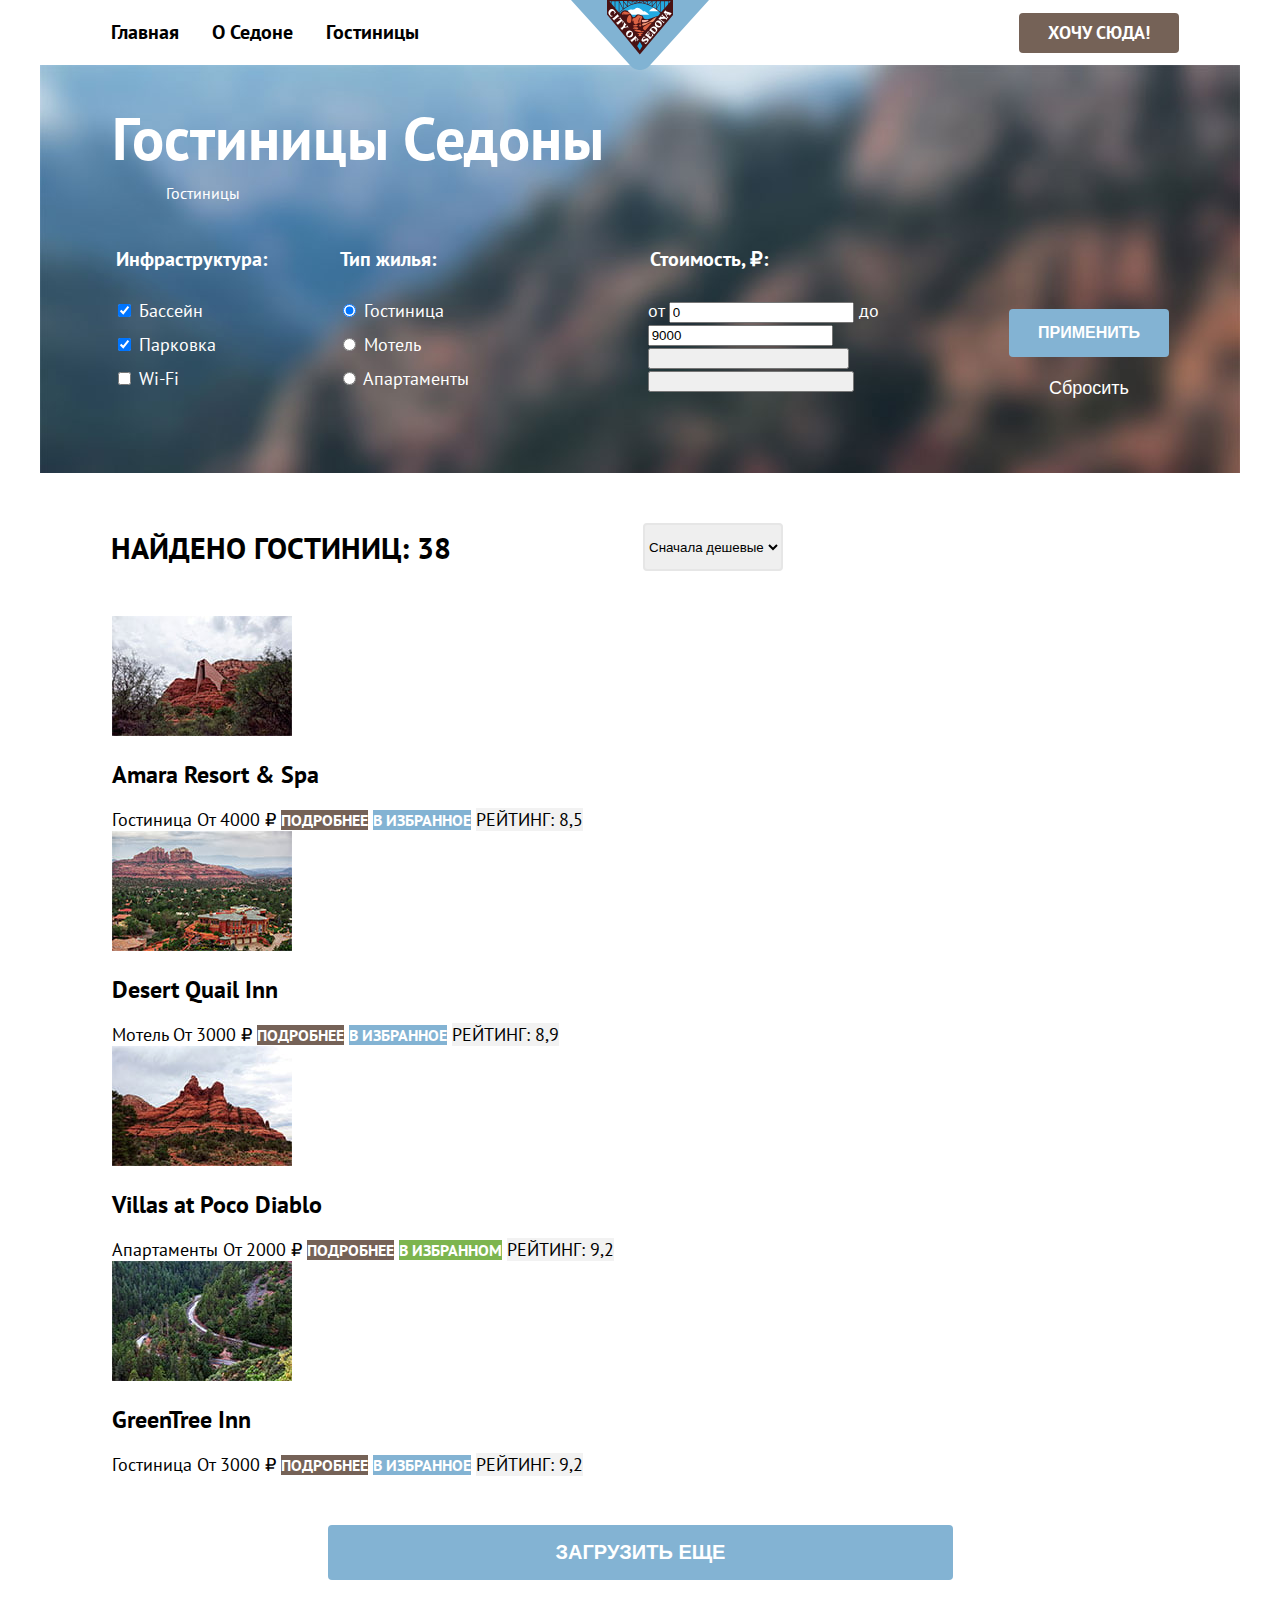
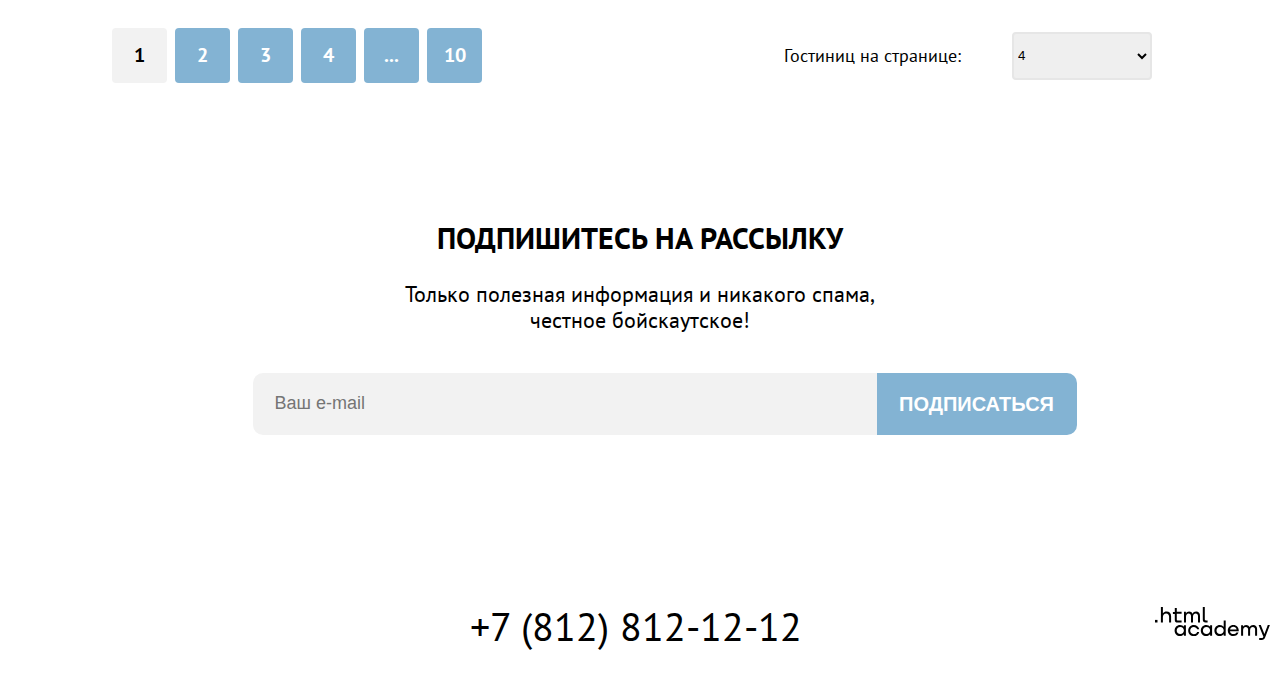
==== catalog.html @ 7a83bac6 "Микросетки на флексах для всех страниц" ====
<!DOCTYPE html>
<html lang="ru">
  <head>
    <meta charset="utf-8">
    <title>HTML Academy: Седона</title>

    <link rel="stylesheet" href="styles/styles.css">

  </head>
  <body>
    <header class="page-header">
      <nav class="navigation">
        <ul class="navigation-list">
          <li class="navigation-item">
            <a class="navigation-link" href="#">Главная</a>
          </li>
          <li class="navigation-item">
            <a class="navigation-link" href="#">О Седоне</a>
          </li>
          <li class="navigation-item">
            <a class="navigation-link navigation-link-current" href="#">Гостиницы</a>
          </li>
        </ul>
        <a class="navigation-logo" href="#">
          <img class="page-header-logo" src="img\mini-logo.svg" width="138" height="70" alt="Логотип сайта Седона">
        </a>
        <ul class="navigation-list navigation-user">
          <li class="navigation-item">
            <a class="navigation-link" href="#">
              <span class="visually-hidden">Поиск</span>
            </a>
          </li>
          <li class="navigation-item">
            <a class="navigation-link" href="#">
              <span class="visually-hidden">Избранное</span>
            </a>
          </li>
          <li class="navigation-item button">
            <a class="navigation-link button" href="#">
              <span class="navigation-link white-link">Хочу сюда!</span>
            </a>
          </li>
        </ul>
      </nav>
    </header>

    <main class="main-inner">
      <div class="inner-bg">
        <div class="page-container">
        <header class="inner-header">
            <h1 class="inner-header-title">Гостиницы Седоны</h1>
            <ul class="breadcrumbs">
                <li class="breadcrumbs-item">
                  <a class="breadcrumbs-link visually-hidden" href="#">Главная</a>
                </li>
                <li class="breadcrumbs-item">
                  <a class="breadcrumbs-link">Гостиницы</a>
                </li>
              </ul>
        </header>

        <section class="catalog-products">
            <form class="catalog-filter" action="https://echo.htmlacademy.ru/" method="get">
                <fieldset class="catalog-filter-group">
                <legend class="catalog-filter-title">Инфраструктура:</legend>
                    <ul class="catalog-filter-list">
                      <li class="catalog-filter-item">
                        <input type="checkbox" name="pool" id="chekbox-1" checked>
                        <label for="chekbox-1">Бассейн</label>
                      </li>
                      <li class="catalog-filter-item">
                        <input type="checkbox" name="parking" id="chekbox-2" checked>
                        <label for="chekbox-2">Парковка</label>
                      </li>
                      <li class="catalog-filter-item">
                        <input type="checkbox" name="wi-fi" id="chekbox-3">
                        <label for="chekbox-2">Wi-Fi</label>
                      </li>
                    </ul>
                </fieldset>

                <fieldset class="catalog-filter-group">
                <legend class="catalog-filter-title">Тип жилья:</legend>
                    <ul class="catalog-filter-list">
                        <li class="catalog-filter-item">
                          <input type="radio" name="hotel" id="radio-1" checked>
                          <label for="radio-1">Гостиница</label>
                        </li>
                        <li class="catalog-filter-item">
                            <input type="radio" name="motel" id="radio-2">
                            <label for="radio-2">Мотель</label>
                        </li>
                        <li class="catalog-filter-item">
                            <input type="radio" name="apartments" id="radio-3">
                            <label for="radio-3">Апартаменты</label>
                        </li>
                    </ul>
                </fieldset>

                <fieldset class="catalog-filter-group">
                  <legend class="catalog-filter-title">Стоимость, ₽:</legend>
                  <label class="catalog-filter-label">от
                    <input class="catalog-filter-input" type="number" name="min-price" value="0">
                  </label>
                  <label class="catalog-filter-label">до
                    <input class="catalog-filter-input" type="number" name="max-price" value="9000">
                  </label>

                  <button class="range-toggle toggle-min" type="button">
                    <span class="visually-hidden">Изменить минимальную цену.</span>
                  </button>
                  <button class="range-toggle toggle-max" type="button">
                    <span class="visually-hidden">Изменить максимальную цену.</span>
                  </button>
                </fieldset>
                <div class="sorting-button">
                  <button class="button-show" type="submit" name="show">Применить</button>
                  <button class="button-delete" type="submit" name="delete">Сбросить</button>
                </div>
            </form>
        </section>
      </div>
      </div>
      <div class="sorting">
        <form class="sorting-block">
            <label class="sorting-sum" for="sorting-1">Найдено гостиниц: 38</label>
            <select class="select-control" id="sorting-1" name="sorting">
                <option value="cheap">Сначала дешевые</option>
                <option value="popular">Сначала популярные</option>
                <option value="expensive">Сначала дорогие</option>
            </select>
        </form>

        <div class="view-type">
        <a href="#" class="view-type-button button-light">
          <span class="visually-hidden">Показать карточки</span>
        </a>
        <a href="#" class="view-type-button button-light">
            <span class="visually-hidden">Слайдшоу</span>
        </a>
        <a href="#" class="view-type-button button">
          <span class="visually-hidden">Показать список</span>
        </a>
        </div>
      </div>
        <ul class="product-list">
          <li class="product-card">
            <a class="product-card-link" href="#">
                <img class="product-card-link" src="img\hotel-1-min.jpg" width="180" height="120" alt="">
                <h3 class="product-card-title">Amara Resort & Spa</h3>
            </a>
            <span class="product-card-type">Гостиница</span>
            <span class="product-card-price">От 4000 ₽</span>
            <a class="product-card-button button more" href="#">подробнее</a>
            <a class="product-card-button button in-favorites" href="#">В избранное</a>
            <span class="rating">Рейтинг: 8,5</span>
          </li>

          <li class="product-card">
            <a class="product-card-link" href="#">
                <img class="product-card-link" src="img\hotel-2-min.jpg" width="180" height="120" alt="">
                <h3 class="product-card-title">Desert Quail Inn</h3>
            </a>
            <span class="product-card-type">Мотель</span>
            <span class="product-card-price">От 3000 ₽</span>
            <a class="product-card-button button more" href="#">подробнее</a>
            <a class="product-card-button button in-favorites" href="#">В избранное</a>
            <span class="rating">Рейтинг: 8,9</span>
          </li>

          <li class="product-card">
            <a class="product-card-link" href="#">
                <img class="product-card-link" src="img\hotel-3-min.jpg" width="180" height="120" alt="">
                <h3 class="product-card-title">Villas at Poco Diablo</h3>
            </a>
            <span class="product-card-type">Апартаменты</span>
            <span class="product-card-price">От 2000 ₽</span>
            <a class="product-card-button button more" href="#">подробнее</a>
            <a class="product-card-button button selected" href="#">В избранном</a>
            <span class="rating">Рейтинг: 9,2</span>
          </li>

          <li class="product-card">
            <a class="product-card-link" href="#">
                <img class="product-card-link" src="img\hotel-4-min.jpg" width="180" height="120" alt="">
                <h3 class="product-card-title">GreenTree Inn</h3>
            </a>
            <span class="product-card-type">Гостиница</span>
            <span class="product-card-price">От 3000 ₽</span>
            <a class="product-card-button button more" href="#">подробнее</a>
            <a class="product-card-button button in-favorites" href="#">В избранное</a>
            <span class="rating">Рейтинг: 9,2</span>
          </li>
        </ul>
        <button class="button pagination-show-more" type="button">Загрузить еще</button>

        <div class="pagination">
        <ul class="pagination-list">
            <li class="pagination-item">
                <a class="pagination-link pagination-current">1</a>
            </li>
            <li class="pagination-item">
                <a class="pagination-link" href="#">2</a>
            </li>
            <li class="pagination-item">
                <a class="pagination-link" href="#">3</a>
            </li>
            <li class="pagination-item">
                <a class="pagination-link" href="#">4</a>
            </li>
            <li class="pagination-item">
                <a class="pagination-link" href="#">...</a>
            </li>
            <li class="pagination-item">
                <a class="pagination-link" href="#">10</a>
            </li>
        </ul>

        <form class="sorting-block">
            <label class="sorting-count" for="sorting-2">Гостиниц на странице:</label>
            <select class="select-control" id="sorting-2" name="sorting-count">
                <option value="4">4</option>
                <option value="7">7</option>
                <option value="10">10</option>
            </select>
        </form>
        </div>
        </div>
    </main>

    <footer class="page-footer">
        <section class="newsletter catalog">
          <h2 class="page-footer-title">Подпишитесь на рассылку</h2>
          <p class="page-footer-description">Только полезная информация и никакого спама,<br>
            честное бойскаутское!</p>
          <form class="newsletter-form" action="https://echo.htmlacademy.ru/" method="post">
            <p class="newsletter-email">
              <label class="visually-hidden" for="newsletter-email">Email</label>
              <input class="field-catalog"  placeholder="Ваш e-mail" type="email" name="newsletter-email" id="newsletter-email" required>
            </p>
            <button class="button newsletter-button" type="submit">
              <span class="newsletter-button">Подписаться</span>
            </button>
          </form>
        </section>
  
        <div class="contacts">
        <div class="footer-social">
          <a class="button" href="https://twitter.com/htmlacademy_ru">
            <span class="visually-hidden">Twitter</span>
          </a>
          <a class="button" href="https://www.facebook.com/htmlacademy">
            <span class="visually-hidden">Facebook</span>
          </a>
          <a class="button" href="https://www.youtube.com/c/HTMLAcademyRUS">
            <span class="visually-hidden">YouTube</span>
          </a>
        </div>
  
        <section class="footer-contacts">
          <h2 class="none">Контакты</h2>
          <a class="footer-contacts-phone" href="tel:+78128121212">+7 (812) 812-12-12</a>
        </section>
  
        <section class="about-text">
          <h2 class="visually-hidden">Сделано в .html academy</h2>
          <a href="https://htmlacademy.ru/">
            <img src="img/html-academy.svg" alt="Сделано в html academy">
          </a>
        </section>
        </div>
    </footer>
  </body>
</html>
---- styles/styles.css ----
@font-face {
    font-family: "PT Sans";
    font-style: normal;
    font-weight: 400;
    src: url("../fonts/ptsans-400.woff2") format("woff2");
    font-display: swap;
}

@font-face {
    font-family: "PT Sans";
    font-style: normal;
    font-weight: 700;
    src: url("../fonts/ptsans-700.woff2") format("woff2");
    font-display: swap;
}

html {
    height: 100%;
}

.visually-hidden {
   visibility: hidden;
}

.none {
    display: none;
}

body {
    display: flex;
    flex-direction: column;
    min-height: 100%;
    font-family: "PT Sans", sans-serif;
    font-size: 18px;
    line-height: 21px;
    color:#000000;
    background-color: #FFFFFF;
    width: 1200px;
    margin-right: auto;
    margin-left: auto;
    margin-top: 0;
}

.navigation {
    display: flex;
    width: 1200px;
    height: 65px;
    margin: 0 auto;
}

.navigation-list {
    display: flex;
    width: 412px;
    list-style-type: none;
    align-items: center;
    padding-left: 71px;
  }

.navigation-link {
    font-size: 20px;
    line-height: 25,88px;
    font-weight: 700;
    text-align: center;
    text-decoration: none;
    color: black;
    margin-right: 33px;
  }

  .navigation-logo {
      position: absolute;
      margin-left: 531px;
  }

  .navigation-user {
    display: flex;
    list-style-type: none;
    align-items: center;
    max-width: 300px;
    margin-left: auto;
    margin-right: 72px;
}

.navigation-user .navigation-link {
    margin-right: 0;
}

.search {
    width: 18px;
    padding-right: 21px;
}

.favorites {
    width: 18px;
    padding-right: 33px;
}

  .main-container {
      flex-grow: 1;
  }

 .white-link {
    color: white;
    font-size: 18px;
    text-transform: uppercase;

    display: flex;
    box-sizing: border-box;
    width: 160px;
    padding-top: 9px;
    padding-bottom: 10px;
    background-color: #756257;
    border-radius: 4px;
    justify-content: center;
    align-items: center;
  }

  .main-index {
    color: #000000;
    background-color: #FFFFFF;
  }

.main-bg {
    background-image: url("../img/index-bg-min.jpg");
    background-repeat: no-repeat;
    width: 1200px;
    height: 485px;
}

.main-index-logo {
    margin-top: 51px;
    margin-left: 371px;
}

.promo {
    margin-top: 63px;
    text-decoration: none;
    text-align: center;
}

.main_title {
    font-size: 30px;
    line-height: 36px;
    font-weight: 700;
    text-transform: uppercase;
}

.main_description{
    font-size: 22px;
    line-height: 36px;
    margin-top: 23px;
    margin-bottom: 79px;
}

.advantages-list {
    text-align: center;
    color: black;
    list-style-type: none;
    margin: 0;
    padding: 0;
}

.block-blue {
    background-color: #83B3D3;
    color: white;
    width: 400px;
    height: 384px;
    flex-wrap: nowrap;
}

.advantages-item {
    display: flex;
    flex-wrap: nowrap;
}

.advantages-title {
    font-size: 24px;
    line-height: 28px;
    text-transform: uppercase;
    padding-top: 98px;
}

.detail-list {
    display: flex;
    flex-direction: row;
    list-style-type: none;
    
    margin: 0;
    padding: 0;
}

.detail-title {
    font-size: 24px;
    line-height: 28px;
    text-transform: uppercase;
}

.detail-item-blue {
    background-color: rgba(131, 179, 211, 0.12);
    width: 400px;
    height: 384px;
}

.detail {
    padding-top: 89px;
}

.detail-item-white {
    background-color: white;
    width: 400px;
    height: 384px;
}

.detail-icon {
    margin-left: auto;
    margin-right: auto;
}

.icon-house {
    background-image: url("../img/house.svg");
    background-repeat: no-repeat;
    width: 75px;
    height: 72px;
    
}

.icon-food {
    background-image: url("../img/food.svg");
    background-repeat: no-repeat;
    width: 74px;
    height: 70px;
}

.icon-souvenirs {
    background-image: url("../img/souvenirs.svg");
    background-repeat: no-repeat;
    width: 64px;
    height: 76px;
}

.adv-2 {
    display: flex;
    flex-direction: row-reverse;
}

.other-adv {
    display: flex;

}

.advantages-item-light {
    background-color: rgba(131, 179, 211, 0.12);
    width: 400px;
    height: 384px;
}

.advantages-item-dark {
    background-color: rgba(131, 179, 211, 0.2);
    width: 400px;
    height: 384px;
}

.appointment {
    margin-top: 91px;
    margin-bottom: 91px;
    text-align: center;

    display: flex;
    flex-direction: column;
    align-items: center;
}

.appointment-title {
    font-size: 30px;
    font-weight: 700;
    line-height: 36px;
    text-transform: uppercase;
}

.appointment-description {
    font-size: 22px;
    line-height: 26px;
    white-space: pre;
    text-align: center;
}

.appointment-search {
    width: 575px;
    height: 60px;
    background-color: #756257;
    border-radius: 10px;
    display: flex;
    justify-content: center;
    align-items: center;
}

.appointment-button {
    font-size: 20px;
    line-height: 36px;
    font-weight: 700;
    color: white;
    text-decoration: none;
    text-transform: uppercase;
}

.footer-bg {
    background-image: url("../img/footer-background-min.jpg");
    background-repeat: no-repeat;
    width: 1200px;
    height: 411px;

    text-align: center;
    color: white;
}

.page-footer-title {
    font-size: 30px;
    line-height: 36px;
    font-weight: 700;
    padding-top: 94px;
    text-transform: uppercase;
}

.page-footer-description {
    font-size: 22px;
    line-height: 26px;
}

.email-form {
    display: flex;
    justify-content: center;
    align-items: center;

}

.field {
    width: 600px;
    height: 60px;
    border: none;
    border-radius: 10px 0px 0px 10px;
}

.newsletter-button {
    width: 200px;
    height: 62px;
    border: none;
    border-radius: 0px 10px 10px 0px;
    background-color: #83B3D3;
    color: white;
    font-weight: 700;
    font-size: 20px;
    line-height: 26px;
    text-transform: uppercase;
}

.field-catalog, placeholder {
    font-size: 18px;
    line-height: 26px;
    padding-left: 22px;
}

.newsletter.catalog {
    width: 1200px;
    height: 450px;
}



.contacts {
    display: flex;
    width: 1200px;
    justify-content: space-between;
    height: 100px;
}

.footer-social {
    width: 107px;
    display: flex;
    align-items: center;
    
    margin-left: 72px;
    justify-content: space-between;
}

.footer-social .button {
    width: 20px;
}

.footer-contacts {
    width: 720px;
    display: flex;
    justify-content: center;
    align-items: center;
}

.footer-contacts-phone {
    font-size: 40px;
    line-height: 40px;
    text-decoration: none;
    color: black;
}

.about-text {
    width: 115px;
    margin-right: 72px;
    display: flex;
    align-items: center;
}

.page-container {
    display: flex;
    flex-direction: column;
    margin: 0 auto;
    width: 1056px;
  }

.inner-bg {
    background-image: url("../img/catalog-background-min.jpg");
    background-repeat: no-repeat;
    width: 1200px;
    height: 408px;
}

.inner-header-title {
    font-size: 60px;
    line-height: 77px;
    font-weight: 700;
    color: white;
    width: 528px;
    margin-top: 35px;
    margin-bottom: 0;
}

.breadcrumbs {
    display: flex;
    list-style-type: none;
    margin-bottom: 0;
    padding: 0;
    margin-top: 5px;
}

.breadcrumbs-link {
    font-size: 16px;
    line-height: 20,7px;
    text-decoration: none;
    color: white;
}

.catalog-products {
    font-size: 18px;
    line-height: 23,29px;
    color: white;
    margin-top: 45px;
}

.catalog-filter {
    width: 1057px;
    display: flex;
    flex-direction: row;
}

.catalog-filter-list {
    list-style-type: none;
    padding: 0;
    margin: 0;
}

.catalog-filter-group:nth-child(1) {
    width: 150px;
    margin-right: 67px;
    border: 0;
    padding: 0;
}

.catalog-filter-group:nth-child(2) {
    width: 144px;
    margin-right: 167px;
    border: 0;
    padding: 0;
}

.catalog-filter-group:nth-child(3) {
    width: 287px;
    border: 0;
    padding: 0;
    margin-right: 81px;
}

.catalog-filter-title {
    font-size: 20px;
    line-height: 25,88px;
    font-weight: 700;
    padding-bottom: 30px;
}

.catalog-filter-item {
    padding-bottom: 13px;
}

.sorting-button {
    display: flex;
    flex-direction: column;
    margin-top: 60px;
}

.button-show {
    font-size: 16px;
    line-height: 20,7px;
    font-weight: 700;
    text-transform: uppercase;
    color: white;

    background-color: #83B3D3;
    width: 160px;
    height: 48px;
    border: none;
    border-radius: 4px;
}

.button-delete {
    width: 160px;
    height: 23px;
    margin-top: 20px;
    background-color: rgba(255, 255, 255, 0);
    border: 0;
    color: white;
    font-size: 18px;
}

.sorting {
    display: flex;
    flex-direction: row;
    align-items: center;
    margin-top: 50px;
    margin-bottom: 45px;
    width: 1056px;
    margin-left: 71px;
}

.sorting-sum {
    font-size: 30px;
    line-height: 38,82px;
    font-weight: 700;
    text-transform: uppercase;
    
    margin-right: 192px;
}

.select-control {
    width: 280px;
    margin-right: 81px;
    height: 48px;
    border: 2px solid #E6E6E6;
    border-radius: 4px;
}

.view-type {
    display: flex;
    width: 160px;
}

.view-type-button {
    width: 48px;
}

.product-list {
    list-style-type: none;
    width: 1054px;
    padding: 0;
    margin-left: 72px;
    margin-top: 0;
}

.product-card {
    line-height: 23,29px;
}

.product-card-link {
    text-decoration: none;
    color: black;
}

.product-card-title {
    font-size: 24px;
    line-height: 31,06px;
    font-weight: 700;
}

.product-card-button {
    font-size: 16px;
    line-height: 20,07px;
    font-weight: 700;
    text-transform: uppercase;
    color: white;
    text-decoration: none;
}

.more {
    background-color: #756257;
}

.in-favorites {
    background-color: #83B3D3;
}

.product-card-button.selected {
    background-color: #7DB54F;
}

.rating {
    background-color: #F2F2F2;
    text-transform: uppercase;
}

.pagination-show-more {
    font-size: 20px;
    line-height: 25,88px;
    font-weight: 700;
    text-transform: uppercase;
    color: white;
    background-color: #83B3D3;
    width: 625px;
    height: 55px;
    margin-left: 288px;
    border: 0;
    border-radius: 4px;
    margin-top: 31px;
    margin-bottom: 30px;
}

.pagination {
    display: flex;
}

.pagination-list {
    list-style-type: none;
    display: flex;
    margin-left: 72px;
    padding: 0;
    width: 370px;
    margin-right: 302px;
}

.pagination-item {
    margin-right: 8px;
}

.pagination-item:nth-child(6) {
    margin-right: 0;
}
  
  .pagination-link {
    color: #FFFFFF;
    background-color: #83B3D3;
    border-radius: 4px;
    text-decoration: none;
    font-size: 20px;
    line-height: 25,88px;
    font-weight: 700;
    display: flex;
    box-sizing: border-box;
    width: 55px;
    height: 55px;
    align-items: center;
    justify-content: center;
  }
  
  .pagination-current {
    color: black;
    background-color: #F2F2F2;
  }

  .sorting-block {
      display: flex;
      align-items: center;
  }

  .select-control {
      width: 140px;
  }

  .sorting-count {
    line-height: 23,29px;
    padding-right: 51px;
  }

  .newsletter.catalog {
    text-align: center;
}

.page-footer-description {
    font-size: 22px;
    line-height: 26px;
}

.footer-contacts-phone {
    font-size: 40px;
    line-height: 40px;
    text-decoration: none;
    color: black
}

.field-catalog {
    width: 600px;
    height: 60px;
    background-color: #F2F2F2;
    border-radius: 10px 0px 0px 10px;
    border: none;
}

.newsletter-form {
    display: flex;
    flex-direction: row;
    justify-content: center;
    align-items: center;
}
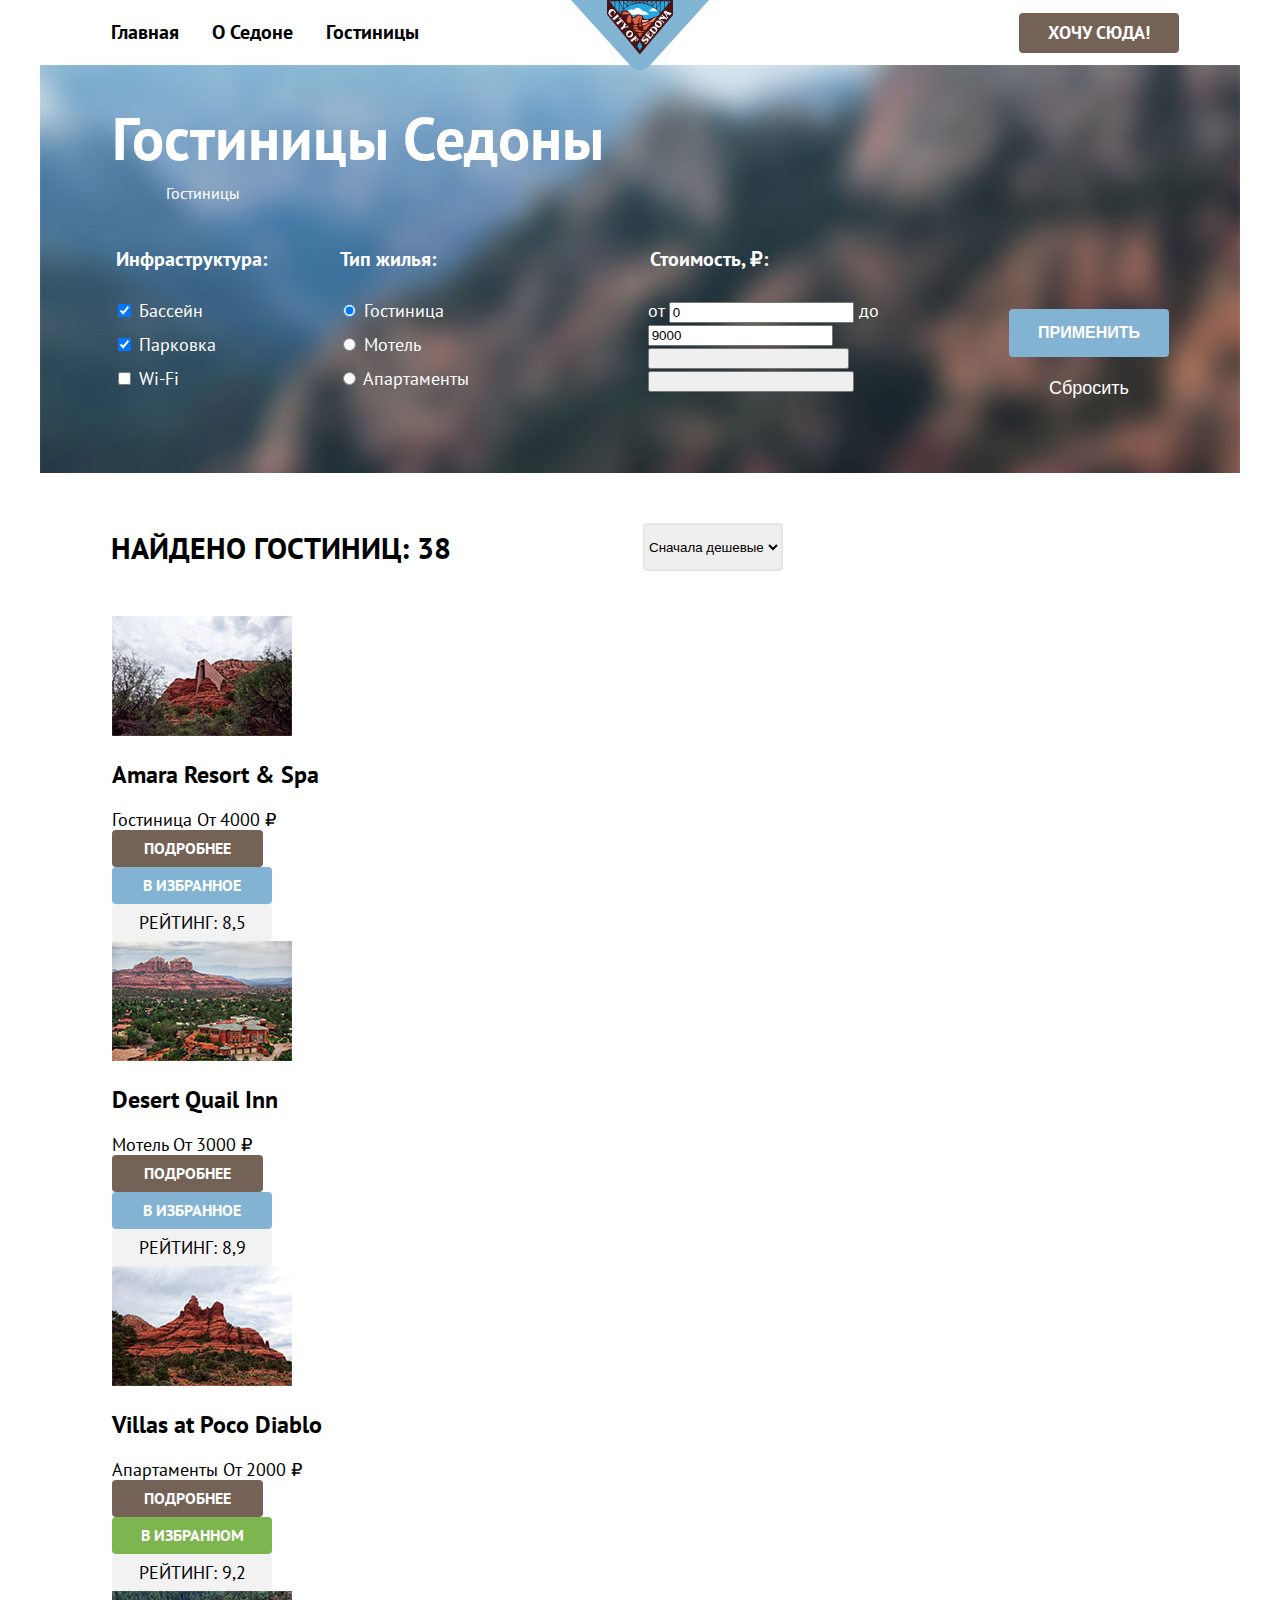
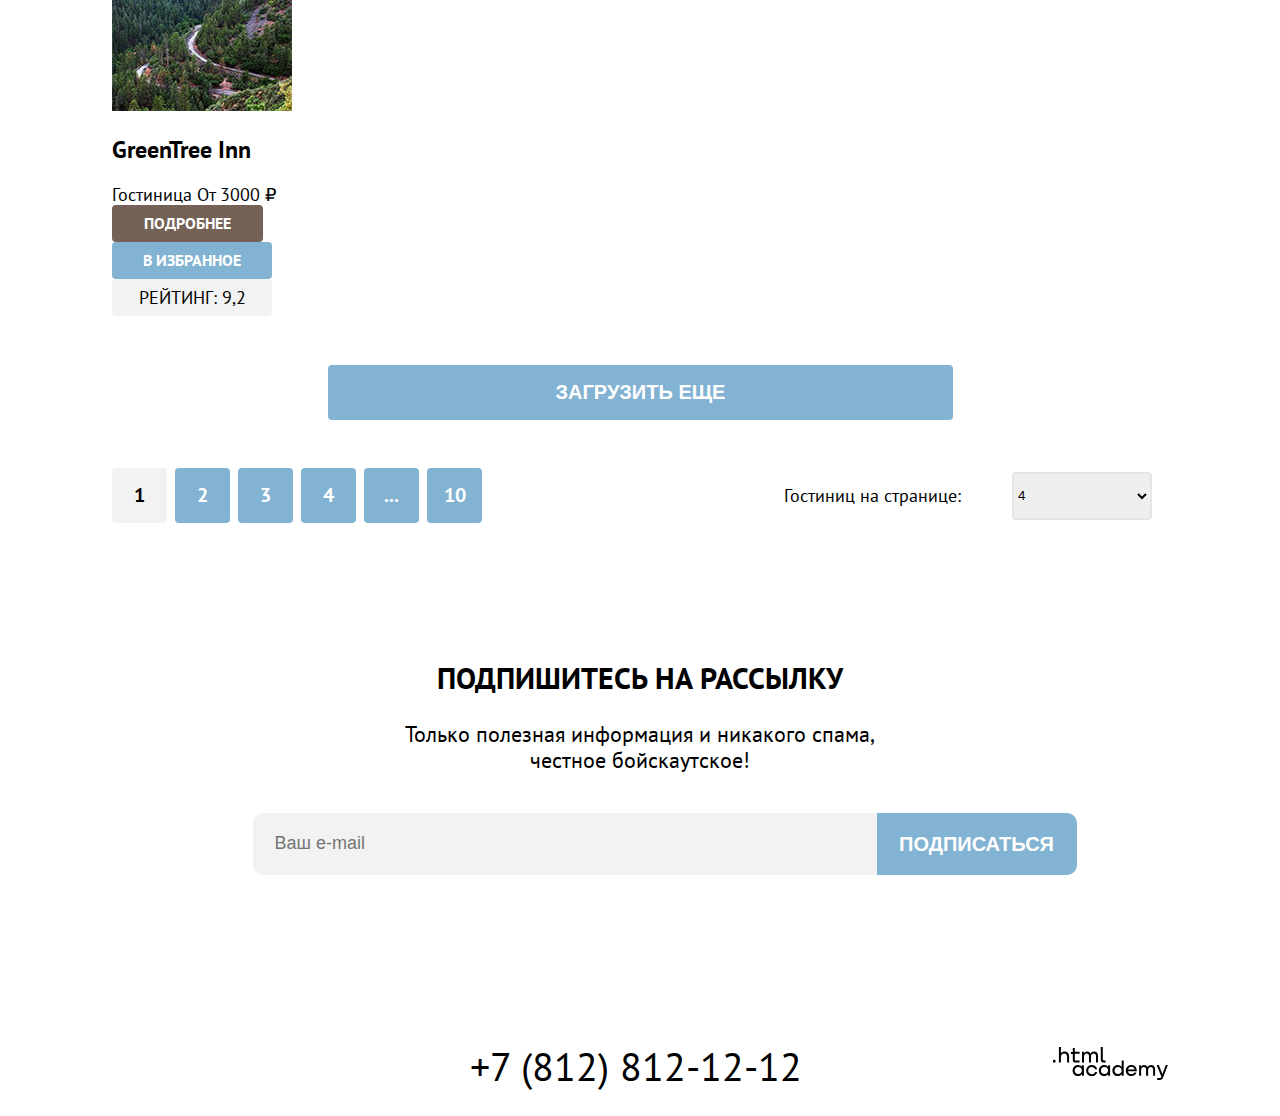
==== commit ab49156a: "Исправлена стилизация кнопок на главной и странице каталога" ====
--- a/catalog.html
+++ b/catalog.html
@@ -176,7 +176,7 @@
             <span class="product-card-type">Апартаменты</span>
             <span class="product-card-price">От 2000 ₽</span>
             <a class="product-card-button button more" href="#">подробнее</a>
-            <a class="product-card-button button selected" href="#">В избранном</a>
+            <a class="product-card-button button in-favorites selected" href="#">В избранном</a>
             <span class="rating">Рейтинг: 9,2</span>
           </li>
 
@@ -263,7 +263,7 @@
         </section>
   
         <section class="about-text">
-          <h2 class="visually-hidden">Сделано в .html academy</h2>
+          <h2 class="none">Сделано в .html academy</h2>
           <a href="https://htmlacademy.ru/">
             <img src="img/html-academy.svg" alt="Сделано в html academy">
           </a>
--- a/styles/styles.css
+++ b/styles/styles.css
@@ -283,23 +283,22 @@
     text-align: center;
 }
 
-.appointment-search {
+.appointment-button {
+    font-size: 20px;
+    line-height: 36px;
+    font-weight: 700;
+    color: white;
+    text-decoration: none;
+    text-transform: uppercase;
+
+    display: flex;
+    box-sizing: border-box;
     width: 575px;
     height: 60px;
     background-color: #756257;
     border-radius: 10px;
-    display: flex;
     justify-content: center;
     align-items: center;
-}
-
-.appointment-button {
-    font-size: 20px;
-    line-height: 36px;
-    font-weight: 700;
-    color: white;
-    text-decoration: none;
-    text-transform: uppercase;
 }
 
 .footer-bg {
@@ -592,23 +591,39 @@
     text-transform: uppercase;
     color: white;
     text-decoration: none;
+    display: flex;
+    box-sizing: border-box;
+    border-radius: 4px;
+    justify-content: center;
+    align-items: center;
 }
 
 .more {
     background-color: #756257;
+    width: 151px;
+    height: 37px;
 }
 
 .in-favorites {
     background-color: #83B3D3;
-}
-
-.product-card-button.selected {
+    width: 160px;
+    height: 37px;
+}
+
+.in-favorites.selected {
     background-color: #7DB54F;
 }
 
 .rating {
     background-color: #F2F2F2;
     text-transform: uppercase;
+    display: flex;
+    box-sizing: border-box;
+    width: 160px;
+    height: 37px;
+    border-radius: 4px;
+    justify-content: center;
+    align-items: center;
 }
 
 .pagination-show-more {
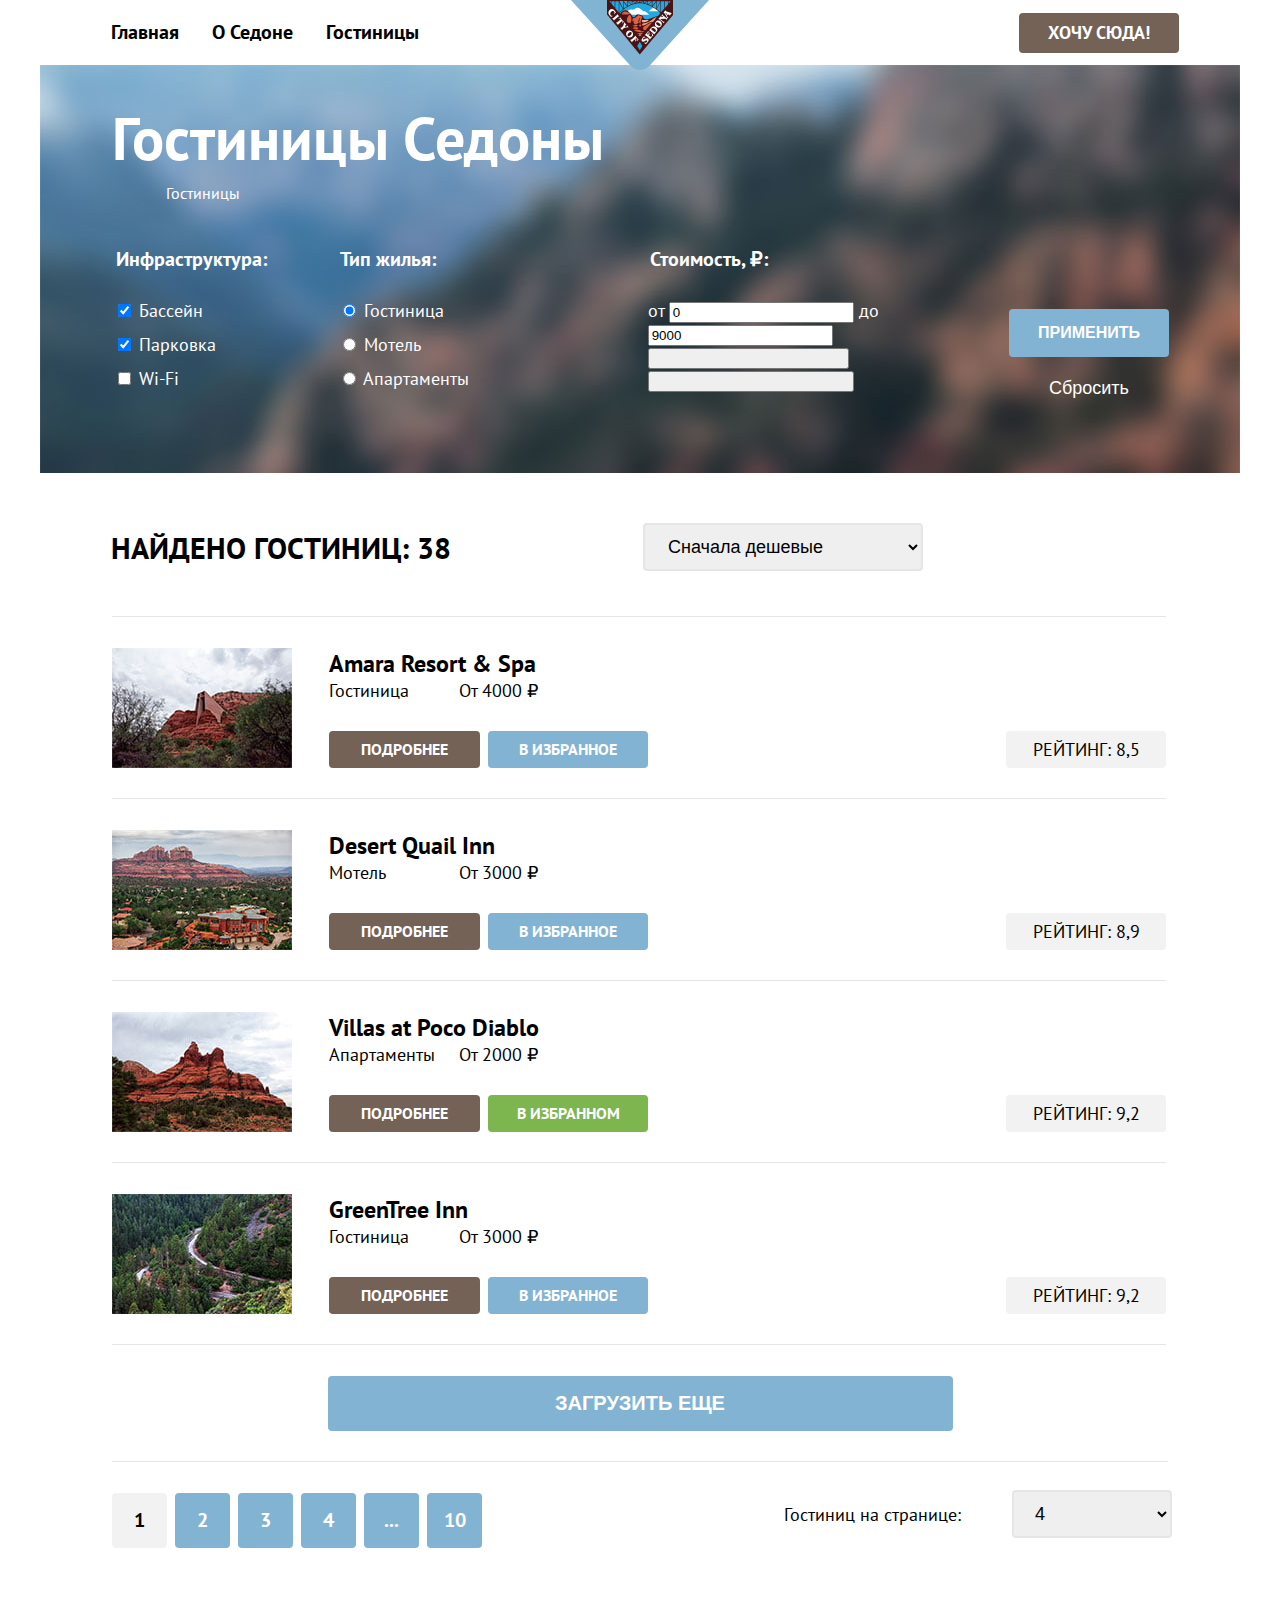
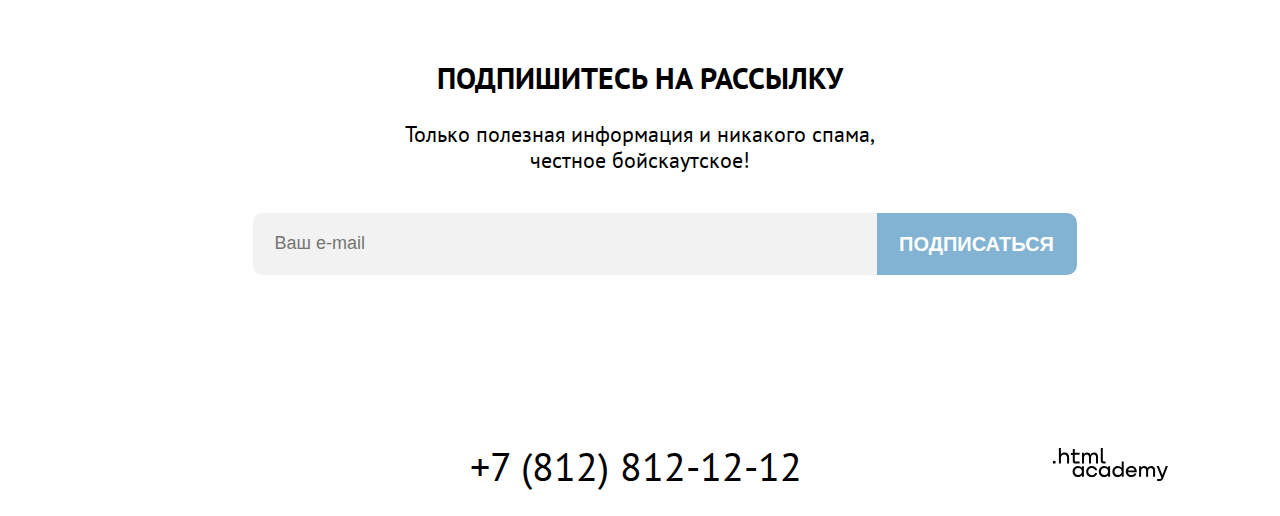
==== commit 0478a824: "Мелкие сетки на гридах для подходящих компонентов" ====
--- a/catalog.html
+++ b/catalog.html
@@ -124,7 +124,7 @@
       <div class="sorting">
         <form class="sorting-block">
             <label class="sorting-sum" for="sorting-1">Найдено гостиниц: 38</label>
-            <select class="select-control" id="sorting-1" name="sorting">
+            <select class="select-control-main" id="sorting-1" name="sorting">
                 <option value="cheap">Сначала дешевые</option>
                 <option value="popular">Сначала популярные</option>
                 <option value="expensive">Сначала дорогие</option>
@@ -145,54 +145,66 @@
       </div>
         <ul class="product-list">
           <li class="product-card">
-            <a class="product-card-link" href="#">
-                <img class="product-card-link" src="img\hotel-1-min.jpg" width="180" height="120" alt="">
-                <h3 class="product-card-title">Amara Resort & Spa</h3>
+            <a class="product-card-link product-card-title" href="#">
+              <h3 class="product-card-title">Amara Resort & Spa</h3>
+            </a>
+            <a class="product-card-link product-card-img" href="#">
+                <img class="product-card-img" src="img\hotel-1-min.jpg" width="180" height="120" alt="">
             </a>
             <span class="product-card-type">Гостиница</span>
             <span class="product-card-price">От 4000 ₽</span>
             <a class="product-card-button button more" href="#">подробнее</a>
             <a class="product-card-button button in-favorites" href="#">В избранное</a>
+            <div class="rating-stars"></div>
             <span class="rating">Рейтинг: 8,5</span>
           </li>
 
           <li class="product-card">
-            <a class="product-card-link" href="#">
-                <img class="product-card-link" src="img\hotel-2-min.jpg" width="180" height="120" alt="">
-                <h3 class="product-card-title">Desert Quail Inn</h3>
+            <a class="product-card-link product-card-title" href="#">
+              <h3 class="product-card-title">Desert Quail Inn</h3>
+            </a>
+            <a class="product-card-link product-card-img" href="#">
+                <img class="product-card-img" src="img\hotel-2-min.jpg" width="180" height="120" alt="">
             </a>
             <span class="product-card-type">Мотель</span>
             <span class="product-card-price">От 3000 ₽</span>
             <a class="product-card-button button more" href="#">подробнее</a>
             <a class="product-card-button button in-favorites" href="#">В избранное</a>
+            <div class="rating-stars"></div>
             <span class="rating">Рейтинг: 8,9</span>
           </li>
 
           <li class="product-card">
-            <a class="product-card-link" href="#">
-                <img class="product-card-link" src="img\hotel-3-min.jpg" width="180" height="120" alt="">
-                <h3 class="product-card-title">Villas at Poco Diablo</h3>
+            <a class="product-card-link product-card-title" href="#">
+              <h3 class="product-card-title">Villas at Poco Diablo</h3>
+            </a>
+            <a class="product-card-link product-card-img" href="#">
+                <img class="product-card-img" src="img\hotel-3-min.jpg" width="180" height="120" alt="">
             </a>
             <span class="product-card-type">Апартаменты</span>
             <span class="product-card-price">От 2000 ₽</span>
             <a class="product-card-button button more" href="#">подробнее</a>
             <a class="product-card-button button in-favorites selected" href="#">В избранном</a>
+            <div class="rating-stars"></div>
             <span class="rating">Рейтинг: 9,2</span>
           </li>
 
           <li class="product-card">
-            <a class="product-card-link" href="#">
-                <img class="product-card-link" src="img\hotel-4-min.jpg" width="180" height="120" alt="">
-                <h3 class="product-card-title">GreenTree Inn</h3>
+            <a class="product-card-link product-card-title" href="#">
+              <h3 class="product-card-title">GreenTree Inn</h3>
+            </a>
+            <a class="product-card-link product-card-img" href="#">
+                <img class="product-card-img" src="img\hotel-4-min.jpg" width="180" height="120" alt="">
             </a>
             <span class="product-card-type">Гостиница</span>
             <span class="product-card-price">От 3000 ₽</span>
             <a class="product-card-button button more" href="#">подробнее</a>
             <a class="product-card-button button in-favorites" href="#">В избранное</a>
+            <div class="rating-stars"></div>
             <span class="rating">Рейтинг: 9,2</span>
           </li>
         </ul>
-        <button class="button pagination-show-more" type="button">Загрузить еще</button>
+        <div class="show-more"><button class="button pagination-show-more" type="button">Загрузить еще</button></div>
 
         <div class="pagination">
         <ul class="pagination-list">
@@ -234,6 +246,7 @@
           <p class="page-footer-description">Только полезная информация и никакого спама,<br>
             честное бойскаутское!</p>
           <form class="newsletter-form" action="https://echo.htmlacademy.ru/" method="post">
+            <div class="email-form">
             <p class="newsletter-email">
               <label class="visually-hidden" for="newsletter-email">Email</label>
               <input class="field-catalog"  placeholder="Ваш e-mail" type="email" name="newsletter-email" id="newsletter-email" required>
@@ -241,6 +254,7 @@
             <button class="button newsletter-button" type="submit">
               <span class="newsletter-button">Подписаться</span>
             </button>
+            </div>
           </form>
         </section>
   
--- a/styles/styles.css
+++ b/styles/styles.css
@@ -261,7 +261,7 @@
 
 .appointment {
     margin-top: 91px;
-    margin-bottom: 91px;
+    margin-bottom: 0;
     text-align: center;
 
     display: flex;
@@ -274,6 +274,9 @@
     font-weight: 700;
     line-height: 36px;
     text-transform: uppercase;
+    height: 50px;
+    margin-top: 0;
+    margin-bottom: 15px;
 }
 
 .appointment-description {
@@ -281,6 +284,8 @@
     line-height: 26px;
     white-space: pre;
     text-align: center;
+    margin-top: 0;
+    margin-bottom: 37px;
 }
 
 .appointment-button {
@@ -299,6 +304,8 @@
     border-radius: 10px;
     justify-content: center;
     align-items: center;
+    margin-top: 0;
+    margin-bottom: 91px;
 }
 
 .footer-bg {
@@ -317,6 +324,7 @@
     font-weight: 700;
     padding-top: 94px;
     text-transform: uppercase;
+    margin-top: 0;
 }
 
 .page-footer-description {
@@ -328,7 +336,6 @@
     display: flex;
     justify-content: center;
     align-items: center;
-
 }
 
 .field {
@@ -336,6 +343,9 @@
     height: 60px;
     border: none;
     border-radius: 10px 0px 0px 10px;
+    padding-left: 22px;
+
+    font-size: 18px;
 }
 
 .newsletter-button {
@@ -544,12 +554,15 @@
     margin-right: 192px;
 }
 
-.select-control {
+.select-control-main {
     width: 280px;
     margin-right: 81px;
     height: 48px;
     border: 2px solid #E6E6E6;
     border-radius: 4px;
+    font-size: 18px;
+    line-height: 23,29px;
+    padding-left: 19px;
 }
 
 .view-type {
@@ -567,13 +580,55 @@
     padding: 0;
     margin-left: 72px;
     margin-top: 0;
+    margin-bottom: 0;
+    display: flex;
+    flex-direction: column;
 }
 
 .product-card {
     line-height: 23,29px;
+    display: grid;
+    grid-template-columns: 180px 151px auto 160px;
+    grid-template-rows: 31px auto 37px;
+    max-height: 120px;
+    padding-bottom: 30px;
+    padding-top: 31px;
+    row-gap: 1px;
+    column-gap: 8px;
+
+    border-top: 1px solid #E6E6E6;
+}
+
+.product-card:last-child {
+    border-bottom: 1px solid #E6E6E6;
+}
+
+.product-card-img {
+   grid-column: 1 / 2;
+   grid-row: 1 / -1;
+   display: block;
+}
+
+.product-card-type {
+    grid-column: 2 / 3;
+    grid-row: 2 / 3;
+    margin-left: 29px;
+}
+
+.rating-stars {
+   grid-column: 4 / 5;
+   grid-row: 1;
+}
+
+.product-card-price {
+   grid-column: 3 / 4;
+   grid-row: 2 / 3;
 }
 
 .product-card-link {
+    font-size: 24px;
+    line-height: 31px;
+    font-weight: 700;
     text-decoration: none;
     color: black;
 }
@@ -582,6 +637,14 @@
     font-size: 24px;
     line-height: 31,06px;
     font-weight: 700;
+    grid-column: 2 / 4;
+    grid-row: 1;
+    margin: 0;
+    margin-left: 29px;
+}
+
+a.product-card-title {
+    margin: 0;
 }
 
 .product-card-button {
@@ -596,18 +659,24 @@
     border-radius: 4px;
     justify-content: center;
     align-items: center;
+    margin-left: 29px;
 }
 
 .more {
     background-color: #756257;
     width: 151px;
     height: 37px;
-}
+    grid-column: 2 / 3;
+    grid-row: 3 / 4;
+}
+
 
 .in-favorites {
     background-color: #83B3D3;
     width: 160px;
     height: 37px;
+    grid-column: 3 / 4;
+    grid-row: 3 / 4;
 }
 
 .in-favorites.selected {
@@ -624,6 +693,8 @@
     border-radius: 4px;
     justify-content: center;
     align-items: center;
+    grid-column: 4 / 5;
+    grid-row: 3;
 }
 
 .pagination-show-more {
@@ -635,11 +706,18 @@
     background-color: #83B3D3;
     width: 625px;
     height: 55px;
-    margin-left: 288px;
     border: 0;
     border-radius: 4px;
-    margin-top: 31px;
-    margin-bottom: 30px;
+}
+
+.show-more {
+    display: flex;
+    width: 1056px;
+    min-height: 116px;
+    margin-left: 72px;
+    justify-content: center;
+    align-items: center;
+    border-bottom: 1px solid #E6E6E6;
 }
 
 .pagination {
@@ -653,6 +731,7 @@
     padding: 0;
     width: 370px;
     margin-right: 302px;
+    margin-top: 31px;
 }
 
 .pagination-item {
@@ -690,12 +769,17 @@
   }
 
   .select-control {
-      width: 140px;
+      width: 160px;
+      height: 48px;
+      font-size: 18px;
+      padding-left: 17px;
+      border: 2px solid #E6E6E6;
+      border-radius: 4px;
   }
 
   .sorting-count {
     line-height: 23,29px;
-    padding-right: 51px;
+    margin-right: 51px;
   }
 
   .newsletter.catalog {
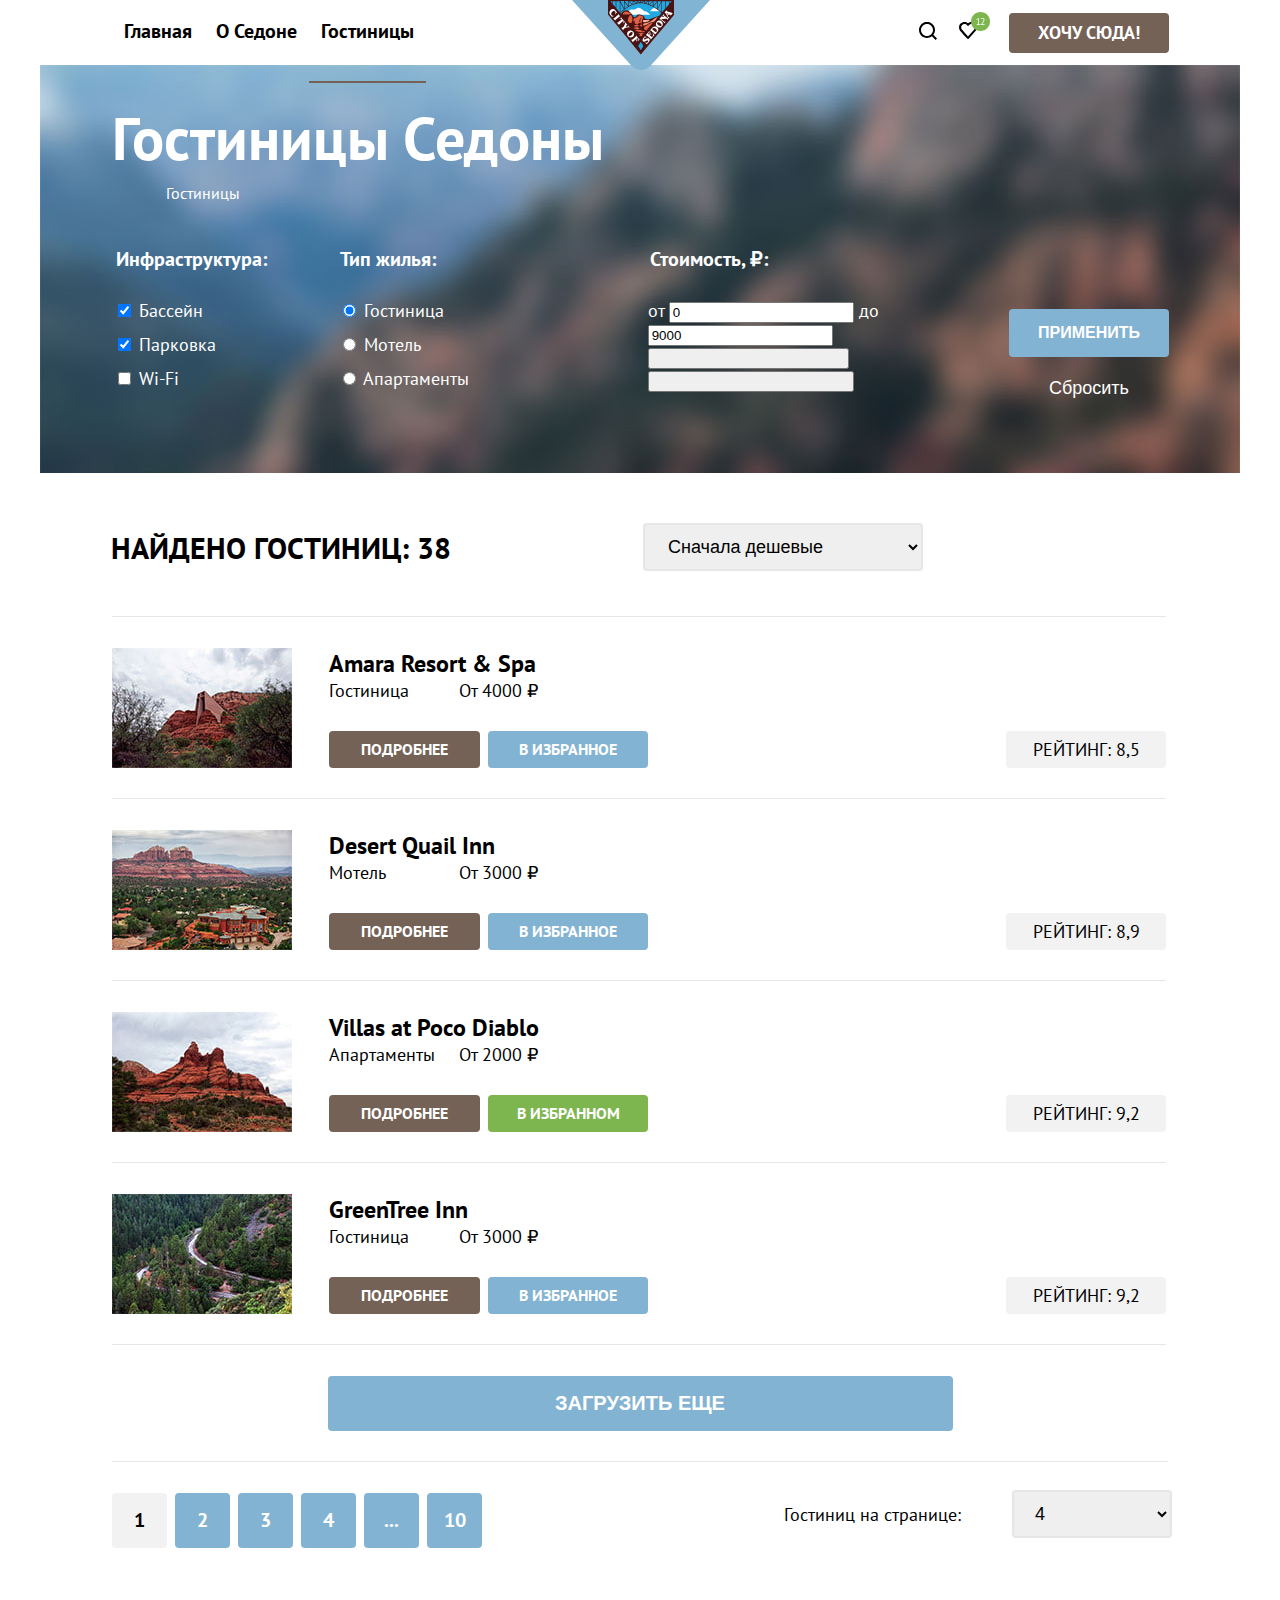
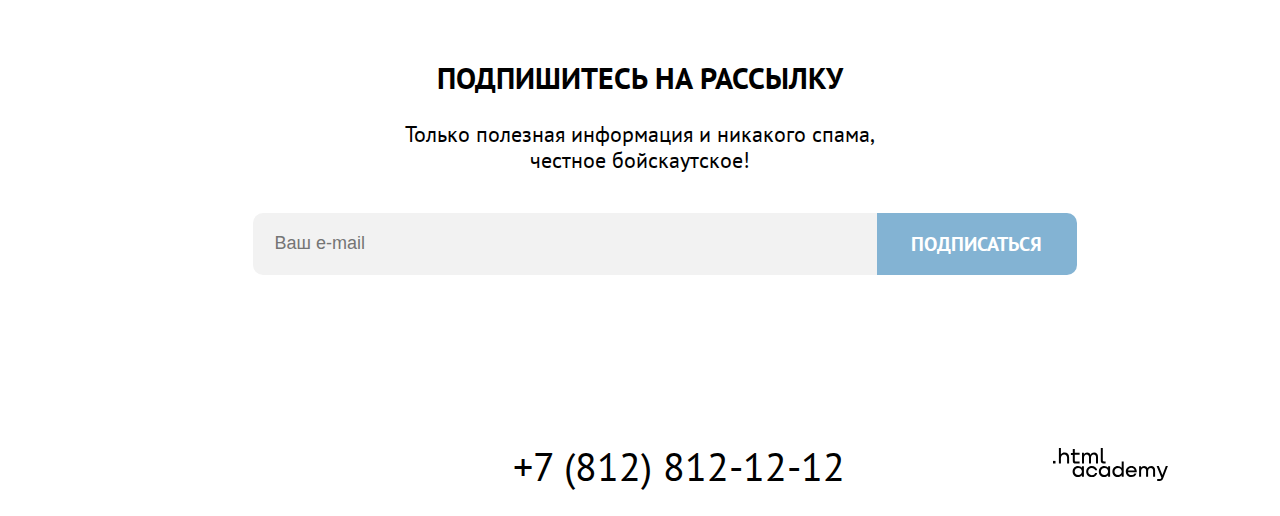
==== commit 2fc31e55: "Исправлены элементы главной страницы" ====
--- a/catalog.html
+++ b/catalog.html
@@ -18,21 +18,36 @@
             <a class="navigation-link" href="#">О Седоне</a>
           </li>
           <li class="navigation-item">
-            <a class="navigation-link navigation-link-current" href="#">Гостиницы</a>
+            <a class="navigation-link current" href="#">Гостиницы</a>
           </li>
         </ul>
         <a class="navigation-logo" href="#">
           <img class="page-header-logo" src="img\mini-logo.svg" width="138" height="70" alt="Логотип сайта Седона">
         </a>
-        <ul class="navigation-list navigation-user">
-          <li class="navigation-item">
-            <a class="navigation-link" href="#">
-              <span class="visually-hidden">Поиск</span>
-            </a>
-          </li>
-          <li class="navigation-item">
-            <a class="navigation-link" href="#">
-              <span class="visually-hidden">Избранное</span>
+        <ul class="navigation-user">
+          <li class="navigation-item">
+            <a class="navigation-button search" title="Поиск" href="#">
+              <svg class="navigation-icon" aria-hidden="true" focusable="false" width="18" height="18" viewBox="0 0 18 18" fill="none" xmlns="http://www.w3.org/2000/svg">
+                <g clip-path="url(#clip0_3:16)">
+                <path d="M18 16.5L14.3 12.8C15.3 11.5 16 9.8 16 7.9C16 3.5 12.4 -0.1 8 -0.1C3.6 -0.1 0 3.6 0 8C0 12.4 3.6 16 8 16C9.8 16 11.5 15.4 12.9 14.3L16.6 18L18 16.5ZM8 14C4.7 14 2 11.3 2 8C2 4.7 4.7 2 8 2C11.3 2 14 4.7 14 8C14 11.3 11.3 14 8 14Z"/>
+                </g>
+                <defs>
+                <clipPath id="clip0_3:16">
+                <rect width="18" height="18" fill="white"/>
+                </clipPath>
+                </defs>
+              </svg>
+            </a>
+          </li>
+          <li class="navigation-item">
+            <a class="navigation-button favorites" title="Избранное" href="#">
+              <svg class="navigation-icon" aria-hidden="true" focusable="false" width="18" height="17" viewBox="0 0 18 17" fill="none" xmlns="http://www.w3.org/2000/svg">
+                <path fill-rule="evenodd" clip-rule="evenodd" d="M8.9 17C8.6 17 8.3 16.9 8.1 16.6C2.7 10.5 1.4 9.1 1.1 8.7C0.4 7.8 0 6.6 0 5.4C0 2.4 2.4 0 5.5 0C6.8 0 8 0.5 9 1.3C10 0.5 11.3 0 12.5 0C15.5 0 18 2.4 18 5.4C18 6.7 17.5 7.9 16.7 8.8L9.7 16.7C9.5 16.9 9.3 17 8.9 17ZM2.9 7.5C3.2 7.9 6.4 11.5 9 14.4L15.2 7.4C15.7 6.9 15.9 6.2 15.9 5.4C15.9 3.6 14.4 2.1 12.6 2.1C11.6 2.1 10.6 2.6 9.9 3.4C9.6 3.7 9.3 3.8 9 3.8C8.7 3.8 8.4 3.6 8.2 3.4C7.5 2.6 6.5 2.1 5.5 2.1C3.7 2.1 2.2 3.6 2.2 5.4C2.1 6.3 2.5 7 2.9 7.5C2.8 7.5 2.8 7.5 2.9 7.5Z"/>
+              </svg>
+              <svg class="navigation-icon eclipse" aria-hidden="true" focusable="false" width="19" height="19" viewBox="0 0 19 19" fill="none" xmlns="http://www.w3.org/2000/svg">
+                <path d="M19 9.5C19 14.7467 14.7467 19 9.5 19C4.25329 19 0 14.7467 0 9.5C0 4.25329 4.25329 0 9.5 0C14.7467 0 19 4.25329 19 9.5Z"/>
+                <path d="M5.63078 12.26H7.03078V7.42L7.13078 6.83L6.73078 7.3L5.63078 8.09L5.25078 7.58L7.45078 5.88H7.81078V12.26H9.18078V13H5.63078V12.26ZM13.46 7.59C13.46 7.94333 13.3933 8.30667 13.26 8.68C13.1333 9.04667 12.9633 9.41667 12.75 9.79C12.5433 10.1633 12.31 10.53 12.05 10.89C11.79 11.2433 11.53 11.58 11.27 11.9L10.78 12.33V12.37L11.42 12.26H13.6V13H9.62V12.71C9.76667 12.5567 9.94333 12.3667 10.15 12.14C10.3567 11.9133 10.57 11.6633 10.79 11.39C11.0167 11.11 11.2367 10.8167 11.45 10.51C11.67 10.1967 11.8667 9.88 12.04 9.56C12.22 9.24 12.3633 8.92333 12.47 8.61C12.5767 8.29667 12.63 8 12.63 7.72C12.63 7.39333 12.5367 7.12333 12.35 6.91C12.1633 6.69 11.88 6.58 11.5 6.58C11.2467 6.58 11 6.63333 10.76 6.74C10.52 6.84 10.3133 6.95667 10.14 7.09L9.81 6.52C10.0433 6.32 10.32 6.16333 10.64 6.05C10.96 5.93667 11.3033 5.88 11.67 5.88C11.9567 5.88 12.21 5.92333 12.43 6.01C12.65 6.09 12.8367 6.20667 12.99 6.36C13.1433 6.51333 13.26 6.69667 13.34 6.91C13.42 7.11667 13.46 7.34333 13.46 7.59Z" fill="white"/>
+              </svg> 
             </a>
           </li>
           <li class="navigation-item button">
--- a/styles/styles.css
+++ b/styles/styles.css
@@ -43,65 +43,134 @@
 
 .navigation {
     display: flex;
-    width: 1200px;
+    width: 1057px;
     height: 65px;
     margin: 0 auto;
 }
 
 .navigation-list {
     display: flex;
-    width: 412px;
+    justify-content: space-between;
+    align-items: center;
     list-style-type: none;
-    align-items: center;
-    padding-left: 71px;
+    margin: 0;
+    padding: 0;
   }
 
 .navigation-link {
+    position: relative;
+    display: block;
+    padding: 6px 12px;
     font-size: 20px;
     line-height: 25,88px;
     font-weight: 700;
     text-align: center;
     text-decoration: none;
     color: black;
-    margin-right: 33px;
-  }
+    position: relative;
+    margin-top: 19px;
+    margin-bottom: 21px;
+  }
+
+  .navigation-list .navigation-link:hover {
+    color: #756257;
+  }
+
+  .navigation-list .navigation-link:focus {
+    color: #756257;
+    box-shadow: inset 0 0 0 3px #83B3D3;
+    border-radius: 10px;
+    outline: none;
+  }
+
+  .navigation-list .navigation-link:active {
+    color: #756257;
+    opacity: 0.3;
+    box-shadow: none;
+}
+
+  .navigation-link.current::after {
+    content: "";
+    position: absolute;
+    display: block;
+    top: 67px;
+    left: 0;
+    right: 0;
+    bottom: 0;
+    margin: auto;
+    width: 70;
+    border-bottom: 2px solid #756257;
+  }
+
 
   .navigation-logo {
       position: absolute;
-      margin-left: 531px;
+      margin-left: 460px;
   }
 
   .navigation-user {
     display: flex;
+    margin-left: auto;
     list-style-type: none;
-    align-items: center;
     max-width: 300px;
-    margin-left: auto;
-    margin-right: 72px;
-}
-
-.navigation-user .navigation-link {
-    margin-right: 0;
+    align-items: center;
+}
+
+
+.navigation-user .navigation-item:not(.navigation-item.button) {
+    margin: 1px;
 }
 
 .search {
     width: 18px;
-    padding-right: 21px;
+    height: 18px;
+}
+
+.navigation-icon {
+    fill: black;
+    padding: 10px;
+}
+
+.navigation-button:hover .navigation-icon:not(.eclipse) {
+    fill: #756257;
+}
+
+.navigation-button:focus .navigation-icon:not(.eclipse) {
+    fill: #756257;
+    box-shadow: inset 0 0 0 3px #83B3D3;
+    border-radius: 10px;
+    outline: none;
+}
+
+.navigation-button:active .navigation-icon:not(.eclipse){
+    fill: #756257;
+    opacity: 0.3;
+    box-shadow: none;
 }
 
 .favorites {
-    width: 18px;
-    padding-right: 33px;
-}
-
-  .main-container {
-      flex-grow: 1;
-  }
-
- .white-link {
+    position: relative;
+    display: block;
+}
+
+.eclipse {
+    position: absolute;
+    top: -10px;
+    right: -13px;
+    fill: #7DB54F;
+}
+
+.navigation-link.button {
+    margin: 0;
+    margin-left: 21px;
+    padding: 0;
+}
+
+.white-link {
     color: white;
     font-size: 18px;
     text-transform: uppercase;
+    margin: 0;
 
     display: flex;
     box-sizing: border-box;
@@ -114,6 +183,28 @@
     align-items: center;
   }
 
+  .navigation-link.button:hover .white-link{
+    background: #615048;
+    color: white;
+  }
+
+  .navigation-link.button:focus .white-link{
+    background: #615048;
+    box-shadow: 0 0 0 3px #83B3D3;
+    border-radius: 4px;
+    outline: none;
+  }
+
+  .navigation-link.button:active .white-link{
+    background: #615048;
+    color: rgba(255, 255, 255, 0.3);
+    box-shadow: none;
+  }
+
+  .main-container {
+      flex-grow: 1;
+  }
+
   .main-index {
     color: #000000;
     background-color: #FFFFFF;
@@ -133,6 +224,7 @@
 
 .promo {
     margin-top: 63px;
+    margin-bottom: 79px;
     text-decoration: none;
     text-align: center;
 }
@@ -142,13 +234,16 @@
     line-height: 36px;
     font-weight: 700;
     text-transform: uppercase;
+    margin-bottom: 23px;
 }
 
 .main_description{
     font-size: 22px;
     line-height: 36px;
-    margin-top: 23px;
-    margin-bottom: 79px;
+}
+
+.advantages {
+    text-align: center;
 }
 
 .advantages-list {
@@ -157,6 +252,8 @@
     list-style-type: none;
     margin: 0;
     padding: 0;
+    display: flex;
+    flex-wrap: wrap;
 }
 
 .block-blue {
@@ -167,23 +264,10 @@
     flex-wrap: nowrap;
 }
 
-.advantages-item {
-    display: flex;
-    flex-wrap: nowrap;
-}
-
-.advantages-title {
-    font-size: 24px;
-    line-height: 28px;
-    text-transform: uppercase;
-    padding-top: 98px;
-}
-
 .detail-list {
     display: flex;
     flex-direction: row;
     list-style-type: none;
-    
     margin: 0;
     padding: 0;
 }
@@ -201,7 +285,11 @@
 }
 
 .detail {
-    padding-top: 89px;
+    margin-top: 89px;
+    margin-left: auto;
+    margin-right: auto;
+    width: 250px;
+    text-align: center;
 }
 
 .detail-item-white {
@@ -240,11 +328,33 @@
 .adv-2 {
     display: flex;
     flex-direction: row-reverse;
-}
+    margin: 0;
+    padding: 0;
+}
+
 
 .other-adv {
     display: flex;
-
+    list-style-type: none;
+    padding: 0;
+}
+
+.advantages-item {
+    display: flex;
+    flex-wrap: nowrap;
+}
+
+.advantages-title {
+    font-size: 24px;
+    line-height: 28px;
+    text-transform: uppercase;
+    padding:0;
+    margin-top: 98px;
+    margin-bottom: 25px;
+}
+
+.advantages-description {
+    margin-top: 26px;
 }
 
 .advantages-item-light {
@@ -308,6 +418,23 @@
     margin-bottom: 91px;
 }
 
+.appointment-button:hover {
+    background-color: #615048;
+}
+
+.appointment-button:focus {
+    background-color: #615048;
+    border: 3px solid #83B3D3;
+    border-radius: 10px;
+    outline: none;
+}
+
+.appointment-button:active {
+    background-color: #615048;
+    color: rgba(255, 255, 255, 0.3);
+    border: none;
+}
+
 .footer-bg {
     background-image: url("../img/footer-background-min.jpg");
     background-repeat: no-repeat;
@@ -339,29 +466,59 @@
 }
 
 .field {
+    font-family: "PT Sans", sans-serif;
+    line-height: 26px;
+    font-size: 18px;
     width: 600px;
     height: 60px;
     border: none;
     border-radius: 10px 0px 0px 10px;
     padding-left: 22px;
-
-    font-size: 18px;
-}
-
-.newsletter-button {
+}
+
+input[type="email"]:hover {
+    background-color: #E6E6E6;
+}
+
+input[type="email"]:focus {
+    background-color: #E6E6E6;
+    box-shadow: 0 0 0 3px #83B3D3;
+    border-radius: 10px 0px 0px 10px;
+    outline: none;
+}
+
+button.newsletter-button {
     width: 200px;
     height: 62px;
     border: none;
     border-radius: 0px 10px 10px 0px;
     background-color: #83B3D3;
     color: white;
+    font-family: "PT Sans", sans-serif;
     font-weight: 700;
     font-size: 20px;
     line-height: 26px;
     text-transform: uppercase;
-}
-
-.field-catalog, placeholder {
+    box-sizing: border-box;
+}
+
+button.newsletter-button:hover {
+    background-color: #68A2CA;
+}
+
+button.newsletter-button:focus {
+    background-color: #68A2CA;
+    box-shadow: 0 0 0 3px #756257;
+    outline: none;
+}
+
+button.newsletter-button:active {
+    background-color: #68A2CA;
+    color: rgba(255, 255, 255, 0.3);
+    box-shadow: none;
+}
+
+.field-catalog {
     font-size: 18px;
     line-height: 26px;
     padding-left: 22px;
@@ -382,16 +539,62 @@
 }
 
 .footer-social {
-    width: 107px;
-    display: flex;
-    align-items: center;
-    
+    min-width: 107px;
+    display: flex;
+    align-items: center;
+    padding: 0;
     margin-left: 72px;
     justify-content: space-between;
-}
-
-.footer-social .button {
+    list-style-type: none;
+}
+
+.twitter {
+    width: 18px;
+    height: 15px;
+}
+
+.twitter .social-icon {
+    padding: 10px;
+}
+
+.facebook {
+    width: 10px;
+    height: 18px;
+}
+
+.facebook .social-icon {
+    padding: 11px 15px;
+}
+
+.youtube {
     width: 20px;
+    height: 16px;
+}
+
+.youtube .social-icon {
+    padding: 12px 10px;
+}
+
+.social-icon {
+    display: flex;
+    align-items: center;
+    fill: #83B3D3;
+}
+
+.social-icon:hover {
+    fill: rgba(104, 162, 202, 1);
+}
+
+.footer-social-link:focus .social-icon{
+    fill: rgba(104, 162, 202, 1);
+    box-shadow: 0 0 0 3px #83B3D3;
+    border-radius: 10px;
+    outline: none;
+}
+
+.footer-social-link:active .social-icon{
+    opacity: 0.3;
+    box-shadow: none;
 }
 
 .footer-contacts {
@@ -406,13 +609,50 @@
     line-height: 40px;
     text-decoration: none;
     color: black;
+    padding: 15px;
+}
+
+.footer-contacts-phone:hover {
+    color: rgba(117, 98, 87, 1);
+}
+
+.footer-contacts-phone:focus {
+    color: rgba(117, 98, 87, 1);
+    box-shadow: 0 0 0 3px #83B3D3;
+    border-radius: 10px;
+    outline: none;
+}
+
+.footer-contacts-phone:active {
+    opacity: 0.3;
+    box-shadow: none;
 }
 
 .about-text {
-    width: 115px;
+    display: flex;
+    align-items: center;
     margin-right: 72px;
-    display: flex;
-    align-items: center;
+}
+
+.made-icon {
+    fill: black;
+    padding: 18.55px 22.55px;
+}
+
+.made:hover .made-icon {
+    fill: rgba(117, 98, 87, 1);
+}
+
+.made:focus .made-icon {
+    fill: rgba(117, 98, 87, 1);
+    box-shadow: 0 0 0 3px #83B3D3;
+    border-radius: 10px;
+    outline: none;
+}
+
+.made:active .made-icon {
+    opacity: 0.3;
+    box-shadow: none;
 }
 
 .page-container {
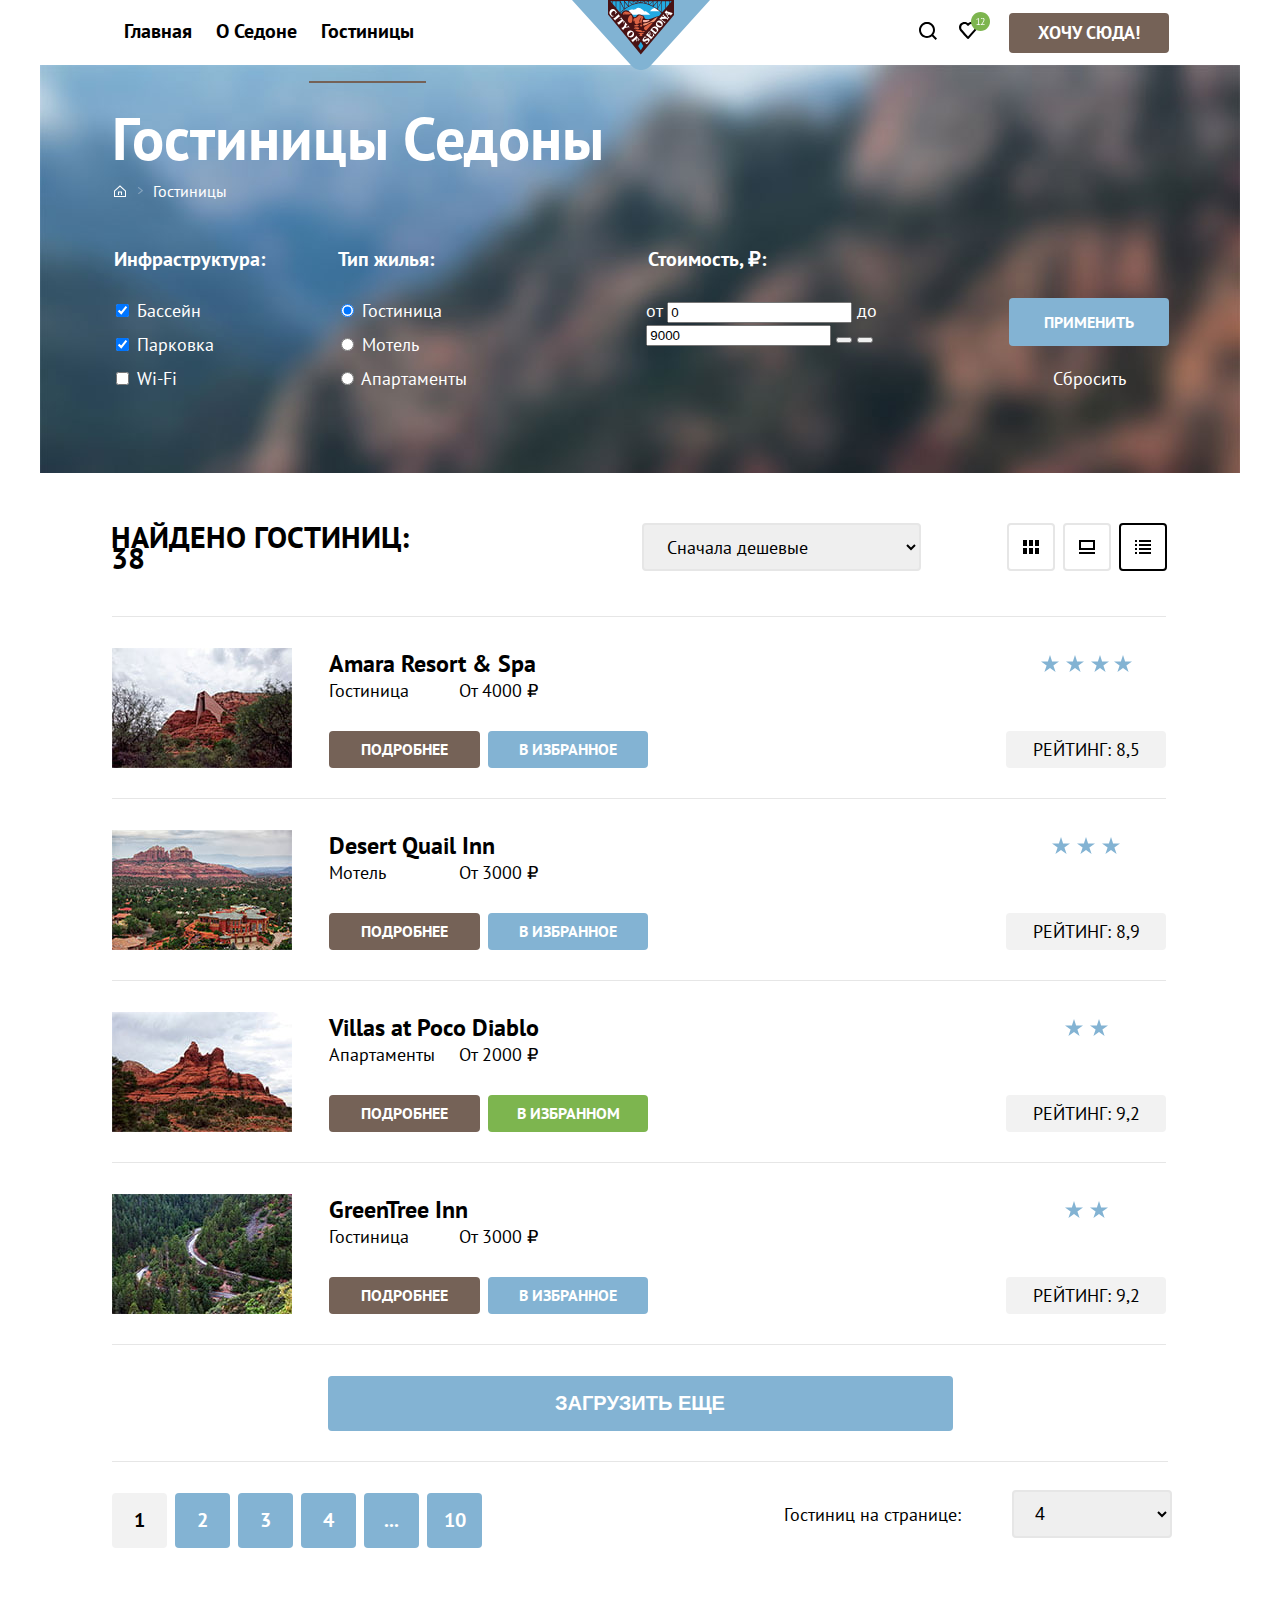
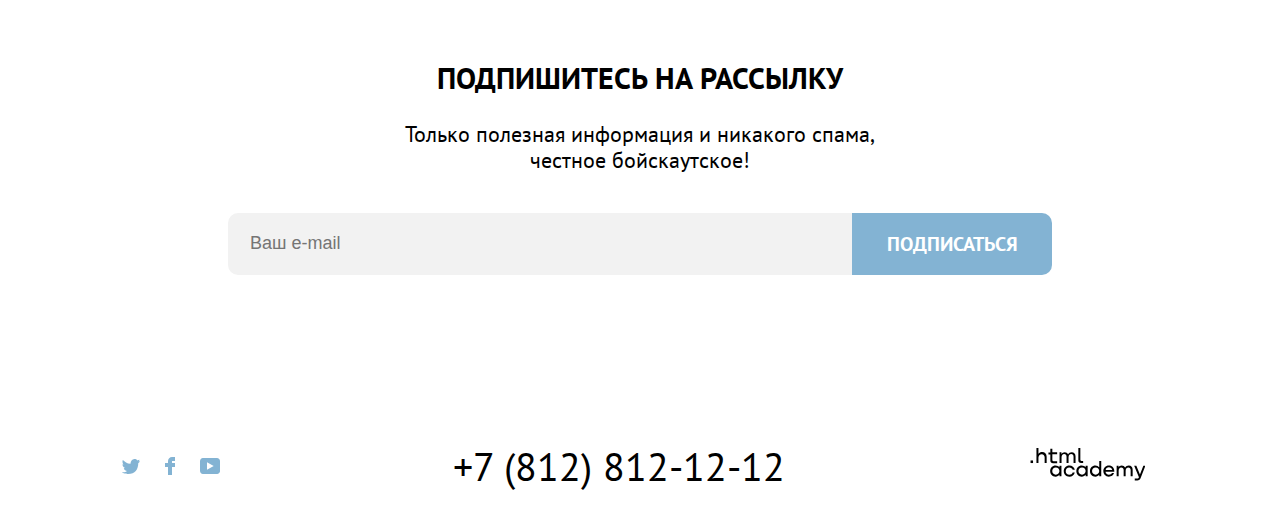
==== commit 5ddd53de: "Декоративные элементы на внутренней странице" ====
--- a/catalog.html
+++ b/catalog.html
@@ -66,10 +66,16 @@
             <h1 class="inner-header-title">Гостиницы Седоны</h1>
             <ul class="breadcrumbs">
                 <li class="breadcrumbs-item">
-                  <a class="breadcrumbs-link visually-hidden" href="#">Главная</a>
+                  <a class="breadcrumbs-link home" title="На главную" href="#">
+                    <svg class="home" width="12" height="12" viewBox="0 0 12 12" fill="none" xmlns="http://www.w3.org/2000/svg">
+                      <path d="M6 0.300049L0 5.80005V12H12V5.80005L6 0.300049ZM11 11H1V6.20005L6 1.70005L11 6.20005V11Z"/>
+                      <path d="M4 10H5V7.5H7V10H8V6.5H4V10Z"/>
+                    </svg>
+                  </a>
                 </li>
+                <span class="nav-arrow"></span>
                 <li class="breadcrumbs-item">
-                  <a class="breadcrumbs-link">Гостиницы</a>
+                  <a class="breadcrumbs-link hotels" href="#">Гостиницы</a>
                 </li>
               </ul>
         </header>
@@ -80,16 +86,16 @@
                 <legend class="catalog-filter-title">Инфраструктура:</legend>
                     <ul class="catalog-filter-list">
                       <li class="catalog-filter-item">
-                        <input type="checkbox" name="pool" id="chekbox-1" checked>
-                        <label for="chekbox-1">Бассейн</label>
+                        <input type="checkbox" name="pool" id="checkbox-1" checked>
+                        <label for="checkbox-1">Бассейн</label>
                       </li>
                       <li class="catalog-filter-item">
-                        <input type="checkbox" name="parking" id="chekbox-2" checked>
-                        <label for="chekbox-2">Парковка</label>
+                        <input type="checkbox" name="parking" id="checkbox-2" checked>
+                        <label for="checkbox-2">Парковка</label>
                       </li>
                       <li class="catalog-filter-item">
-                        <input type="checkbox" name="wi-fi" id="chekbox-3">
-                        <label for="chekbox-2">Wi-Fi</label>
+                        <input type="checkbox" name="wi-fi" id="checkbox-3">
+                        <label for="checkbox-3">Wi-Fi</label>
                       </li>
                     </ul>
                 </fieldset>
@@ -98,15 +104,15 @@
                 <legend class="catalog-filter-title">Тип жилья:</legend>
                     <ul class="catalog-filter-list">
                         <li class="catalog-filter-item">
-                          <input type="radio" name="hotel" id="radio-1" checked>
+                          <input type="radio" name="type-filter" id="radio-1" value="hotel" checked>
                           <label for="radio-1">Гостиница</label>
                         </li>
                         <li class="catalog-filter-item">
-                            <input type="radio" name="motel" id="radio-2">
+                            <input type="radio" name="type-filter" id="radio-2" value="motel">
                             <label for="radio-2">Мотель</label>
                         </li>
                         <li class="catalog-filter-item">
-                            <input type="radio" name="apartments" id="radio-3">
+                            <input type="radio" name="type-filter" id="radio-3" value="apartments">
                             <label for="radio-3">Апартаменты</label>
                         </li>
                     </ul>
@@ -148,12 +154,34 @@
 
         <div class="view-type">
         <a href="#" class="view-type-button button-light">
+          <svg width="16" height="14" viewBox="0 0 16 14" fill="none" xmlns="http://www.w3.org/2000/svg">
+            <path d="M4 0H0V6H4V0Z" fill="black"/>
+            <path d="M16 0H12V6H16V0Z" fill="black"/>
+            <path d="M10 0H6V6H10V0Z" fill="black"/>
+            <path d="M4 8H0V14H4V8Z" fill="black"/>
+            <path d="M16 8H12V14H16V8Z" fill="black"/>
+            <path d="M10 8H6V14H10V8Z" fill="black"/>
+          </svg>
           <span class="visually-hidden">Показать карточки</span>
         </a>
         <a href="#" class="view-type-button button-light">
-            <span class="visually-hidden">Слайдшоу</span>
+          <svg width="16" height="14" viewBox="0 0 16 14" fill="none" xmlns="http://www.w3.org/2000/svg">
+            <path d="M16 12H0V14H16V12Z" fill="black"/>
+            <path d="M14 2V8H2V2H14ZM16 0H0V10H16V0Z" fill="black"/>
+          </svg>
+          <span class="visually-hidden">Слайдшоу</span>
         </a>
-        <a href="#" class="view-type-button button">
+        <a href="#" class="view-type-button view-type-button-current">
+          <svg width="16" height="14" viewBox="0 0 16 14" fill="none" xmlns="http://www.w3.org/2000/svg">
+            <path d="M2 0H0V2H2V0Z" fill="black"/>
+            <path d="M16 0H4V2H16V0Z" fill="black"/>
+            <path d="M2 4H0V6H2V4Z" fill="black"/>
+            <path d="M16 4H4V6H16V4Z" fill="black"/>
+            <path d="M2 8H0V10H2V8Z" fill="black"/>
+            <path d="M16 8H4V10H16V8Z" fill="black"/>
+            <path d="M2 12H0V14H2V12Z" fill="black"/>
+            <path d="M16 12H4V14H16V12Z" fill="black"/>
+          </svg>
           <span class="visually-hidden">Показать список</span>
         </a>
         </div>
@@ -170,7 +198,7 @@
             <span class="product-card-price">От 4000 ₽</span>
             <a class="product-card-button button more" href="#">подробнее</a>
             <a class="product-card-button button in-favorites" href="#">В избранное</a>
-            <div class="rating-stars"></div>
+            <div class="rating-stars stars-4"></div>
             <span class="rating">Рейтинг: 8,5</span>
           </li>
 
@@ -185,7 +213,7 @@
             <span class="product-card-price">От 3000 ₽</span>
             <a class="product-card-button button more" href="#">подробнее</a>
             <a class="product-card-button button in-favorites" href="#">В избранное</a>
-            <div class="rating-stars"></div>
+            <div class="rating-stars stars-3"></div>
             <span class="rating">Рейтинг: 8,9</span>
           </li>
 
@@ -200,7 +228,7 @@
             <span class="product-card-price">От 2000 ₽</span>
             <a class="product-card-button button more" href="#">подробнее</a>
             <a class="product-card-button button in-favorites selected" href="#">В избранном</a>
-            <div class="rating-stars"></div>
+            <div class="rating-stars stars-2"></div>
             <span class="rating">Рейтинг: 9,2</span>
           </li>
 
@@ -215,7 +243,7 @@
             <span class="product-card-price">От 3000 ₽</span>
             <a class="product-card-button button more" href="#">подробнее</a>
             <a class="product-card-button button in-favorites" href="#">В избранное</a>
-            <div class="rating-stars"></div>
+            <div class="rating-stars stars-2"></div>
             <span class="rating">Рейтинг: 9,2</span>
           </li>
         </ul>
@@ -251,7 +279,6 @@
                 <option value="10">10</option>
             </select>
         </form>
-        </div>
         </div>
     </main>
 
@@ -274,30 +301,56 @@
         </section>
   
         <div class="contacts">
-        <div class="footer-social">
-          <a class="button" href="https://twitter.com/htmlacademy_ru">
-            <span class="visually-hidden">Twitter</span>
-          </a>
-          <a class="button" href="https://www.facebook.com/htmlacademy">
-            <span class="visually-hidden">Facebook</span>
-          </a>
-          <a class="button" href="https://www.youtube.com/c/HTMLAcademyRUS">
-            <span class="visually-hidden">YouTube</span>
-          </a>
-        </div>
-  
-        <section class="footer-contacts">
-          <h2 class="none">Контакты</h2>
-          <a class="footer-contacts-phone" href="tel:+78128121212">+7 (812) 812-12-12</a>
-        </section>
-  
-        <section class="about-text">
-          <h2 class="none">Сделано в .html academy</h2>
-          <a href="https://htmlacademy.ru/">
-            <img src="img/html-academy.svg" alt="Сделано в html academy">
-          </a>
-        </section>
-        </div>
-    </footer>
-  </body>
-</html>+          <ul class="footer-social">
+            <li class="footer-social-item">
+              <a class="footer-social-link twitter" title="Twitter" href="https://twitter.com/htmlacademy_ru">
+                <svg class="social-icon" aria-hidden="true" focusable="false" width="18" height="15" viewBox="0 0 18 15" fill="none" xmlns="http://www.w3.org/2000/svg">
+                  <path d="M11.6 0.200056C13.4 -0.299944 14.8 0.500056 15.4 1.40006C16.1 1.20006 16.8 0.900056 17.5 0.700056C17.5 1.60006 16.9 2.20006 16.6 2.50006C17.3 2.60006 18 1.90006 18 1.90006C17.8 2.90006 16.9 3.70006 16.3 3.90006C16.1 10.7001 13 15.1001 5.7 15.0001C5.1 15.0001 5.8 15.0001 5.2 15.0001C4.8 15.0001 0.8 14.5001 0 13.1001C2.4 13.3001 4.1 12.7001 5 11.9001C4 11.6001 2.1 11.5001 1.8 9.00006C2.2 9.10006 2.4 9.20006 3.1 9.10006C1.8 8.30006 0.4 7.50006 0.5 5.30006C0.8 5.60006 1.6 5.80006 1.9 5.80006C1.1 5.60006 -0.2 2.50006 0.9 0.900056C2.8 2.80006 4.9 4.50006 8.5 4.70006C8.7 2.30006 9.7 0.800056 11.6 0.200056Z"/>
+                </svg>
+              </a>
+            </li>
+            <li class="footer-social-item">
+              <a class="footer-social-link facebook" title="Facebook" href="https://www.facebook.com/htmlacademy">
+                <svg class="social-icon" aria-hidden="true" focusable="false" width="10" height="18" viewBox="0 0 10 18" fill="none" xmlns="http://www.w3.org/2000/svg">
+                  <path d="M7 0C4.8 0 3 1.8 3 4V6H0V10H3V18H7V10H10V6H7V4H10V0H7Z"/>
+                </svg>
+              </a>
+            </li>
+            <li class="footer-social-item">
+              <a class="footer-social-link youtube" title="YouTube" href="https://www.youtube.com/c/HTMLAcademyRUS">
+                <svg class="social-icon" aria-hidden="true" focusable="false" width="20" height="16" viewBox="0 0 20 16" fill="none" xmlns="http://www.w3.org/2000/svg">
+                  <path d="M17 0H2.9C1.2 0 0 1.5 0 3.2V12.7C0 14.5 1.2 16 2.9 16H17.2C18.7 16 20.1 14.5 20.1 12.8V3.2C19.9 1.5 18.7 0 17 0ZM7 11.8V4.2L13.7 8L7 11.8Z"/>
+                </svg>
+              </a>
+            </li>
+          </ul>
+    
+          <section class="footer-contacts">
+            <h2 class="visually-hidden">Контакты</h2>
+            <a class="footer-contacts-phone tel" href="tel:+78128121212">+7 (812) 812-12-12</a>
+          </section>
+    
+          <section class="about-text">
+            <h2 class="visually-hidden">Сделано в .html academy</h2>
+            <a class="made" href="https://htmlacademy.ru/">
+              <svg class="made-icon" aria-hidden="true" focusable="false" width="115" height="33" viewBox="0 0 115 33" fill="none" xmlns="http://www.w3.org/2000/svg">
+                <path d="M0 12.8999V15.4999H2.5V12.8999H0Z"/>
+                <path d="M11.6 4.5C10 4.5 8.80002 5.2 8.00002 6.2H7.90002V0H5.90002V15.5H7.90002V10.2C7.90002 8.1 9.20002 6.6 11.2 6.6C13 6.6 14.1 8 14.1 9.8V15.5H16.1V9.4C16.2 6.4 14.3 4.5 11.6 4.5Z"/>
+                <path d="M26.6 4.8001H21.8V1.1001H19.8V4.9001H17.9V6.9001H19.8V12.9001C19.8 14.6001 20.8 15.6001 22.5 15.6001H26.6V13.6001H22.9C22.2 13.6001 21.8 13.2001 21.8 12.5001V6.8001H26.6V4.8001Z"/>
+                <path d="M41.1 4.6001C39.5 4.6001 38.2 5.4001 37.6 6.7001H37.5C36.9 5.5001 35.7 4.6001 34.1 4.6001C32.7 4.6001 31.6 5.4001 31 6.4001H30.9V4.8001H29V15.4001H31V10.0001C31 8.0001 32 6.5001 33.6 6.5001C35.1 6.5001 36 7.5001 36 9.1001V15.4001H38V9.8001C38 7.4001 39.4 6.5001 40.6 6.5001C42.1 6.5001 43 7.5001 43 9.1001V15.4001H45V8.9001C45.1 6.4001 43.6 4.6001 41.1 4.6001Z"/>
+                <path d="M47.8 12.7C47.8 14.4 48.8 15.4 50.6 15.4H52.6V13.4H50.9001C50.2001 13.4 49.8 13 49.8 12.3V0H47.8V12.7Z"/>
+                <path d="M28.9 19.6999C28 18.5999 26.7 17.8999 25 17.8999C21.9 17.8999 19.6 20.1999 19.6 23.4999C19.6 26.7999 21.9 29.0999 25 29.0999C26.8 29.0999 28 28.2999 28.8 27.1999H28.9V28.7999H30.9V18.1999H28.9V19.6999ZM25.3 27.0999C23.1 27.0999 21.7 25.4999 21.7 23.4999C21.7 21.4999 23.1 19.8999 25.3 19.8999C27.5 19.8999 28.9 21.4999 28.9 23.4999C28.9 25.3999 27.5 27.0999 25.3 27.0999Z"/>
+                <path d="M44.2 21.9999C43.7 19.5999 41.5999 17.8999 38.7999 17.8999C35.3999 17.8999 33.2 20.3999 33.2 23.4999C33.2 26.5999 35.3999 29.0999 38.7999 29.0999C41.5999 29.0999 43.7 27.2999 44.2 24.8999H42.0999C41.6999 26.1999 40.3999 27.1999 38.7999 27.1999C36.5999 27.1999 35.2 25.5999 35.2 23.5999C35.2 21.5999 36.5999 19.9999 38.7999 19.9999C40.3999 19.9999 41.5999 20.9999 42.0999 22.1999H44.2V21.9999Z"/>
+                <path d="M55.1 19.6999C54.2 18.5999 52.9001 17.8999 51.2001 17.8999C48.1001 17.8999 45.8 20.1999 45.8 23.4999C45.8 26.7999 48.1001 29.0999 51.2001 29.0999C53.0001 29.0999 54.2 28.2999 55 27.1999H55.1V28.7999H57.1V18.1999H55.1V19.6999ZM51.5 27.0999C49.3 27.0999 47.9001 25.4999 47.9001 23.4999C47.9001 21.4999 49.3 19.8999 51.5 19.8999C53.7 19.8999 55.1 21.4999 55.1 23.4999C55.1 25.3999 53.6 27.0999 51.5 27.0999Z"/>
+                <path d="M68.7 19.7999C67.8 18.6999 66.5 17.8999 64.8 17.8999C61.7 17.8999 59.4 20.1999 59.4 23.4999C59.4 26.7999 61.6 29.0999 64.8 29.0999C66.5 29.0999 67.8 28.2999 68.6 27.2999H68.7V28.7999H70.7V13.3999H68.7V19.7999ZM65.1 27.0999C62.9 27.0999 61.5 25.4999 61.5 23.4999C61.5 21.4999 62.9 19.8999 65.1 19.8999C67.3 19.8999 68.7 21.4999 68.7 23.4999C68.6 25.4999 67.2 27.0999 65.1 27.0999Z"/>
+                <path d="M78.3 17.8999C75 17.8999 72.8 20.3999 72.8 23.4999C72.8 26.4999 74.9 29.0999 78.3 29.0999C80.8 29.0999 82.8 27.7999 83.5 25.4999H81.4C80.9 26.4999 79.8 27.0999 78.4 27.0999C76.5 27.0999 75.1 25.7999 75 24.1999H83.8C84 20.5999 81.8 17.8999 78.3 17.8999ZM78.3 19.7999C80 19.7999 81.3 20.7999 81.6 22.3999H75.1C75.4 20.8999 76.6 19.7999 78.3 19.7999Z"/>
+                <path d="M98.2 17.8999C96.6 17.8999 95.3 18.6999 94.6 19.8999H94.5C93.9 18.6999 92.7 17.8999 91.1 17.8999C89.7 17.8999 88.6 18.5999 88 19.6999V18.1999H86.1V28.7999H88.1V23.3999C88.1 21.3999 89.1 19.9999 90.7 19.8999C92.2 19.8999 93.1 20.8999 93.1 22.4999V28.7999H95.1V23.1999C95.1 20.7999 96.5 19.8999 97.7 19.8999C99.2 19.8999 100.1 20.8999 100.1 22.4999V28.7999H102.1V22.2999C102.2 19.6999 100.7 17.8999 98.2 17.8999Z"/>
+                <path d="M109.4 27.0001L105.8 18.1001H103.6L108.4 29.7001C108.1 30.6001 107.7 30.9001 106.7 30.9001H104.2V32.9001H106.7C108.5 32.9001 109.5 32.1001 110.2 30.3001L114.9 18.1001H112.8L109.4 27.0001Z"/>
+              </svg>
+            </a>
+          </section>
+          </div>
+        </footer>
+      </body>
+    </html>
+    --- a/styles/styles.css
+++ b/styles/styles.css
@@ -20,6 +20,14 @@
 
 .visually-hidden {
    visibility: hidden;
+   position: absolute;
+   width: 1px;
+   height: 1px;
+   margin: -1px;
+   padding: 0;
+   border: 0;
+   clip: rect(0 0 0 0);
+   overflow: hidden;
 }
 
 .none {
@@ -70,6 +78,7 @@
     position: relative;
     margin-top: 19px;
     margin-bottom: 21px;
+    outline: none;
   }
 
   .navigation-list .navigation-link:hover {
@@ -80,7 +89,6 @@
     color: #756257;
     box-shadow: inset 0 0 0 3px #83B3D3;
     border-radius: 10px;
-    outline: none;
   }
 
   .navigation-list .navigation-link:active {
@@ -124,6 +132,7 @@
 .search {
     width: 18px;
     height: 18px;
+    outline: none;
 }
 
 .navigation-icon {
@@ -151,6 +160,7 @@
 .favorites {
     position: relative;
     display: block;
+    outline: none;
 }
 
 .eclipse {
@@ -681,10 +691,13 @@
 
 .breadcrumbs {
     display: flex;
+    align-items: center;
     list-style-type: none;
     margin-bottom: 0;
     padding: 0;
-    margin-top: 5px;
+    margin-top: 0;
+    position: relative;
+    left: -6px;
 }
 
 .breadcrumbs-link {
@@ -694,6 +707,63 @@
     color: white;
 }
 
+.breadcrumbs-link.home {
+    position: relative;
+    display: block;
+    padding: 8px;
+    padding-top: 6px;
+    padding-bottom: 9px;
+    width: 12px;
+    height: 12px;
+    outline: none;
+}
+
+.home {
+    position: absolute;
+    top: 0;
+    right: 0;
+    bottom: 0;
+    left: 0;
+    margin: auto;
+    fill: white;
+}
+
+.breadcrumbs-link:hover {
+    opacity: 0.6;
+}
+
+.breadcrumbs-link:focus {
+    box-shadow: inset 0 0 0 3px #83B3D3;
+    border-radius: 4px;
+    opacity: 1;
+}
+
+.breadcrumbs-link:active {
+    opacity: 0.3;
+    box-shadow: none;
+}
+
+.nav-arrow {
+    background-image: url("../img/nav-arrow.svg");
+    background-repeat: no-repeat;
+    width: 5.11px;
+    height: 7.95px;
+    opacity: 0.3;
+    margin-left: 4px;
+    margin-right: 5px;
+}
+
+.breadcrumbs-link.hotels {
+    padding: 0 5px;
+    outline: none;
+}
+
+.breadcrumbs-link.hotels:focus {
+    box-shadow: 0 0 0 3px #83B3D3;
+    border-radius: 4px;
+    opacity: 1;
+}
+
 .catalog-products {
     font-size: 18px;
     line-height: 23,29px;
@@ -718,6 +788,7 @@
     margin-right: 67px;
     border: 0;
     padding: 0;
+    margin-left: 0;
 }
 
 .catalog-filter-group:nth-child(2) {
@@ -741,17 +812,19 @@
     padding-bottom: 30px;
 }
 
-.catalog-filter-item {
+.catalog-filter-item:not(.catalog-filter-item:last-child) {
     padding-bottom: 13px;
 }
 
 .sorting-button {
     display: flex;
     flex-direction: column;
-    margin-top: 60px;
+    align-items: center;
+    justify-content: flex-end;
 }
 
 .button-show {
+    font-family: "PT Sans";
     font-size: 16px;
     line-height: 20,7px;
     font-weight: 700;
@@ -763,9 +836,26 @@
     height: 48px;
     border: none;
     border-radius: 4px;
+    outline: none;
+}
+
+.button-show:hover {
+    background-color: #68A2CA;
+}
+
+.button-show:focus {
+    background-color: #68A2CA;
+    box-shadow: 0 0 0 3px white;
+}
+
+.button-show:active {
+    background-color: #68A2CA;
+    box-shadow: none;
+    color: rgba(255, 255, 255, 0.3)
 }
 
 .button-delete {
+    font-family: "PT Sans";
     width: 160px;
     height: 23px;
     margin-top: 20px;
@@ -773,6 +863,17 @@
     border: 0;
     color: white;
     font-size: 18px;
+    outline: none;
+}
+
+.button-delete:hover {
+    opacity: 0.6;
+}
+
+.button-delete:focus {
+    box-shadow: 0 0 0 3px #83B3D3;
+    width: 100px;
+    border-radius: 4px;
 }
 
 .sorting {
@@ -796,22 +897,63 @@
 
 .select-control-main {
     width: 280px;
-    margin-right: 81px;
+    margin-right: 86px;
     height: 48px;
     border: 2px solid #E6E6E6;
     border-radius: 4px;
+    font-family: "PT Sans";
     font-size: 18px;
     line-height: 23,29px;
     padding-left: 19px;
 }
 
+.select-control-main:hover {
+    border: 2px solid #83B3D3;
+}
+
+.select-control-main:focus {
+    border: 2px solid #83B3D3;
+    outline: none;
+}
+
+.select-control-main:active {
+    border: 2px solid #E6E6E6;
+    opacity: 0.3;
+}
+
 .view-type {
     display: flex;
     width: 160px;
 }
 
 .view-type-button {
-    width: 48px;
+    width: 16px;
+    height: 14px;
+    padding: 15px 14px;
+    margin-right: 8px;
+    border: 2px solid #E6E6E6;
+    border-radius: 4px;
+    display: flex;
+    align-items: center;
+    justify-content: center;
+    outline: none;
+}
+
+.view-type-button:hover:not(.view-type-button-current){
+    border: 2px solid #83B3D3;
+}
+
+.view-type-button:focus {
+    border: 2px solid #83B3D3;
+}
+
+.view-type-button:last-child {
+    margin-right: 0;
+}
+
+.view-type-button-current {
+    border: 2px solid black;
+    border-radius: 4px;
 }
 
 .product-list {
@@ -847,6 +989,21 @@
    grid-column: 1 / 2;
    grid-row: 1 / -1;
    display: block;
+   outline: none;
+}
+
+.product-card-img:hover {
+    opacity: 0.6;
+}
+
+.product-card-img:focus {
+    opacity: 1;
+    box-shadow: 0 0 0 3px #83B3D3;
+}
+
+.product-card-img:active {
+    opacity: 0.3;
+    box-shadow: none;
 }
 
 .product-card-type {
@@ -860,6 +1017,24 @@
    grid-row: 1;
 }
 
+.stars-4 {
+    background-image: url("../img/Stars-4.svg");
+    background-repeat: no-repeat;
+    background-position: center;
+}
+
+.stars-3 {
+    background-image: url("../img/Stars-3.svg");
+    background-repeat: no-repeat;
+    background-position: center;
+}
+
+.stars-2 {
+    background-image: url("../img/Stars-2.svg");
+    background-repeat: no-repeat;
+    background-position: center;
+}
+
 .product-card-price {
    grid-column: 3 / 4;
    grid-row: 2 / 3;
@@ -881,6 +1056,23 @@
     grid-row: 1;
     margin: 0;
     margin-left: 29px;
+}
+
+.product-card-title:hover {
+    color: #756257;
+}
+
+.product-card-title:focus {
+    color: #756257;
+    box-shadow: 0 0 0 3px #83B3D3;
+    border-radius: 10px;
+    width: max-content;
+}
+
+.product-card-title:active {
+    color: #756257;
+    box-shadow: none;
+    opacity: 0.3;
 }
 
 a.product-card-title {
@@ -910,6 +1102,21 @@
     grid-row: 3 / 4;
 }
 
+.more:hover {
+    background-color: #615048;
+}
+
+.more:focus {
+    background-color: #615048;
+    box-shadow: 0 0 0 3px #83B3D3;
+    border-radius: 4px;
+}
+
+.more:active {
+    background-color: #615048;
+    box-shadow: none;
+    color: rgba(255, 255, 255, 0.3)
+}
 
 .in-favorites {
     background-color: #83B3D3;
@@ -919,8 +1126,44 @@
     grid-row: 3 / 4;
 }
 
+.in-favorites:hover {
+    background-color: #68A2CA;
+    box-shadow: inset 0 0 0 1px #756257;
+}
+
+.in-favorites:focus {
+    background-color: #68A2CA;
+    box-shadow: 0 0 0 3px #756257;
+    border-radius: 4px;
+}
+
+.in-favorites:active {
+    background-color: #68A2CA;
+    box-shadow: inset 0 0 0 1px #756257;
+    border-radius: 4px;
+    color: rgba(255, 255, 255, 0.3)
+}
+
 .in-favorites.selected {
     background-color: #7DB54F;
+}
+
+.in-favorites.selected:hover {
+    background-color: #6C9E42;
+    box-shadow: inset 0 0 0 1px #756257;
+}
+
+.in-favorites.selected:focus {
+    background-color: #6C9E42;
+    box-shadow: 0 0 0 3px #756257;
+    border-radius: 4px;
+}
+
+.in-favorites.selected:active {
+    background-color: #6C9E42;
+    box-shadow: inset 0 0 0 1px #756257;
+    border-radius: 4px;
+    color: rgba(255, 255, 255, 0.3)
 }
 
 .rating {
@@ -978,7 +1221,9 @@
     margin-right: 8px;
 }
 
-.pagination-item:nth-child(6) {
+
+
+.pagination-item:last-child {
     margin-right: 0;
 }
   
@@ -997,6 +1242,21 @@
     align-items: center;
     justify-content: center;
   }
+
+  .pagination-link:hover:not(.pagination-current) {
+    background-color: #68A2CA;
+}
+
+.pagination-link:focus:not(.pagination-current) {
+    background-color: #68A2CA;
+    box-shadow: 0 0 0 3px #756257;
+}
+
+.pagination-link:active:not(.pagination-current) {
+    background-color: #68A2CA;
+    box-shadow: none;
+    color:rgba(255, 255, 255, 0.3)
+}
   
   .pagination-current {
     color: black;
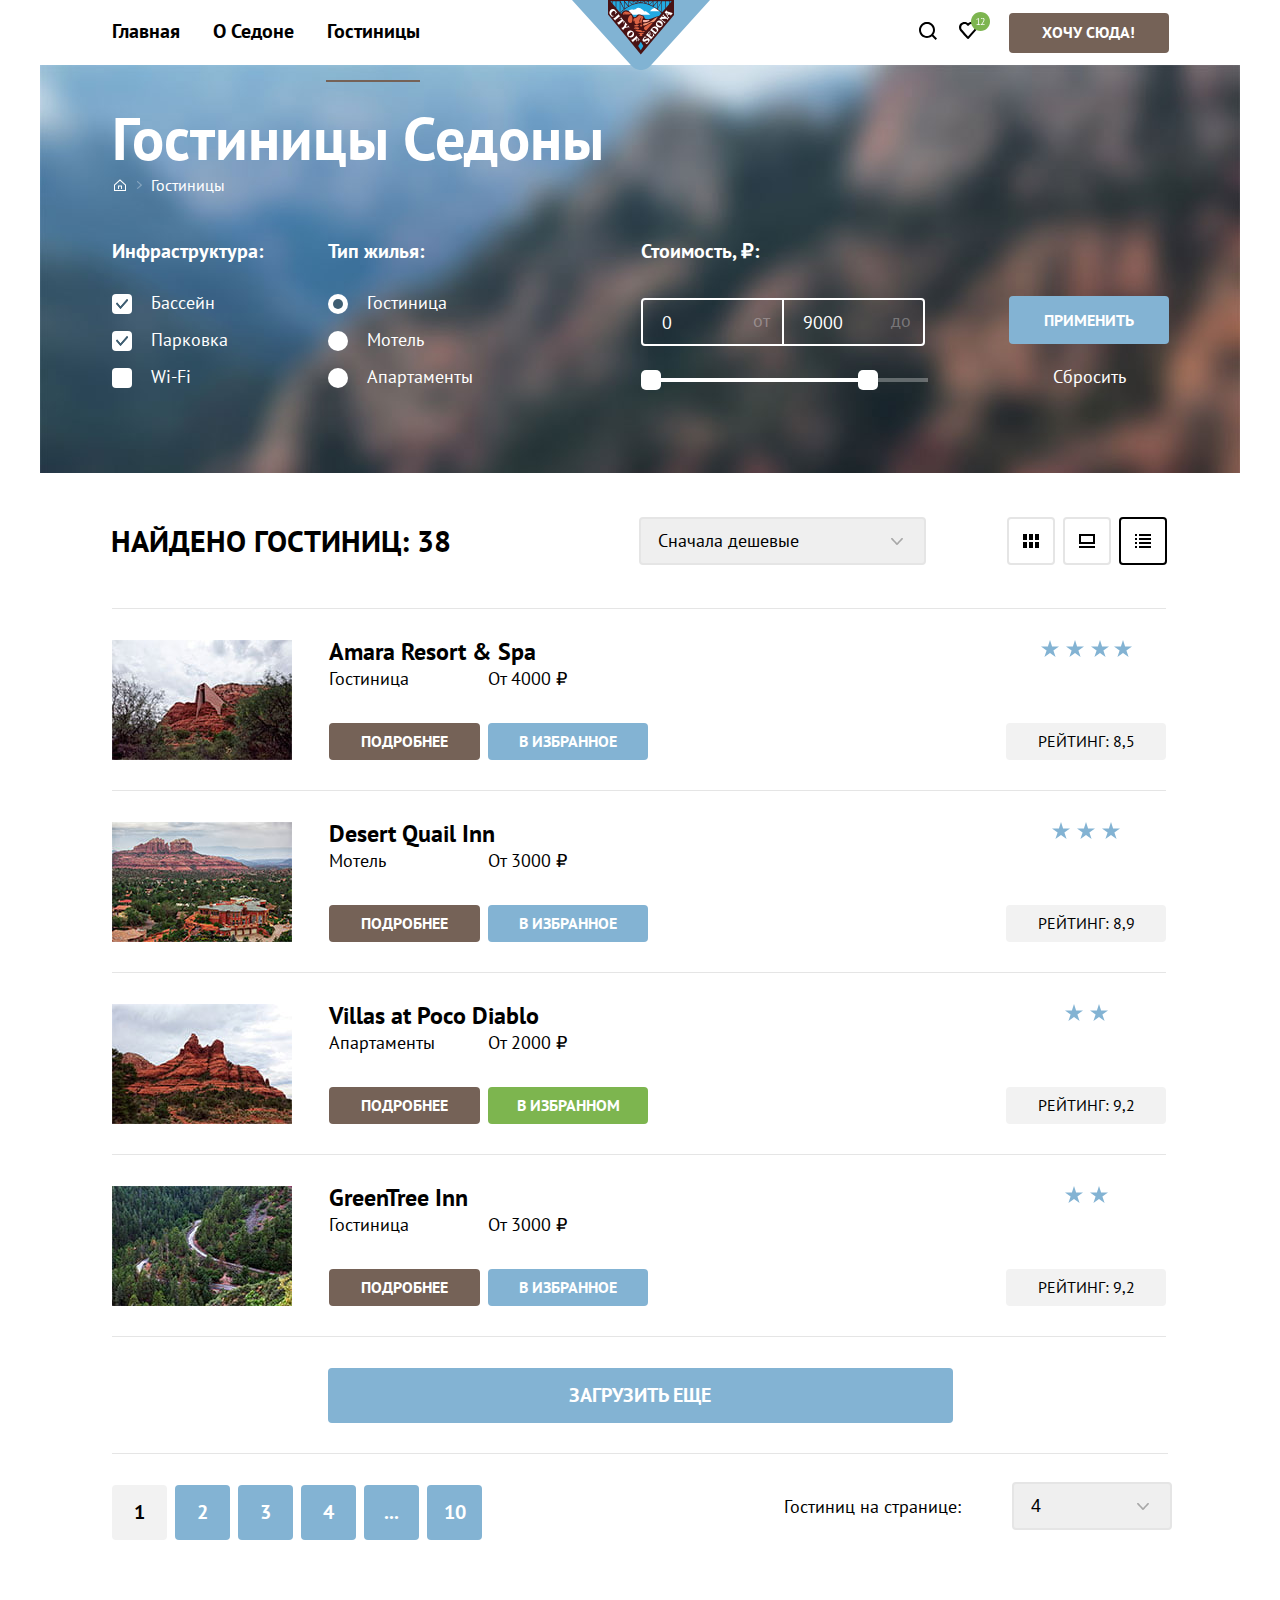
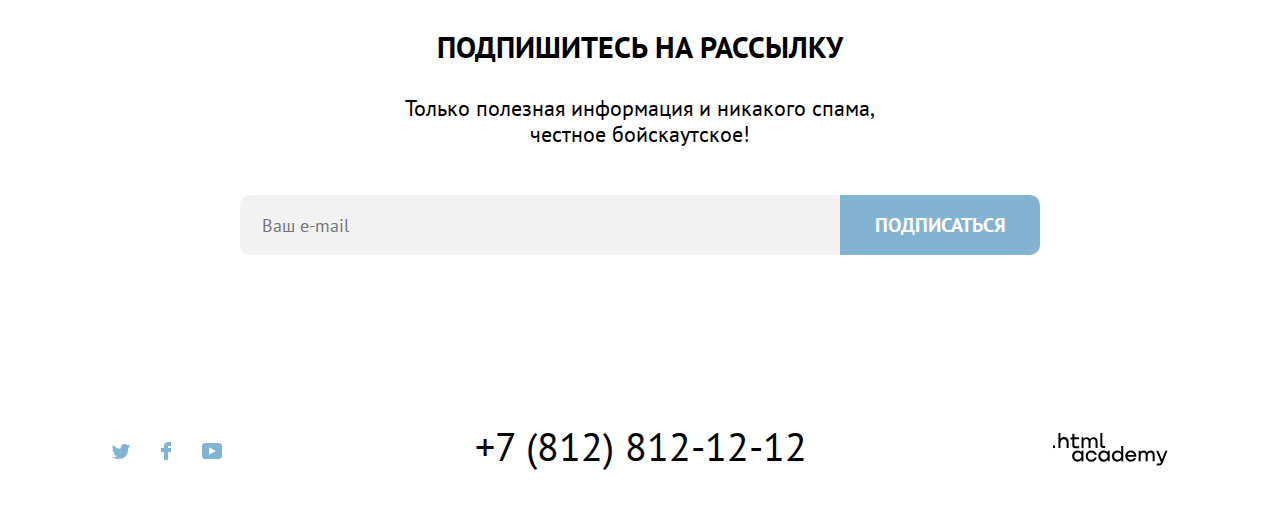
==== commit cc37062a: "Добавлены поповер и модальное окно" ====
--- a/catalog.html
+++ b/catalog.html
@@ -22,7 +22,7 @@
           </li>
         </ul>
         <a class="navigation-logo" href="#">
-          <img class="page-header-logo" src="img\mini-logo.svg" width="138" height="70" alt="Логотип сайта Седона">
+          <img class="page-header-logo" src="img/mini-logo.svg" width="138" height="70" alt="Логотип сайта Седона.">
         </a>
         <ul class="navigation-user">
           <li class="navigation-item">
@@ -49,6 +49,65 @@
                 <path d="M5.63078 12.26H7.03078V7.42L7.13078 6.83L6.73078 7.3L5.63078 8.09L5.25078 7.58L7.45078 5.88H7.81078V12.26H9.18078V13H5.63078V12.26ZM13.46 7.59C13.46 7.94333 13.3933 8.30667 13.26 8.68C13.1333 9.04667 12.9633 9.41667 12.75 9.79C12.5433 10.1633 12.31 10.53 12.05 10.89C11.79 11.2433 11.53 11.58 11.27 11.9L10.78 12.33V12.37L11.42 12.26H13.6V13H9.62V12.71C9.76667 12.5567 9.94333 12.3667 10.15 12.14C10.3567 11.9133 10.57 11.6633 10.79 11.39C11.0167 11.11 11.2367 10.8167 11.45 10.51C11.67 10.1967 11.8667 9.88 12.04 9.56C12.22 9.24 12.3633 8.92333 12.47 8.61C12.5767 8.29667 12.63 8 12.63 7.72C12.63 7.39333 12.5367 7.12333 12.35 6.91C12.1633 6.69 11.88 6.58 11.5 6.58C11.2467 6.58 11 6.63333 10.76 6.74C10.52 6.84 10.3133 6.95667 10.14 7.09L9.81 6.52C10.0433 6.32 10.32 6.16333 10.64 6.05C10.96 5.93667 11.3033 5.88 11.67 5.88C11.9567 5.88 12.21 5.92333 12.43 6.01C12.65 6.09 12.8367 6.20667 12.99 6.36C13.1433 6.51333 13.26 6.69667 13.34 6.91C13.42 7.11667 13.46 7.34333 13.46 7.59Z" fill="white"/>
               </svg> 
             </a>
+
+            <div class="popover popover-cart">
+              <span class="popover-triangle">
+                <svg width="20" height="10" viewBox="0 0 20 10" fill="none" xmlns="http://www.w3.org/2000/svg">
+                  <g filter="url(#filter0_d_5_544)">
+                  <path d="M10 1L20 10H0L10 1Z" fill="white"/>
+                  </g>
+                  <defs>
+                  <filter id="filter0_d_5_544" x="0" y="0" width="20" height="10" filterUnits="userSpaceOnUse" color-interpolation-filters="sRGB">
+                  <feFlood flood-opacity="0" result="BackgroundImageFix"/>
+                  <feColorMatrix in="SourceAlpha" type="matrix" values="0 0 0 0 0 0 0 0 0 0 0 0 0 0 0 0 0 0 127 0" result="hardAlpha"/>
+                  <feOffset dy="-1"/>
+                  <feColorMatrix type="matrix" values="0 0 0 0 0.894118 0 0 0 0 0.894118 0 0 0 0 0.894118 0 0 0 1 0"/>
+                  <feBlend mode="normal" in2="BackgroundImageFix" result="effect1_dropShadow_5_544"/>
+                  <feBlend mode="normal" in="SourceGraphic" in2="effect1_dropShadow_5_544" result="shape"/>
+                  </filter>
+                  </defs>
+                  </svg>
+              </span>
+              <div class="popover-content">
+                <h2 class="popover-title visually-hidden">Избранное</h2>
+                <ul class="cart-items-list">
+                  <li class="cart-item">
+                    <a class="cart-item-container" href="#">
+                    <h4 class="cart-item-title">Desert Quail Inn</h4>
+                    <img class="card-item-img" src="img/hotel-2-min.jpg" width="48" height="48" alt="">
+                    <p class="cart-item-type">Мотель</p>
+                    </a>
+                    <button type="button" class="cart-item-button">
+                      <svg class="basket" aria-hidden="true" focusable="false" width="16" height="16" viewBox="0 0 16 16" fill="none" xmlns="http://www.w3.org/2000/svg">
+                        <path d="M15.3 2.3H13.1H2.8H0.6C0.3 2.3 0 2.5 0 2.8C0 3.1 0.3 3.4 0.6 3.4H2.3V15.4C2.3 15.7 2.6 16 2.9 16H13.1C13.4 16 13.7 15.7 13.7 15.4V3.4H15.4C15.7 3.4 16 3.1 16 2.8C16 2.5 15.6 2.3 15.3 2.3ZM12.5 14.8H3.4V3.4H12.5V14.8Z" fill="black"/>
+                        <path d="M6.19995 1.2H9.59995C9.89995 1.2 10.2 0.9 10.2 0.6C10.2 0.3 9.99995 0 9.69995 0H6.19995C5.89995 0 5.69995 0.3 5.69995 0.6C5.69995 0.9 5.89995 1.2 6.19995 1.2Z" fill="black"/>
+                        <path d="M6.2001 12C6.5001 12 6.8001 11.7 6.8001 11.4V5.7C6.8001 5.4 6.5001 5.1 6.2001 5.1C5.9001 5.1 5.6001 5.4 5.6001 5.7V11.4C5.7001 11.7 5.9001 12 6.2001 12Z" fill="black"/>
+                        <path d="M9.7001 12C10.0001 12 10.3001 11.7 10.3001 11.4V5.7C10.3001 5.4 10.0001 5.1 9.7001 5.1C9.4001 5.1 9.1001 5.5 9.1001 5.7V11.4C9.1001 11.7 9.3001 12 9.7001 12Z" fill="black"/>
+                      </svg>
+                      <span class="visually-hidden">Удалить из корзины</span>
+                    </button>
+                  </li>
+                  <li class="cart-item">
+                    <a class="cart-item-container" href="#">
+                    <h4 class="cart-item-title">Villas at Poco Diablo</h4>
+                    <img class="card-item-img" src="img/hotel-3-min.jpg" width="48" height="48" alt="">
+                    <p class="cart-item-type">Апартаменты</p>
+                    </a>
+                    <button type="button" class="cart-item-button">
+                      <svg class="basket" aria-hidden="true" focusable="false" width="16" height="16" viewBox="0 0 16 16" fill="none" xmlns="http://www.w3.org/2000/svg">
+                        <path d="M15.3 2.3H13.1H2.8H0.6C0.3 2.3 0 2.5 0 2.8C0 3.1 0.3 3.4 0.6 3.4H2.3V15.4C2.3 15.7 2.6 16 2.9 16H13.1C13.4 16 13.7 15.7 13.7 15.4V3.4H15.4C15.7 3.4 16 3.1 16 2.8C16 2.5 15.6 2.3 15.3 2.3ZM12.5 14.8H3.4V3.4H12.5V14.8Z"/>
+                        <path d="M6.19995 1.2H9.59995C9.89995 1.2 10.2 0.9 10.2 0.6C10.2 0.3 9.99995 0 9.69995 0H6.19995C5.89995 0 5.69995 0.3 5.69995 0.6C5.69995 0.9 5.89995 1.2 6.19995 1.2Z"/>
+                        <path d="M6.2001 12C6.5001 12 6.8001 11.7 6.8001 11.4V5.7C6.8001 5.4 6.5001 5.1 6.2001 5.1C5.9001 5.1 5.6001 5.4 5.6001 5.7V11.4C5.7001 11.7 5.9001 12 6.2001 12Z"/>
+                        <path d="M9.7001 12C10.0001 12 10.3001 11.7 10.3001 11.4V5.7C10.3001 5.4 10.0001 5.1 9.7001 5.1C9.4001 5.1 9.1001 5.5 9.1001 5.7V11.4C9.1001 11.7 9.3001 12 9.7001 12Z"/>
+                      </svg>
+                      <span class="visually-hidden">Удалить из корзины</span>
+                    </button>
+                  </li>
+                </ul>
+                <button type="button" class="popover-button">Все избранные</button>
+              </div>
+            </div>
+
           </li>
           <li class="navigation-item button">
             <a class="navigation-link button" href="#">
@@ -73,7 +132,6 @@
                     </svg>
                   </a>
                 </li>
-                <span class="nav-arrow"></span>
                 <li class="breadcrumbs-item">
                   <a class="breadcrumbs-link hotels" href="#">Гостиницы</a>
                 </li>
@@ -81,63 +139,89 @@
         </header>
 
         <section class="catalog-products">
+          <h2 class="visually-hidden">Фильтр гостиниц</h2>
             <form class="catalog-filter" action="https://echo.htmlacademy.ru/" method="get">
                 <fieldset class="catalog-filter-group">
                 <legend class="catalog-filter-title">Инфраструктура:</legend>
                     <ul class="catalog-filter-list">
                       <li class="catalog-filter-item">
-                        <input type="checkbox" name="pool" id="checkbox-1" checked>
-                        <label for="checkbox-1">Бассейн</label>
+                        <label class="control">
+                          <input class="visually-hidden control-input" type="checkbox" name="pool" checked>
+                          <span class="control-mark"></span>
+                          <span class="control-label">Бассейн</span>
+                        </label>
                       </li>
                       <li class="catalog-filter-item">
-                        <input type="checkbox" name="parking" id="checkbox-2" checked>
-                        <label for="checkbox-2">Парковка</label>
+                        <label class="control">
+                          <input class="visually-hidden control-input" type="checkbox" name="parking" checked>
+                          <span class="control-mark"></span>
+                          <span class="control-label">Парковка</span>
+                        </label>
                       </li>
                       <li class="catalog-filter-item">
-                        <input type="checkbox" name="wi-fi" id="checkbox-3">
-                        <label for="checkbox-3">Wi-Fi</label>
+                        <label class="control">
+                          <input class="visually-hidden control-input" type="checkbox" name="wi-fi">
+                          <span class="control-mark"></span>
+                          <span class="control-label">Wi-Fi</span>
+                        </label>
                       </li>
                     </ul>
                 </fieldset>
-
+            
                 <fieldset class="catalog-filter-group">
                 <legend class="catalog-filter-title">Тип жилья:</legend>
                     <ul class="catalog-filter-list">
                         <li class="catalog-filter-item">
-                          <input type="radio" name="type-filter" id="radio-1" value="hotel" checked>
-                          <label for="radio-1">Гостиница</label>
+                          <label class="control">
+                          <input class="visually-hidden control-input" type="radio" name="type-filter" value="hotel" checked>
+                          <span class="control-mark"></span>
+                          <span class="control-label">Гостиница</span>
+                          </label>
                         </li>
                         <li class="catalog-filter-item">
-                            <input type="radio" name="type-filter" id="radio-2" value="motel">
-                            <label for="radio-2">Мотель</label>
+                            <label class="control">
+                              <input class="visually-hidden control-input" type="radio" name="type-filter" value="motel">
+                              <span class="control-mark"></span>
+                              <span class="control-label">Мотель</span>
+                            </label>
                         </li>
                         <li class="catalog-filter-item">
-                            <input type="radio" name="type-filter" id="radio-3" value="apartments">
-                            <label for="radio-3">Апартаменты</label>
+                            <label class="control">
+                              <input class="visually-hidden control-input" type="radio" name="type-filter" value="apartments">
+                              <span class="control-mark"></span>
+                              <span class="control-label">Апартаменты</span>
+                            </label>
                         </li>
                     </ul>
                 </fieldset>
-
+            
                 <fieldset class="catalog-filter-group">
                   <legend class="catalog-filter-title">Стоимость, ₽:</legend>
-                  <label class="catalog-filter-label">от
-                    <input class="catalog-filter-input" type="number" name="min-price" value="0">
-                  </label>
-                  <label class="catalog-filter-label">до
-                    <input class="catalog-filter-input" type="number" name="max-price" value="9000">
-                  </label>
-
-                  <button class="range-toggle toggle-min" type="button">
-                    <span class="visually-hidden">Изменить минимальную цену.</span>
-                  </button>
-                  <button class="range-toggle toggle-max" type="button">
-                    <span class="visually-hidden">Изменить максимальную цену.</span>
-                  </button>
-                </fieldset>
-                <div class="sorting-button">
+                  <div class="range-wrapper-block">
+                    <label class="catalog-filter-label">
+                      <input class="catalog-filter-input left" type="number" name="min-price" value="0">
+                      <span class="from">от</span>
+                    </label>
+                    <label class="catalog-filter-label">
+                      <input class="catalog-filter-input right" type="number" name="max-price" value="9000">
+                      <span class="to">до</span>
+                    </label>
+                  </div>
+                  <div class="range-scale">
+                    <div class="range-bar">
+                      <button class="range-toggle toggle-min" type="button">
+                        <span class="visually-hidden">Изменить минимальную цену.</span>
+                      </button>
+                      <button class="range-toggle toggle-max" type="button">
+                        <span class="visually-hidden">Изменить максимальную цену.</span>
+                      </button>
+                    </div>
+                  </div>
+                 </fieldset>
+                 <div class="sorting-button">
                   <button class="button-show" type="submit" name="show">Применить</button>
-                  <button class="button-delete" type="submit" name="delete">Сбросить</button>
-                </div>
+                  <button class="button-delete" type="reset" name="delete">Сбросить</button>
+                 </div>
             </form>
         </section>
       </div>
@@ -192,7 +276,7 @@
               <h3 class="product-card-title">Amara Resort & Spa</h3>
             </a>
             <a class="product-card-link product-card-img" href="#">
-                <img class="product-card-img" src="img\hotel-1-min.jpg" width="180" height="120" alt="">
+                <img class="product-card-img" src="img/hotel-1-min.jpg" width="180" height="120" alt="">
             </a>
             <span class="product-card-type">Гостиница</span>
             <span class="product-card-price">От 4000 ₽</span>
@@ -207,7 +291,7 @@
               <h3 class="product-card-title">Desert Quail Inn</h3>
             </a>
             <a class="product-card-link product-card-img" href="#">
-                <img class="product-card-img" src="img\hotel-2-min.jpg" width="180" height="120" alt="">
+                <img class="product-card-img" src="img/hotel-2-min.jpg" width="180" height="120" alt="">
             </a>
             <span class="product-card-type">Мотель</span>
             <span class="product-card-price">От 3000 ₽</span>
@@ -222,7 +306,7 @@
               <h3 class="product-card-title">Villas at Poco Diablo</h3>
             </a>
             <a class="product-card-link product-card-img" href="#">
-                <img class="product-card-img" src="img\hotel-3-min.jpg" width="180" height="120" alt="">
+                <img class="product-card-img" src="img/hotel-3-min.jpg" width="180" height="120" alt="">
             </a>
             <span class="product-card-type">Апартаменты</span>
             <span class="product-card-price">От 2000 ₽</span>
@@ -237,7 +321,7 @@
               <h3 class="product-card-title">GreenTree Inn</h3>
             </a>
             <a class="product-card-link product-card-img" href="#">
-                <img class="product-card-img" src="img\hotel-4-min.jpg" width="180" height="120" alt="">
+                <img class="product-card-img" src="img/hotel-4-min.jpg" width="180" height="120" alt="">
             </a>
             <span class="product-card-type">Гостиница</span>
             <span class="product-card-price">От 3000 ₽</span>
@@ -291,7 +375,7 @@
             <div class="email-form">
             <p class="newsletter-email">
               <label class="visually-hidden" for="newsletter-email">Email</label>
-              <input class="field-catalog"  placeholder="Ваш e-mail" type="email" name="newsletter-email" id="newsletter-email" required>
+              <input class="field field-catalog"  placeholder="Ваш e-mail" type="email" name="newsletter-email" id="newsletter-email" required>
             </p>
             <button class="button newsletter-button" type="submit">
               <span class="newsletter-button">Подписаться</span>
--- a/styles/styles.css
+++ b/styles/styles.css
@@ -30,10 +30,6 @@
    overflow: hidden;
 }
 
-.none {
-    display: none;
-}
-
 body {
     display: flex;
     flex-direction: column;
@@ -41,8 +37,8 @@
     font-family: "PT Sans", sans-serif;
     font-size: 18px;
     line-height: 21px;
-    color:#000000;
-    background-color: #FFFFFF;
+    color:rgba(0, 0, 0, 1);
+    background-color: rgba(255, 255, 255, 1);
     width: 1200px;
     margin-right: auto;
     margin-left: auto;
@@ -51,19 +47,27 @@
 
 .navigation {
     display: flex;
+    flex-wrap: wrap;
     width: 1057px;
-    height: 65px;
     margin: 0 auto;
+    min-height: 65px;
 }
 
 .navigation-list {
     display: flex;
-    justify-content: space-between;
+    flex-wrap: wrap;
     align-items: center;
     list-style-type: none;
     margin: 0;
     padding: 0;
-  }
+    width: 400px;
+    min-height: 65px;
+}
+
+.navigation-item {
+    position: relative;
+    max-height: 65px;
+}
 
 .navigation-link {
     position: relative;
@@ -74,50 +78,58 @@
     font-weight: 700;
     text-align: center;
     text-decoration: none;
-    color: black;
-    position: relative;
+    color: rgba(0, 0, 0, 1);
     margin-top: 19px;
     margin-bottom: 21px;
     outline: none;
-  }
-
-  .navigation-list .navigation-link:hover {
-    color: #756257;
-  }
-
-  .navigation-list .navigation-link:focus {
-    color: #756257;
+    margin-right: 9px;
+}
+
+.navigation-list .navigation-link {
+    left: -12px;
+    top: -4px;
+}
+
+.navigation-list .navigation-link:hover {
+    color: rgba(117, 98, 87, 1);
+}
+
+.navigation-list .navigation-link:focus {
+    color: rgba(117, 98, 87, 1);
     box-shadow: inset 0 0 0 3px #83B3D3;
     border-radius: 10px;
-  }
-
-  .navigation-list .navigation-link:active {
-    color: #756257;
-    opacity: 0.3;
+}
+
+.navigation-list .navigation-link:active {
+    color: rgba(117, 98, 87, 0.3);
     box-shadow: none;
 }
 
-  .navigation-link.current::after {
+.navigation-link.current::after {
     content: "";
     position: absolute;
     display: block;
-    top: 67px;
+    top: 66px;
     left: 0;
     right: 0;
     bottom: 0;
     margin: auto;
     width: 70;
-    border-bottom: 2px solid #756257;
-  }
-
-
-  .navigation-logo {
-      position: absolute;
-      margin-left: 460px;
-  }
-
-  .navigation-user {
-    display: flex;
+    border-bottom: 2px solid rgba(117, 98, 87, 1);
+    width: 80%;
+    z-index: 2;
+}
+
+
+.navigation-logo {
+    position: absolute;
+    margin-left: 460px;
+    z-index: 2;
+}
+
+.navigation-user {
+    display: flex;
+    margin:0;
     margin-left: auto;
     list-style-type: none;
     max-width: 300px;
@@ -141,19 +153,18 @@
 }
 
 .navigation-button:hover .navigation-icon:not(.eclipse) {
-    fill: #756257;
+    fill: rgba(117, 98, 87, 1);
 }
 
 .navigation-button:focus .navigation-icon:not(.eclipse) {
-    fill: #756257;
+    fill: rgba(117, 98, 87, 1);
     box-shadow: inset 0 0 0 3px #83B3D3;
     border-radius: 10px;
     outline: none;
 }
 
 .navigation-button:active .navigation-icon:not(.eclipse){
-    fill: #756257;
-    opacity: 0.3;
+    fill: rgba(117, 98, 87, 0.3);
     box-shadow: none;
 }
 
@@ -167,7 +178,7 @@
     position: absolute;
     top: -10px;
     right: -13px;
-    fill: #7DB54F;
+    fill: rgba(125, 181, 80, 1);
 }
 
 .navigation-link.button {
@@ -177,8 +188,8 @@
 }
 
 .white-link {
-    color: white;
-    font-size: 18px;
+    color: rgba(255, 255, 255, 1);
+    font-size: 16px;
     text-transform: uppercase;
     margin: 0;
 
@@ -194,19 +205,19 @@
   }
 
   .navigation-link.button:hover .white-link{
-    background: #615048;
-    color: white;
+    background: rgba(97, 80, 72, 1);
+    color: rgba(255, 255, 255, 1);
   }
 
   .navigation-link.button:focus .white-link{
-    background: #615048;
-    box-shadow: 0 0 0 3px #83B3D3;
+    background: rgba(97, 80, 72, 1);
+    box-shadow: 0 0 0 3px rgba(131, 179, 211, 1);
     border-radius: 4px;
     outline: none;
   }
 
   .navigation-link.button:active .white-link{
-    background: #615048;
+    background: rgba(97, 80, 72, 1);
     color: rgba(255, 255, 255, 0.3);
     box-shadow: none;
   }
@@ -216,8 +227,8 @@
   }
 
   .main-index {
-    color: #000000;
-    background-color: #FFFFFF;
+    color: rgba(0, 0, 0, 1);
+    background-color: rgba(255, 255, 255, 1);
   }
 
 .main-bg {
@@ -225,18 +236,20 @@
     background-repeat: no-repeat;
     width: 1200px;
     height: 485px;
+    position: relative;
 }
 
 .main-index-logo {
-    margin-top: 51px;
-    margin-left: 371px;
+    position: absolute;
+    top: 51px;
+    left: 371px;
 }
 
 .promo {
-    margin-top: 63px;
-    margin-bottom: 79px;
-    text-decoration: none;
     text-align: center;
+    min-height: 282px;
+    display: flex;
+    flex-direction: column;
 }
 
 .main_title {
@@ -244,12 +257,16 @@
     line-height: 36px;
     font-weight: 700;
     text-transform: uppercase;
-    margin-bottom: 23px;
+    margin: 0;
+    margin-top: 63px;
+    margin-bottom: 33px;
 }
 
 .main_description{
     font-size: 22px;
     line-height: 36px;
+    margin: 0;
+    margin-bottom: 79px;
 }
 
 .advantages {
@@ -258,7 +275,7 @@
 
 .advantages-list {
     text-align: center;
-    color: black;
+    color: rgba(0, 0, 0, 1);
     list-style-type: none;
     margin: 0;
     padding: 0;
@@ -267,10 +284,10 @@
 }
 
 .block-blue {
-    background-color: #83B3D3;
-    color: white;
+    background-color: rgba(131, 179, 211, 1);
+    color: rgba(255, 255, 255, 1);
     width: 400px;
-    height: 384px;
+    min-height: 384px;
     flex-wrap: nowrap;
 }
 
@@ -282,35 +299,37 @@
     padding: 0;
 }
 
+.detail-item {
+    position: relative;
+    width: 400px;
+    min-height: 384px;
+}
+
+.detail-item-blue {
+    background-color: rgba(131, 179, 211, 0.12);
+}
+
+.detail-item-white {
+    background-color: rgba(255, 255, 255, 1);
+}
+
 .detail-title {
     font-size: 24px;
     line-height: 28px;
     text-transform: uppercase;
-}
-
-.detail-item-blue {
-    background-color: rgba(131, 179, 211, 0.12);
-    width: 400px;
-    height: 384px;
+    margin: 0;
 }
 
 .detail {
-    margin-top: 89px;
+    margin-top: 184px;
     margin-left: auto;
     margin-right: auto;
     width: 250px;
     text-align: center;
 }
 
-.detail-item-white {
-    background-color: white;
-    width: 400px;
-    height: 384px;
-}
-
 .detail-icon {
-    margin-left: auto;
-    margin-right: auto;
+    position: absolute;
 }
 
 .icon-house {
@@ -318,7 +337,8 @@
     background-repeat: no-repeat;
     width: 75px;
     height: 72px;
-    
+    top: 89px;
+    left: 163px;
 }
 
 .icon-food {
@@ -326,6 +346,8 @@
     background-repeat: no-repeat;
     width: 74px;
     height: 70px;
+    top: 91px;
+    left: 163px;
 }
 
 .icon-souvenirs {
@@ -333,6 +355,8 @@
     background-repeat: no-repeat;
     width: 64px;
     height: 76px;
+    top: 85px;
+    left: 168px;
 }
 
 .adv-2 {
@@ -352,6 +376,7 @@
 .advantages-item {
     display: flex;
     flex-wrap: nowrap;
+    background-color: rgba(131, 179, 211, 1);
 }
 
 .advantages-title {
@@ -360,23 +385,23 @@
     text-transform: uppercase;
     padding:0;
     margin-top: 98px;
-    margin-bottom: 25px;
+    margin-bottom: 30px;
 }
 
 .advantages-description {
-    margin-top: 26px;
+    margin-top: 29px;
 }
 
 .advantages-item-light {
     background-color: rgba(131, 179, 211, 0.12);
     width: 400px;
-    height: 384px;
+    min-height: 384px;
 }
 
 .advantages-item-dark {
     background-color: rgba(131, 179, 211, 0.2);
     width: 400px;
-    height: 384px;
+    min-height: 384px;
 }
 
 .appointment {
@@ -412,7 +437,7 @@
     font-size: 20px;
     line-height: 36px;
     font-weight: 700;
-    color: white;
+    color: rgba(255, 255, 255, 1);
     text-decoration: none;
     text-transform: uppercase;
 
@@ -420,27 +445,27 @@
     box-sizing: border-box;
     width: 575px;
     height: 60px;
-    background-color: #756257;
+    background-color: rgba(117, 98, 87, 1);
     border-radius: 10px;
     justify-content: center;
     align-items: center;
     margin-top: 0;
-    margin-bottom: 91px;
+    margin-bottom: 89px;
 }
 
 .appointment-button:hover {
-    background-color: #615048;
+    background-color: rgba(97, 80, 72, 1);
 }
 
 .appointment-button:focus {
-    background-color: #615048;
-    border: 3px solid #83B3D3;
+    background-color: rgba(97, 80, 72, 1);
+    border: 3px solid rgba(131, 179, 211, 1);
     border-radius: 10px;
     outline: none;
 }
 
 .appointment-button:active {
-    background-color: #615048;
+    background-color: rgba(97, 80, 72, 1);
     color: rgba(255, 255, 255, 0.3);
     border: none;
 }
@@ -450,9 +475,9 @@
     background-repeat: no-repeat;
     width: 1200px;
     height: 411px;
-
     text-align: center;
-    color: white;
+    color: rgba(255, 255, 255, 1);
+    background-color: rgb(75, 136, 177);
 }
 
 .page-footer-title {
@@ -461,12 +486,15 @@
     font-weight: 700;
     padding-top: 94px;
     text-transform: uppercase;
-    margin-top: 0;
+    margin: 0;
+    margin-bottom: 30px;
 }
 
 .page-footer-description {
     font-size: 22px;
     line-height: 26px;
+    margin: 0;
+    margin-bottom: 30px;
 }
 
 .email-form {
@@ -479,31 +507,54 @@
     font-family: "PT Sans", sans-serif;
     line-height: 26px;
     font-size: 18px;
-    width: 600px;
-    height: 60px;
+    width: 576px;
+    height: 58px;
     border: none;
     border-radius: 10px 0px 0px 10px;
     padding-left: 22px;
 }
 
+.field-catalog {
+    background-color: rgba(242, 242, 242, 1);
+}
+
 input[type="email"]:hover {
-    background-color: #E6E6E6;
+    background-color: rgba(229, 229, 229, 1);
 }
 
 input[type="email"]:focus {
-    background-color: #E6E6E6;
-    box-shadow: 0 0 0 3px #83B3D3;
+    background-color: rgba(229, 229, 229, 1);
+    outline: 3px solid rgba(131, 179, 211, 1);
     border-radius: 10px 0px 0px 10px;
-    outline: none;
+}
+
+input[type="email"]:active {
+    background-color: rgba(255, 255, 255, 1);
+    outline: 2px solid rgba(0, 0, 0, 1);
+    border-radius: 10px 0px 0px 10px;
+}
+
+input[type="email"]:invalid:focus {
+    background-color: rgba(255, 255, 255, 1);
+    outline: 2px solid rgba(255, 87, 87, 1);;
+    border-radius: 10px 0px 0px 10px;
+}
+
+
+.newsletter-form {
+    display: flex;
+    flex-direction: row;
+    justify-content: center;
+    align-items: center;
 }
 
 button.newsletter-button {
     width: 200px;
-    height: 62px;
+    height: 60px;
     border: none;
     border-radius: 0px 10px 10px 0px;
-    background-color: #83B3D3;
-    color: white;
+    background-color: rgba(131, 179, 211, 1);
+    color: rgba(255, 255, 255, 1);
     font-family: "PT Sans", sans-serif;
     font-weight: 700;
     font-size: 20px;
@@ -513,49 +564,39 @@
 }
 
 button.newsletter-button:hover {
-    background-color: #68A2CA;
+    background-color: rgba(104, 162, 202, 1);
 }
 
 button.newsletter-button:focus {
-    background-color: #68A2CA;
-    box-shadow: 0 0 0 3px #756257;
+    background-color: rgba(104, 162, 202, 1);
+    box-shadow: 0 0 0 3px rgba(117, 98, 87, 1);
     outline: none;
 }
 
 button.newsletter-button:active {
-    background-color: #68A2CA;
+    background-color: rgba(104, 162, 202, 1);
     color: rgba(255, 255, 255, 0.3);
     box-shadow: none;
 }
 
-.field-catalog {
-    font-size: 18px;
-    line-height: 26px;
-    padding-left: 22px;
-}
-
-.newsletter.catalog {
-    width: 1200px;
-    height: 450px;
-}
-
-
-
 .contacts {
     display: flex;
-    width: 1200px;
+    width: auto;
     justify-content: space-between;
-    height: 100px;
+    min-height: 120px;
+    margin-right: 49.45px;
+    margin-left: 62px;
 }
 
 .footer-social {
-    min-width: 107px;
+    min-width: 130px;
     display: flex;
     align-items: center;
     padding: 0;
-    margin-left: 72px;
+    margin: 0;
     justify-content: space-between;
     list-style-type: none;
+    margin-right: 20px;
 }
 
 .twitter {
@@ -588,7 +629,11 @@
 .social-icon {
     display: flex;
     align-items: center;
-    fill: #83B3D3;
+    fill: rgba(131, 179, 211, 1);
+}
+
+.footer-social-link {
+    outline: none;
 }
 
 .social-icon:hover {
@@ -597,9 +642,8 @@
 
 .footer-social-link:focus .social-icon{
     fill: rgba(104, 162, 202, 1);
-    box-shadow: 0 0 0 3px #83B3D3;
+    box-shadow: 0 0 0 3px rgba(131, 179, 211, 1);
     border-radius: 10px;
-    outline: none;
 }
 
 .footer-social-link:active .social-icon{
@@ -618,8 +662,11 @@
     font-size: 40px;
     line-height: 40px;
     text-decoration: none;
-    color: black;
+    color: rgba(0, 0, 0, 1);
     padding: 15px;
+    height: 50px;
+    width: 720px;
+    text-align: center;
 }
 
 .footer-contacts-phone:hover {
@@ -628,7 +675,7 @@
 
 .footer-contacts-phone:focus {
     color: rgba(117, 98, 87, 1);
-    box-shadow: 0 0 0 3px #83B3D3;
+    box-shadow: 0 0 0 3px rgba(131, 179, 211, 1);
     border-radius: 10px;
     outline: none;
 }
@@ -641,12 +688,15 @@
 .about-text {
     display: flex;
     align-items: center;
-    margin-right: 72px;
 }
 
 .made-icon {
-    fill: black;
+    fill: rgba(0, 0, 0, 1);
     padding: 18.55px 22.55px;
+}
+
+.made {
+    outline: none;
 }
 
 .made:hover .made-icon {
@@ -655,7 +705,7 @@
 
 .made:focus .made-icon {
     fill: rgba(117, 98, 87, 1);
-    box-shadow: 0 0 0 3px #83B3D3;
+    box-shadow: 0 0 0 3px rgba(131, 179, 211, 1);
     border-radius: 10px;
     outline: none;
 }
@@ -676,14 +726,15 @@
     background-image: url("../img/catalog-background-min.jpg");
     background-repeat: no-repeat;
     width: 1200px;
-    height: 408px;
+    min-height: 408px;
+    background-color: rgba(131, 179, 211, 1);
 }
 
 .inner-header-title {
     font-size: 60px;
     line-height: 77px;
     font-weight: 700;
-    color: white;
+    color: rgba(255, 255, 255, 1);
     width: 528px;
     margin-top: 35px;
     margin-bottom: 0;
@@ -698,13 +749,14 @@
     margin-top: 0;
     position: relative;
     left: -6px;
+    top: -6px;
 }
 
 .breadcrumbs-link {
     font-size: 16px;
     line-height: 20,7px;
     text-decoration: none;
-    color: white;
+    color: rgba(255, 255, 255, 1);
 }
 
 .breadcrumbs-link.home {
@@ -716,6 +768,7 @@
     width: 12px;
     height: 12px;
     outline: none;
+    margin-right: 12px;
 }
 
 .home {
@@ -725,7 +778,7 @@
     bottom: 0;
     left: 0;
     margin: auto;
-    fill: white;
+    fill: rgba(255, 255, 255, 1);
 }
 
 .breadcrumbs-link:hover {
@@ -733,7 +786,7 @@
 }
 
 .breadcrumbs-link:focus {
-    box-shadow: inset 0 0 0 3px #83B3D3;
+    box-shadow: inset 0 0 0 3px rgba(131, 179, 211, 1);
     border-radius: 4px;
     opacity: 1;
 }
@@ -743,15 +796,18 @@
     box-shadow: none;
 }
 
-.nav-arrow {
+.breadcrumbs-item:not(:last-child)::after {
+    content: "";
     background-image: url("../img/nav-arrow.svg");
     background-repeat: no-repeat;
     width: 5.11px;
     height: 7.95px;
     opacity: 0.3;
-    margin-left: 4px;
-    margin-right: 5px;
-}
+    position: absolute;
+    top: 10px;
+    left: 31px;
+}
+
 
 .breadcrumbs-link.hotels {
     padding: 0 5px;
@@ -759,16 +815,21 @@
 }
 
 .breadcrumbs-link.hotels:focus {
-    box-shadow: 0 0 0 3px #83B3D3;
+    box-shadow: 0 0 0 3px rgba(131, 179, 211, 1);
     border-radius: 4px;
     opacity: 1;
+}
+
+.breadcrumbs-link.hotels:active {
+    box-shadow: none;
+    opacity: 0.3;
 }
 
 .catalog-products {
     font-size: 18px;
     line-height: 23,29px;
-    color: white;
-    margin-top: 45px;
+    color: rgba(255, 255, 255, 1);
+    margin-top: 37px;
 }
 
 .catalog-filter {
@@ -781,18 +842,21 @@
     list-style-type: none;
     padding: 0;
     margin: 0;
+    min-height: 150px;
+    width: 151px;
 }
 
 .catalog-filter-group:nth-child(1) {
     width: 150px;
-    margin-right: 67px;
+    margin-right: 65px;
     border: 0;
     padding: 0;
     margin-left: 0;
 }
 
 .catalog-filter-group:nth-child(2) {
-    width: 144px;
+    min-width: 145px;
+    margin: 0;
     margin-right: 167px;
     border: 0;
     padding: 0;
@@ -802,6 +866,7 @@
     width: 287px;
     border: 0;
     padding: 0;
+    margin: 0;
     margin-right: 81px;
 }
 
@@ -809,18 +874,188 @@
     font-size: 20px;
     line-height: 25,88px;
     font-weight: 700;
-    padding-bottom: 30px;
+    padding: 0;
+    margin-bottom: 30px;
 }
 
 .catalog-filter-item:not(.catalog-filter-item:last-child) {
-    padding-bottom: 13px;
+    padding-bottom: 16px;
+}
+
+.control {
+    position: relative;
+    display: block;
+    padding-left: 39px;
+}
+
+.control-mark {
+    position: absolute;
+    top: 2px;
+    left: 0;
+    width: 20px;
+    height: 20px;
+    background-color: rgba(255, 255, 255, 1);
+    border-radius: 4px;
+}
+
+.control:hover .control-mark {
+    background-color: rgba(255, 255, 255, 0.6);
+}
+
+.control-input:disabled + .control-mark {
+    background-color: rgba(255, 255, 255, 0.3);
+}
+
+.control-input[type="checkbox"]:checked + .control-mark::before,
+.control-input[type="checkbox"]:checked + .control-mark::after {
+    position: absolute;
+    top: 5px;
+    left: 4px;
+    width: 12px;
+    height: 10px;
+    background-image: url("../img/checked.svg");
+    content: "";
+}
+
+.control-input[type="radio"] + .control-mark {
+    border-radius: 50%;
+}
+
+.control-input[type="radio"]:checked + .control-mark::before {
+    position: absolute;
+    top: 25%;
+    left: 25%;
+    bottom: 25%;
+    right: 25%;
+    width: 10px;
+    height: 10px;
+    background-color: rgba(63, 94, 114, 1);
+    border-radius: 50%;
+    content: "";
+}
+
+.catalog-filter-input {
+    width: 143px;
+    height: 48px;
+    color: rgba(255, 255, 255, 1);
+    font-family: inherit;
+    padding-left: 19px;
+}
+
+.catalog-filter-input.left:hover,
+.catalog-filter-input.right:hover {
+    border: 2px solid rgba(255, 255, 255, 0.6);
+}
+
+.catalog-filter-input.left:focus,
+.catalog-filter-input.right:focus {
+    box-shadow: 0 0 0 3px rgba(129, 179, 210, 1),
+    inset 0 0 0 3px rgba(129, 179, 210, 1);
+    outline: none;
+}
+
+.catalog-filter-input.left:active,
+.catalog-filter-input.right:active {
+    background-color: rgba(117, 98, 87, 1);
+    border: 2px solid rgba(255, 255, 255, 1);
+    box-shadow: none;
+}
+
+.range-wrapper-block {
+    display: flex;
+    position: relative;
+    margin-top: 6px;
+    height: 48px;
+}
+
+.catalog-filter-input.left {
+    background: none;
+    border: 2px solid rgba(255, 255, 255, 1);
+    box-sizing: border-box;
+    border-radius: 4px 0 0 4px;
+    font-size: 18px;
+}
+
+.catalog-filter-input.right {
+    background: none;
+    border: 2px solid rgba(255, 255, 255, 1);
+    box-sizing: border-box;
+    border-radius: 0 4px 4px 0;
+    position: relative;
+    right: 2px;
+    font-size: 18px;
+}
+
+.catalog-filter-label span {
+    position: absolute;
+    color: rgba(255, 255, 255, 0.3)
+}
+
+.from {
+    top: 12px;
+    left: 112px;
+}
+
+.to {
+    top: 12px;
+    right: 17px;
+}
+
+.range-scale {
+    position: relative;
+    width: 287px;
+    height: 4px;
+    margin-top: 32px;
+    background-color: rgba(255, 255, 255, 0.3);
+}
+
+.range-bar {
+    position: absolute;
+    height: 4px;
+    background-color: rgba(255, 255, 255, 1);
+    right: 60px; 
+    width: 227px;
+}
+
+.range-toggle {
+    position: absolute;
+    width: 20px;
+    height: 20px;
+    background: rgba(255, 255, 255, 1);
+    border: none;
+    border-radius: 5px;
+    cursor: pointer;
+}
+  
+.range-toggle:hover {
+    box-shadow: 0px 4px 10px rgba(0, 0, 0, 0.25);
+}
+
+.range-toggle:focus {
+    outline: 3px solid rgba(131, 179, 211, 1);
+    box-shadow: 0px 4px 10px rgba(0, 0, 0, 0.25);
+}
+
+.range-toggle:active {
+    outline: 2px solid rgba(131, 179, 211, 1);
+    box-shadow: 0px 7px 15px rgba(0, 0, 0, 0.4);
+}
+
+.toggle-min {
+    top: -8px;
+}
+
+.toggle-max {
+    top: -8px;
+    right: -10px;
 }
 
 .sorting-button {
+    width: 160px;
     display: flex;
     flex-direction: column;
     align-items: center;
-    justify-content: flex-end;
+    justify-content: center;
 }
 
 .button-show {
@@ -829,27 +1064,27 @@
     line-height: 20,7px;
     font-weight: 700;
     text-transform: uppercase;
-    color: white;
-
-    background-color: #83B3D3;
+    color: rgba(255, 255, 255, 1);
+
+    background-color: rgba(131, 179, 211, 1);
     width: 160px;
-    height: 48px;
+    min-height: 48px;
     border: none;
     border-radius: 4px;
     outline: none;
 }
 
 .button-show:hover {
-    background-color: #68A2CA;
+    background-color: rgba(104, 162, 202, 1);
 }
 
 .button-show:focus {
-    background-color: #68A2CA;
-    box-shadow: 0 0 0 3px white;
+    background-color: rgba(104, 162, 202, 1);
+    box-shadow: 0 0 0 3px rgba(255, 255, 255, 1);
 }
 
 .button-show:active {
-    background-color: #68A2CA;
+    background-color: rgba(104, 162, 202, 1);
     box-shadow: none;
     color: rgba(255, 255, 255, 0.3)
 }
@@ -861,7 +1096,7 @@
     margin-top: 20px;
     background-color: rgba(255, 255, 255, 0);
     border: 0;
-    color: white;
+    color: rgba(255, 255, 255, 1);
     font-size: 18px;
     outline: none;
 }
@@ -871,7 +1106,7 @@
 }
 
 .button-delete:focus {
-    box-shadow: 0 0 0 3px #83B3D3;
+    box-shadow: 0 0 0 3px rgba(131, 179, 211, 1);
     width: 100px;
     border-radius: 4px;
 }
@@ -880,50 +1115,53 @@
     display: flex;
     flex-direction: row;
     align-items: center;
-    margin-top: 50px;
-    margin-bottom: 45px;
+    margin-top: 44px;
+    margin-bottom: 43px;
     width: 1056px;
     margin-left: 71px;
 }
 
 .sorting-sum {
     font-size: 30px;
-    line-height: 38,82px;
+    line-height: 38.82px;
     font-weight: 700;
     text-transform: uppercase;
-    
-    margin-right: 192px;
+    margin-right: 188px;
 }
 
 .select-control-main {
-    width: 280px;
-    margin-right: 86px;
+    width: 287px;
     height: 48px;
-    border: 2px solid #E6E6E6;
+    border: 2px solid rgba(229, 229, 229, 1);
     border-radius: 4px;
     font-family: "PT Sans";
     font-size: 18px;
-    line-height: 23,29px;
-    padding-left: 19px;
+    line-height: 23.29px;
+    padding-left: 17px;
+    background-image: url("../img/dropdown.png");
+    background-repeat: no-repeat;
+    background-position: right 21px center;
+    appearance: none;
 }
 
 .select-control-main:hover {
-    border: 2px solid #83B3D3;
+    border: 2px solid rgba(131, 179, 211, 1);
 }
 
 .select-control-main:focus {
-    border: 2px solid #83B3D3;
+    border: 2px solid rgba(131, 179, 211, 1);
     outline: none;
 }
 
 .select-control-main:active {
-    border: 2px solid #E6E6E6;
+    border: 2px solid rgba(229, 229, 229, 1);
     opacity: 0.3;
 }
 
 .view-type {
     display: flex;
     width: 160px;
+    margin-left: auto;
 }
 
 .view-type-button {
@@ -931,7 +1169,7 @@
     height: 14px;
     padding: 15px 14px;
     margin-right: 8px;
-    border: 2px solid #E6E6E6;
+    border: 2px solid rgba(229, 229, 229, 1);
     border-radius: 4px;
     display: flex;
     align-items: center;
@@ -940,11 +1178,11 @@
 }
 
 .view-type-button:hover:not(.view-type-button-current){
-    border: 2px solid #83B3D3;
+    border: 2px solid rgba(131, 179, 211, 1);
 }
 
 .view-type-button:focus {
-    border: 2px solid #83B3D3;
+    border: 2px solid rgba(131, 179, 211, 1);
 }
 
 .view-type-button:last-child {
@@ -952,7 +1190,7 @@
 }
 
 .view-type-button-current {
-    border: 2px solid black;
+    border: 2px solid rgba(0, 0, 0, 1);
     border-radius: 4px;
 }
 
@@ -968,28 +1206,26 @@
 }
 
 .product-card {
-    line-height: 23,29px;
+    line-height: 23.29px;
     display: grid;
-    grid-template-columns: 180px 151px auto 160px;
-    grid-template-rows: 31px auto 37px;
+    grid-template-columns: 180px 180px auto 160px;
+    grid-template-rows: 27px auto 37px;
     max-height: 120px;
     padding-bottom: 30px;
     padding-top: 31px;
-    row-gap: 1px;
     column-gap: 8px;
-
-    border-top: 1px solid #E6E6E6;
+    border-top: 1px solid rgba(229, 229, 229, 1);
 }
 
 .product-card:last-child {
-    border-bottom: 1px solid #E6E6E6;
+    border-bottom: 1px solid rgba(229, 229, 229, 1);
 }
 
 .product-card-img {
    grid-column: 1 / 2;
    grid-row: 1 / -1;
+   outline: none;
    display: block;
-   outline: none;
 }
 
 .product-card-img:hover {
@@ -998,7 +1234,7 @@
 
 .product-card-img:focus {
     opacity: 1;
-    box-shadow: 0 0 0 3px #83B3D3;
+    box-shadow: 0 0 0 3px rgba(131, 179, 211, 1);
 }
 
 .product-card-img:active {
@@ -1015,24 +1251,22 @@
 .rating-stars {
    grid-column: 4 / 5;
    grid-row: 1;
+   background-position: top;
 }
 
 .stars-4 {
     background-image: url("../img/Stars-4.svg");
     background-repeat: no-repeat;
-    background-position: center;
 }
 
 .stars-3 {
     background-image: url("../img/Stars-3.svg");
     background-repeat: no-repeat;
-    background-position: center;
 }
 
 .stars-2 {
     background-image: url("../img/Stars-2.svg");
     background-repeat: no-repeat;
-    background-position: center;
 }
 
 .product-card-price {
@@ -1045,12 +1279,12 @@
     line-height: 31px;
     font-weight: 700;
     text-decoration: none;
-    color: black;
+    color: rgba(0, 0, 0, 1);
 }
 
 .product-card-title {
     font-size: 24px;
-    line-height: 31,06px;
+    line-height: 31.06px;
     font-weight: 700;
     grid-column: 2 / 4;
     grid-row: 1;
@@ -1059,24 +1293,26 @@
 }
 
 .product-card-title:hover {
-    color: #756257;
+    color: rgba(117, 98, 87, 1);
 }
 
 .product-card-title:focus {
-    color: #756257;
+    color: rgba(117, 98, 87, 1);
     box-shadow: 0 0 0 3px #83B3D3;
     border-radius: 10px;
     width: max-content;
 }
 
 .product-card-title:active {
-    color: #756257;
+    color: rgba(117, 98, 87, 1);
     box-shadow: none;
     opacity: 0.3;
 }
 
 a.product-card-title {
     margin: 0;
+    position: relative;
+    top: -4px;
 }
 
 .product-card-button {
@@ -1084,7 +1320,7 @@
     line-height: 20,07px;
     font-weight: 700;
     text-transform: uppercase;
-    color: white;
+    color: rgba(255, 255, 255, 1);
     text-decoration: none;
     display: flex;
     box-sizing: border-box;
@@ -1095,7 +1331,7 @@
 }
 
 .more {
-    background-color: #756257;
+    background-color: rgba(117, 98, 87, 1);
     width: 151px;
     height: 37px;
     grid-column: 2 / 3;
@@ -1103,71 +1339,72 @@
 }
 
 .more:hover {
-    background-color: #615048;
+    background-color: rgba(97, 80, 72, 1);
 }
 
 .more:focus {
-    background-color: #615048;
-    box-shadow: 0 0 0 3px #83B3D3;
+    background-color: rgba(97, 80, 72, 1);
+    box-shadow: 0 0 0 3px rgba(131, 179, 211, 1);
     border-radius: 4px;
 }
 
 .more:active {
-    background-color: #615048;
+    background-color: rgba(97, 80, 72, 1);
     box-shadow: none;
     color: rgba(255, 255, 255, 0.3)
 }
 
 .in-favorites {
-    background-color: #83B3D3;
+    background-color: rgba(131, 179, 211, 1);
     width: 160px;
     height: 37px;
     grid-column: 3 / 4;
     grid-row: 3 / 4;
+    margin-left: 0;
 }
 
 .in-favorites:hover {
-    background-color: #68A2CA;
-    box-shadow: inset 0 0 0 1px #756257;
+    background-color: rgba(104, 162, 202, 1);
+    box-shadow: inset 0 0 0 1px rgba(117, 98, 87, 1);
 }
 
 .in-favorites:focus {
-    background-color: #68A2CA;
-    box-shadow: 0 0 0 3px #756257;
+    background-color: rgba(104, 162, 202, 1);
+    box-shadow: 0 0 0 3px rgba(117, 98, 87, 1);
     border-radius: 4px;
 }
 
 .in-favorites:active {
-    background-color: #68A2CA;
-    box-shadow: inset 0 0 0 1px #756257;
+    background-color: rgba(104, 162, 202, 1);
+    box-shadow: inset 0 0 0 1px rgba(117, 98, 87, 1);
     border-radius: 4px;
     color: rgba(255, 255, 255, 0.3)
 }
 
 .in-favorites.selected {
-    background-color: #7DB54F;
+    background-color: rgba(125, 181, 79, 1);
 }
 
 .in-favorites.selected:hover {
-    background-color: #6C9E42;
-    box-shadow: inset 0 0 0 1px #756257;
+    background-color: rgba(108, 158, 66, 1);
+    box-shadow: inset 0 0 0 1px rgba(117, 98, 87, 1);
 }
 
 .in-favorites.selected:focus {
-    background-color: #6C9E42;
-    box-shadow: 0 0 0 3px #756257;
+    background-color: rgba(108, 158, 66, 1);
+    box-shadow: 0 0 0 3px rgba(117, 98, 87, 1);
     border-radius: 4px;
 }
 
 .in-favorites.selected:active {
-    background-color: #6C9E42;
-    box-shadow: inset 0 0 0 1px #756257;
+    background-color: rgba(108, 158, 66, 1);
+    box-shadow: inset 0 0 0 1px rgba(117, 98, 87, 1);
     border-radius: 4px;
     color: rgba(255, 255, 255, 0.3)
 }
 
 .rating {
-    background-color: #F2F2F2;
+    background-color: rgba(242, 242, 242, 1);
     text-transform: uppercase;
     display: flex;
     box-sizing: border-box;
@@ -1178,6 +1415,7 @@
     align-items: center;
     grid-column: 4 / 5;
     grid-row: 3;
+    font-size: 16px;
 }
 
 .pagination-show-more {
@@ -1185,12 +1423,27 @@
     line-height: 25,88px;
     font-weight: 700;
     text-transform: uppercase;
-    color: white;
-    background-color: #83B3D3;
+    color: rgba(255, 255, 255, 1);
+    background-color: rgba(131, 179, 211, 1);
     width: 625px;
-    height: 55px;
+    min-height: 55px;
     border: 0;
     border-radius: 4px;
+    font-family: "PT Sans", sans-serif;
+}
+
+.pagination-show-more:hover {
+    background-color: rgba(104, 162, 202, 1);
+}
+
+.pagination-show-more:focus {
+    background-color: rgba(104, 162, 202, 1);
+    outline: 3px solid rgba(117, 98, 87, 1);
+}
+
+.pagination-show-more:active {
+    color: rgba(255, 255, 255, 0.3);
+    outline: none;
 }
 
 .show-more {
@@ -1200,7 +1453,7 @@
     margin-left: 72px;
     justify-content: center;
     align-items: center;
-    border-bottom: 1px solid #E6E6E6;
+    border-bottom: 1px solid rgba(229, 229, 229, 1);
 }
 
 .pagination {
@@ -1228,8 +1481,8 @@
 }
   
   .pagination-link {
-    color: #FFFFFF;
-    background-color: #83B3D3;
+    color: rgba(255, 255, 255, 1);
+    background-color: rgba(131, 179, 211, 1);
     border-radius: 4px;
     text-decoration: none;
     font-size: 20px;
@@ -1237,78 +1490,549 @@
     font-weight: 700;
     display: flex;
     box-sizing: border-box;
-    width: 55px;
-    height: 55px;
+    min-width: 55px;
+    min-height: 55px;
     align-items: center;
     justify-content: center;
+    outline: none;
   }
 
   .pagination-link:hover:not(.pagination-current) {
-    background-color: #68A2CA;
+    background-color: rgba(104, 162, 202, 1);
 }
 
 .pagination-link:focus:not(.pagination-current) {
-    background-color: #68A2CA;
-    box-shadow: 0 0 0 3px #756257;
+    background-color: rgba(104, 162, 202, 1);
+    box-shadow: 0 0 0 3px rgba(117, 98, 87, 1);
 }
 
 .pagination-link:active:not(.pagination-current) {
-    background-color: #68A2CA;
+    background-color: rgba(104, 162, 202, 1);
     box-shadow: none;
     color:rgba(255, 255, 255, 0.3)
 }
   
-  .pagination-current {
-    color: black;
-    background-color: #F2F2F2;
-  }
-
-  .sorting-block {
-      display: flex;
-      align-items: center;
-  }
-
-  .select-control {
-      width: 160px;
-      height: 48px;
-      font-size: 18px;
-      padding-left: 17px;
-      border: 2px solid #E6E6E6;
-      border-radius: 4px;
-  }
-
-  .sorting-count {
+.pagination-current {
+    color: rgba(0, 0, 0, 1);
+    background-color: rgba(242, 242, 242, 1);
+}
+
+.sorting-block {
+    display: flex;
+    align-items: center;
+}
+
+.select-control {
+    width: 160px;
+    height: 48px;
+    font-size: 18px;
+    padding-left: 17px;
+    border: 2px solid rgba(229, 229, 229, 1);
+    border-radius: 4px;
+    outline: none;
+    background-image: url("../img/dropdown.png");
+    background-repeat: no-repeat;
+    background-position: right 21px center;
+    appearance: none;
+}
+
+.select-control:hover {
+    border: 2px solid rgba(131, 179, 211, 1);
+}
+
+.select-control:focus {
+    border: 2px solid rgba(131, 179, 211, 1);
+}
+
+.select-control:active {
+    border: 2px solid rgba(229, 229, 229, 1);
+    opacity: 0.3;
+}
+
+.sorting-count {
     line-height: 23,29px;
     margin-right: 51px;
-  }
-
-  .newsletter.catalog {
+}
+
+.newsletter.catalog {
     text-align: center;
-}
-
-.page-footer-description {
-    font-size: 22px;
-    line-height: 26px;
-}
-
-.footer-contacts-phone {
-    font-size: 40px;
+    width: 1200px;
+    height: 224px;
+    margin-top: 71px;
+    margin-bottom: 138px;
+} 
+
+.newsletter.catalog .page-footer-title {
+    padding: 0;
+}
+
+
+.popover {
     line-height: 40px;
+    position: absolute;
+    top: 50px;
+    right: -180px;
+    z-index: 2;
+    box-sizing: border-box;
+    width: 400px;
+    padding: 25px;
+    font-family: "PT Sans", sans-serif;
+    color: rgba(0, 0, 0, 1);
+    background: rgba(255, 255, 255, 1);
+    border: 1px solid rgba(229, 229, 229, 1);
+    box-shadow: 0px 25px 50px rgba(0, 0, 0, 0.15);
+    border-radius: 20px;
+    min-height: 100px;
+    box-shadow: 0 18px 40px rgba(79, 70, 60, 0.16);
+
+    /*для отображения поповера установить visibility: visible;*/
+    visibility: hidden;
+}
+
+.popover::before {
+    content: "";
+    background-image: url("../img/popover-triangle.svg");
+    position: absolute;
+    top: -9px;
+    left: 190px;
+    width: 20px;
+    height: 9px;
+    z-index: 2;
+}
+
+.popover-content {
+    height: 100%;
+    position: relative;
+}
+
+.cart-items-list {
+    padding: 0;
+}
+
+.cart-item:not(.cart-item:last-child) {
+    margin-bottom: 25px;
+}
+
+.cart-item {
+    display: flex;
+    list-style-type: none;
+    align-items: center;
+    cursor: pointer;
+    padding: 5px 0;
+}
+
+.cart-item-container {
+    grid-column: 1 / 2;
+    display: grid;
+    grid-template-columns: 48px 1fr;
+    grid-template-rows: 21px 21px;
+    align-items: center;
+    column-gap: 17px;
     text-decoration: none;
-    color: black
-}
-
-.field-catalog {
-    width: 600px;
+    color: rgba(0, 0, 0, 1);
+    outline: none;
+}
+
+.cart-item-container:hover {
+    opacity: 0.6;
+}
+
+.cart-item-container:focus {
+    box-shadow: 0 0 0 3px rgba(131, 179, 211, 1);
+    border-radius: 10px;
+}
+
+.cart-item-container:active {
+    opacity: 0.3;
+}
+
+.card-item-img {
+    width: 48px;
+    height: 48px;
+    border-radius: 24px;
+    grid-column: 1 / 2;
+    grid-row: 1 / 3;
+}
+
+.cart-item-title {
+    margin: 0;
+    grid-column: 2 / 3;
+    grid-row: 1 / 2;
+}
+
+.cart-item-type {
+    margin: 0;
+    font-size: 16px;
+    grid-column: 2 / 3;
+    grid-row: 2 / 3;
+}
+
+.cart-item-button {
+    width: 16px;
+    height: 16px;
+    padding: 10px;
+    background: none;
+    border: none;
+    opacity: 0.2;
+    cursor: pointer;
+    margin-left: auto;
+    align-self: flex-start;
+    position: relative;
+    outline: none;
+}
+
+.basket {
+    padding: 10px;
+    width: 16px;
+    height: 16px;
+    position: absolute;
+    top: -8px;
+    right: -6px;
+    fill: rgba(0, 0, 0, 1);
+}
+
+.cart-item-button:hover {
+    opacity: 1;
+}
+
+.cart-item-button:focus .basket{
+    box-shadow: inset 0 0 0 3px rgba(131, 179, 211, 1);
+    border-radius: 10px;
+    opacity: 1;
+}
+
+.cart-item-button:active .basket{
+    opacity: 0.1;
+    outline: none;
+    box-shadow: none;
+}
+
+.popover-button {
+    width: 400px;
     height: 60px;
-    background-color: #F2F2F2;
-    border-radius: 10px 0px 0px 10px;
+    background-color: rgba(117, 98, 87, 1);
     border: none;
-}
-
-.newsletter-form {
-    display: flex;
-    flex-direction: row;
-    justify-content: center;
-    align-items: center;
+    border-radius: 0px 0px 20px 20px;
+    position: relative;
+    bottom: -26px;
+    right: 26px;
+    font-size: 16px;
+    line-height: 20.7px;
+    font-weight: 700;
+    text-transform: uppercase;
+    color: rgba(255, 255, 255, 1);
+}
+
+.popover-button:hover,
+.popover-button:focus,
+.popover-button:active {
+    background-color: rgba(97, 80, 72, 1);
+}
+
+.popover-button:focus {
+    outline: 3px solid rgba(131, 179, 211, 1);
+    border-radius: 0px 0px 20px 20px;
+}
+
+.popover-button:active {
+    color: rgba(255, 255, 255, 0.3);
+    outline: none;
+}
+
+.popover-triangle {
+    position: absolute;
+    top: -26px;
+    left: 190px;
+}
+
+.modal-container {
+    position: fixed;
+    top: 0;
+    left: 0;
+    display: flex;
+    width: 100%;
+    height: 100%;
+    background-color: rgba(242, 242, 242, 0.8);
+}
+
+/*Для отображения модального окна установить значение visibility: visible;*/
+.modal-container-close {
+    visibility: hidden;
+}
+
+
+.modal {
+    position: relative;
+    margin: auto;
+    padding: 70px;
+    padding-top: 62px;
+    background-color: rgba(255, 255, 255, 1);
+    border-radius: 30px;
+    font-weight: 700;
+}
+
+.modal-search {
+    width: 575px;
+}
+
+.modal-close-button {
+    position: absolute;
+    padding: 0;
+    top: 54px;
+    right: 70px;
+    width: 53px;
+    height: 53px;
+    background-color: rgba(242, 242, 242, 1);
+    border: none;
+    background-repeat: no-repeat;
+    background-position: center;
+    cursor: pointer;
+    border-radius: 50%;
+    outline: none;
+} 
+
+.modal-close-button svg {
+    fill: rgba(0, 0, 0, 1);
+    position: absolute;
+    top: 20px;
+    left: 20px;
+}
+
+.modal-close-button:hover {
+    background-color: rgba(229, 229, 229, 1);
+}
+
+.modal-close-button:focus {
+    background-color: rgba(229, 229, 229, 1);
+    outline: 3px solid rgba(131, 179, 211, 1);
+}
+
+.modal-close-button:active svg,
+.modal-close-button:active {
+    fill:rgba(0, 0, 0, 0.3);
+    outline: none;
+}
+
+.modal-title {
+    font-size: 30px;
+    line-height: 40px;
+    text-transform: uppercase;
+    margin: 0;
+    margin-bottom: 32px;
+    height: 67px;
+}
+
+.field-group {
+    margin: 0;
+    margin-bottom: 40px;
+    display: flex;
+    align-items: center;
+    position: relative;
+}
+
+.modal-field {
+    background-color: rgba(242, 242, 242, 1);
+    border-radius: 4px;
+    width: 382px;
+    height: 50px;
+    border: none;
+    font-weight: 700;
+    font-family: "PT Sans", sans-serif;
+    font-size: 18px;
+    padding-left: 19px;
+    padding-right: 19px;
+    outline: none;
+}
+
+.field-date::after {
+    content: "";
+    width: 15px;
+    height: 15px;
+    background-image: url("../img/calendar.png");
+    background-repeat: no-repeat;
+    position: absolute;
+    top: 18px;
+    right: 19px;
+    opacity: 0.3;
+}
+
+
+.modal-field:hover:not(.people-form-field){
+    background-color: rgba(229, 229, 229, 1);
+}
+
+.modal-field:focus:not(.people-form-field) {
+    background-color: rgba(229, 229, 229, 1);
+    outline: 3px solid rgba(131, 179, 211, 1);
+}
+
+.modal-field:active:not(.people-form-field) {
+    background-color: rgba(255, 255, 255, 1);
+    outline: 2px solid rgba(0, 0, 0, 1);
+}
+
+.search-form {
+    display: flex;
+    flex-wrap: wrap;
+}
+
+.field-group label:not(.kids) {
+    width: 155px;
+}
+
+.people-form-field {
+    width: 115px;
+    text-align: center;
+    padding: 0;
+}
+
+.field-kids {
+    width: 230px;
+    display: flex;
+    justify-content: space-between;
+    margin-left: auto;
+}
+
+.minus-button {
+    width: 25px;
+    height: 25px;
+    border: none;
+    border-radius: 4px 4px 4px 4px;
+    position: absolute;
+    top: 13px;
+    left: 168px;
+    background-color: rgba(242, 242, 242, 1);
+    cursor: pointer;
+}
+
+.minus-button:nth-of-type(2) {
+    top: 13px;
+    left: 128px;
+}
+
+.minus-button::after {
+    position: absolute;
+    top: 12px;
+    left: 6px;
+    width: 13px;
+    height: 1px;
+    background-color: rgb(170,170,170);
+    content: "";
+}
+
+.plus-button {
+    width: 25px;
+    height: 25px;
+    border: none;
+    border-radius: 4px 4px 4px 4px;
+    position: absolute;
+    top: 13px;
+    right: 13px;
+    background-color: rgba(242, 242, 242, 1);
+    cursor: pointer;
+}
+
+.plus-button::before,
+.plus-button::after {
+    position: absolute;
+    top: 12px;
+    left: 6px;
+    width: 13px;
+    height: 1px;
+    background-color: rgb(170,170,170);
+    content: "";
+}
+
+.plus-button::before {
+    transform: rotate(90deg);
+}
+
+.minus-button:hover::after,
+.plus-button:hover::before,
+.plus-button:hover::after,
+.minus-button:focus::after,
+.plus-button:focus::before,
+.plus-button:focus::after {
+    background-color: rgba(0, 0, 0, 1);
+}
+
+.minus-button:focus,
+.plus-button:focus,
+.plus-button:focus {
+    outline: 3px solid rgba(131, 179, 211, 1);
+    border-radius: 4px;
+}
+
+.minus-button:active::after,
+.plus-button:active::before,
+.plus-button:active::after {
+    opacity: 0.2;
+}
+
+.minus-button:active,
+.plus-button:active,
+.plus-button:active {
+    outline: none;
+}
+
+.info {
+    width: 25px;
+    height: 25px;
+    background-color: rgba(131, 179, 211, 1);
+    border-radius: 50%;
+    position: relative;
+    border: none;
+    outline: none;
+}
+
+.info:focus {
+    background-color: rgba(104, 162, 202, 1);
+}
+
+.info:focus .tooltip {
+    visibility: visible;
+}
+
+.tooltip {
+    position: absolute;
+    top: 25px;
+    left: -145px;
+    visibility: hidden;
+}
+
+.info-img {
+    position: absolute;
+    top: 8px;
+    right: 12px;
+    left: 12px;
+}
+
+.modal-button {
+    width: 575px;
+    height: 60px;
+    background-color: rgba(131, 179, 211, 1);
+    border: none;
+    border-radius: 10px;
+
+    font-family: "PT Sans", sans-serif;
+    font-size: 20px;
+    line-height: 40px;
+    font-weight: 700;
+    color: rgba(255, 255, 255, 1);
+    text-transform: uppercase;
+    outline: none;
+}
+
+.modal-button:hover {
+    background-color: rgba(104, 162, 202, 1);
+}
+
+.modal-button:focus {
+    background-color: rgba(104, 162, 202, 1);
+    outline: 3px solid rgba(117, 98, 87, 1);
+}
+
+.modal-button:active {
+    color: rgba(255, 255, 255, 0.3);
+    outline: none;
 }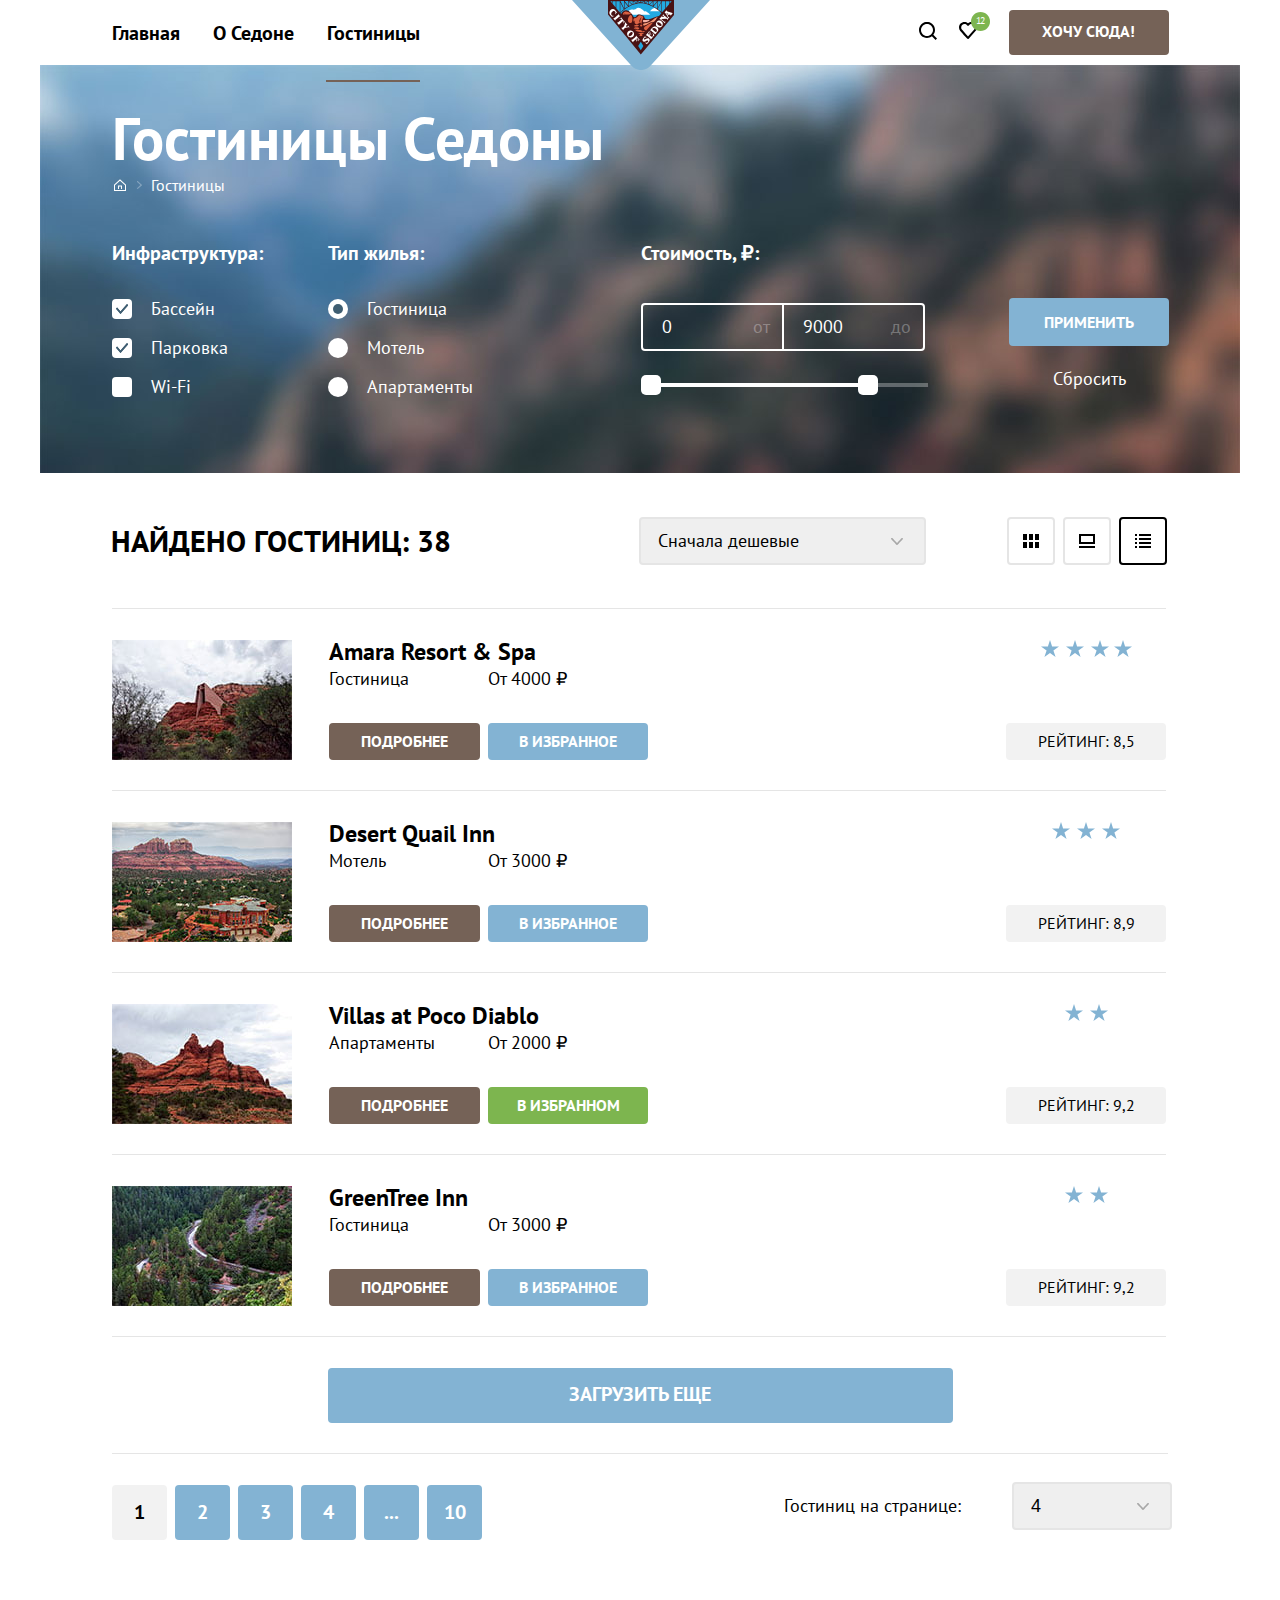
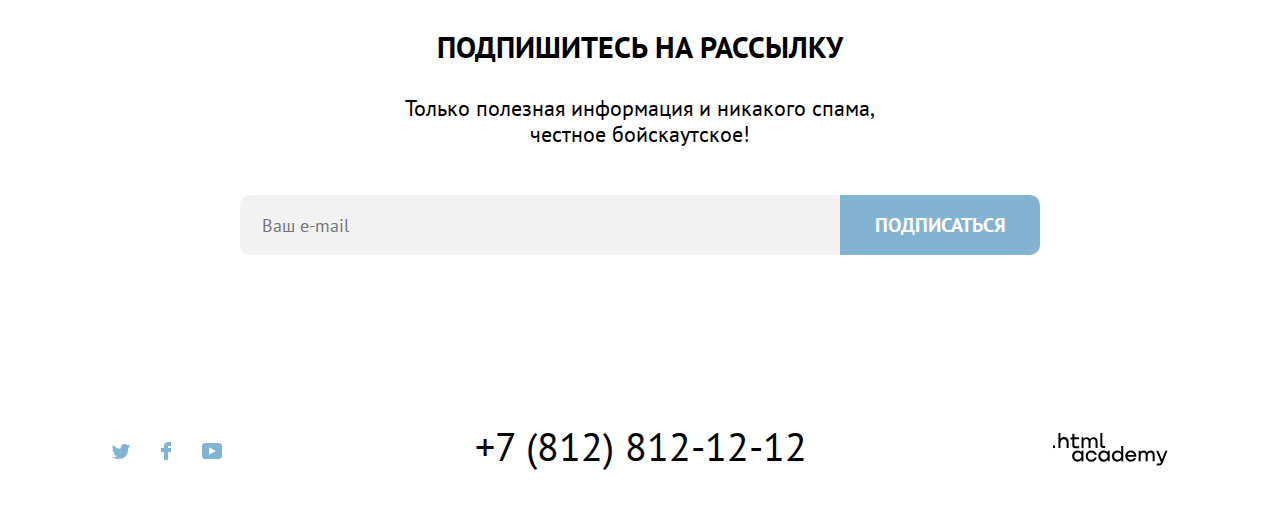
==== commit 7a9cdbd4: "Проверка макета по критериям" ====
--- a/catalog.html
+++ b/catalog.html
@@ -41,13 +41,13 @@
           </li>
           <li class="navigation-item">
             <a class="navigation-button favorites" title="Избранное" href="#">
+              <svg class="eclipse" aria-hidden="true" focusable="false" width="19" height="19" viewBox="0 0 19 19" fill="none" xmlns="http://www.w3.org/2000/svg">
+                <path d="M19 9.5C19 14.7467 14.7467 19 9.5 19C4.25329 19 0 14.7467 0 9.5C0 4.25329 4.25329 0 9.5 0C14.7467 0 19 4.25329 19 9.5Z"/>
+              </svg>
+              <span class="favorites-sum">12</span>
               <svg class="navigation-icon" aria-hidden="true" focusable="false" width="18" height="17" viewBox="0 0 18 17" fill="none" xmlns="http://www.w3.org/2000/svg">
-                <path fill-rule="evenodd" clip-rule="evenodd" d="M8.9 17C8.6 17 8.3 16.9 8.1 16.6C2.7 10.5 1.4 9.1 1.1 8.7C0.4 7.8 0 6.6 0 5.4C0 2.4 2.4 0 5.5 0C6.8 0 8 0.5 9 1.3C10 0.5 11.3 0 12.5 0C15.5 0 18 2.4 18 5.4C18 6.7 17.5 7.9 16.7 8.8L9.7 16.7C9.5 16.9 9.3 17 8.9 17ZM2.9 7.5C3.2 7.9 6.4 11.5 9 14.4L15.2 7.4C15.7 6.9 15.9 6.2 15.9 5.4C15.9 3.6 14.4 2.1 12.6 2.1C11.6 2.1 10.6 2.6 9.9 3.4C9.6 3.7 9.3 3.8 9 3.8C8.7 3.8 8.4 3.6 8.2 3.4C7.5 2.6 6.5 2.1 5.5 2.1C3.7 2.1 2.2 3.6 2.2 5.4C2.1 6.3 2.5 7 2.9 7.5C2.8 7.5 2.8 7.5 2.9 7.5Z"/>
+                <path d="M8.9 17C8.6 17 8.3 16.9 8.1 16.6C2.7 10.5 1.4 9.1 1.1 8.7C0.4 7.8 0 6.6 0 5.4C0 2.4 2.4 0 5.5 0C6.8 0 8 0.5 9 1.3C10 0.5 11.3 0 12.5 0C15.5 0 18 2.4 18 5.4C18 6.7 17.5 7.9 16.7 8.8L9.7 16.7C9.5 16.9 9.3 17 8.9 17ZM2.9 7.5C3.2 7.9 6.4 11.5 9 14.4L15.2 7.4C15.7 6.9 15.9 6.2 15.9 5.4C15.9 3.6 14.4 2.1 12.6 2.1C11.6 2.1 10.6 2.6 9.9 3.4C9.6 3.7 9.3 3.8 9 3.8C8.7 3.8 8.4 3.6 8.2 3.4C7.5 2.6 6.5 2.1 5.5 2.1C3.7 2.1 2.2 3.6 2.2 5.4C2.1 6.3 2.5 7 2.9 7.5C2.8 7.5 2.8 7.5 2.9 7.5Z"/>
               </svg>
-              <svg class="navigation-icon eclipse" aria-hidden="true" focusable="false" width="19" height="19" viewBox="0 0 19 19" fill="none" xmlns="http://www.w3.org/2000/svg">
-                <path d="M19 9.5C19 14.7467 14.7467 19 9.5 19C4.25329 19 0 14.7467 0 9.5C0 4.25329 4.25329 0 9.5 0C14.7467 0 19 4.25329 19 9.5Z"/>
-                <path d="M5.63078 12.26H7.03078V7.42L7.13078 6.83L6.73078 7.3L5.63078 8.09L5.25078 7.58L7.45078 5.88H7.81078V12.26H9.18078V13H5.63078V12.26ZM13.46 7.59C13.46 7.94333 13.3933 8.30667 13.26 8.68C13.1333 9.04667 12.9633 9.41667 12.75 9.79C12.5433 10.1633 12.31 10.53 12.05 10.89C11.79 11.2433 11.53 11.58 11.27 11.9L10.78 12.33V12.37L11.42 12.26H13.6V13H9.62V12.71C9.76667 12.5567 9.94333 12.3667 10.15 12.14C10.3567 11.9133 10.57 11.6633 10.79 11.39C11.0167 11.11 11.2367 10.8167 11.45 10.51C11.67 10.1967 11.8667 9.88 12.04 9.56C12.22 9.24 12.3633 8.92333 12.47 8.61C12.5767 8.29667 12.63 8 12.63 7.72C12.63 7.39333 12.5367 7.12333 12.35 6.91C12.1633 6.69 11.88 6.58 11.5 6.58C11.2467 6.58 11 6.63333 10.76 6.74C10.52 6.84 10.3133 6.95667 10.14 7.09L9.81 6.52C10.0433 6.32 10.32 6.16333 10.64 6.05C10.96 5.93667 11.3033 5.88 11.67 5.88C11.9567 5.88 12.21 5.92333 12.43 6.01C12.65 6.09 12.8367 6.20667 12.99 6.36C13.1433 6.51333 13.26 6.69667 13.34 6.91C13.42 7.11667 13.46 7.34333 13.46 7.59Z" fill="white"/>
-              </svg> 
             </a>
 
             <div class="popover popover-cart">
@@ -167,7 +167,7 @@
                       </li>
                     </ul>
                 </fieldset>
-            
+
                 <fieldset class="catalog-filter-group">
                 <legend class="catalog-filter-title">Тип жилья:</legend>
                     <ul class="catalog-filter-list">
@@ -194,7 +194,7 @@
                         </li>
                     </ul>
                 </fieldset>
-            
+
                 <fieldset class="catalog-filter-group">
                   <legend class="catalog-filter-title">Стоимость, ₽:</legend>
                   <div class="range-wrapper-block">
@@ -383,7 +383,7 @@
             </div>
           </form>
         </section>
-  
+
         <div class="contacts">
           <ul class="footer-social">
             <li class="footer-social-item">
@@ -408,12 +408,12 @@
               </a>
             </li>
           </ul>
-    
+
           <section class="footer-contacts">
             <h2 class="visually-hidden">Контакты</h2>
             <a class="footer-contacts-phone tel" href="tel:+78128121212">+7 (812) 812-12-12</a>
           </section>
-    
+
           <section class="about-text">
             <h2 class="visually-hidden">Сделано в .html academy</h2>
             <a class="made" href="https://htmlacademy.ru/">
@@ -437,4 +437,3 @@
         </footer>
       </body>
     </html>
-    --- a/styles/styles.css
+++ b/styles/styles.css
@@ -1,1950 +1,1960 @@
 @font-face {
-    font-family: "PT Sans";
-    font-style: normal;
-    font-weight: 400;
-    src: url("../fonts/ptsans-400.woff2") format("woff2");
-    font-display: swap;
+  font-family: "PT Sans";
+  font-style: normal;
+  font-weight: 400;
+  src: url("../fonts/ptsans-400.woff2") format("woff2");
+  font-display: swap;
 }
 
 @font-face {
-    font-family: "PT Sans";
-    font-style: normal;
-    font-weight: 700;
-    src: url("../fonts/ptsans-700.woff2") format("woff2");
-    font-display: swap;
+  font-family: "PT Sans";
+  font-style: normal;
+  font-weight: 700;
+  src: url("../fonts/ptsans-700.woff2") format("woff2");
+  font-display: swap;
 }
 
 html {
-    height: 100%;
+  height: 100%;
 }
 
 .visually-hidden {
-   visibility: hidden;
-   position: absolute;
-   width: 1px;
-   height: 1px;
-   margin: -1px;
-   padding: 0;
-   border: 0;
-   clip: rect(0 0 0 0);
-   overflow: hidden;
+  visibility: hidden;
+  position: absolute;
+  width: 1px;
+  height: 1px;
+  margin: -1px;
+  padding: 0;
+  border: 0;
+  clip: rect(0 0 0 0);
+  overflow: hidden;
 }
 
 body {
-    display: flex;
-    flex-direction: column;
-    min-height: 100%;
-    font-family: "PT Sans", sans-serif;
-    font-size: 18px;
-    line-height: 21px;
-    color:rgba(0, 0, 0, 1);
-    background-color: rgba(255, 255, 255, 1);
-    width: 1200px;
-    margin-right: auto;
-    margin-left: auto;
-    margin-top: 0;
+  display: flex;
+  flex-direction: column;
+  min-height: 100%;
+  font-family: "PT Sans", sans-serif;
+  font-size: 18px;
+  line-height: 21px;
+  color: rgba(0, 0, 0, 1);
+  background-color: rgba(255, 255, 255, 1);
+  width: 1200px;
+  margin-right: auto;
+  margin-left: auto;
+  margin-top: 0;
 }
 
 .navigation {
-    display: flex;
-    flex-wrap: wrap;
-    width: 1057px;
-    margin: 0 auto;
-    min-height: 65px;
+  display: flex;
+  flex-wrap: wrap;
+  width: 1057px;
+  margin: 0 auto;
+  min-height: 65px;
 }
 
 .navigation-list {
-    display: flex;
-    flex-wrap: wrap;
-    align-items: center;
-    list-style-type: none;
-    margin: 0;
-    padding: 0;
-    width: 400px;
-    min-height: 65px;
+  display: flex;
+  flex-wrap: wrap;
+  align-items: center;
+  list-style-type: none;
+  margin: 0;
+  padding: 0;
+  width: 400px;
+  min-height: 65px;
 }
 
 .navigation-item {
-    position: relative;
-    max-height: 65px;
+  position: relative;
+  max-height: 65px;
 }
 
 .navigation-link {
-    position: relative;
-    display: block;
-    padding: 6px 12px;
-    font-size: 20px;
-    line-height: 25,88px;
-    font-weight: 700;
-    text-align: center;
-    text-decoration: none;
-    color: rgba(0, 0, 0, 1);
-    margin-top: 19px;
-    margin-bottom: 21px;
-    outline: none;
-    margin-right: 9px;
+  position: relative;
+  display: block;
+  padding: 6px 12px;
+  font-size: 20px;
+  line-height: 25.88px;
+  font-weight: 700;
+  text-align: center;
+  text-decoration: none;
+  color: rgba(0, 0, 0, 1);
+  margin-top: 19px;
+  margin-bottom: 21px;
+  outline: none;
+  margin-right: 9px;
 }
 
 .navigation-list .navigation-link {
-    left: -12px;
-    top: -4px;
+  left: -12px;
+  top: -4px;
 }
 
 .navigation-list .navigation-link:hover {
-    color: rgba(117, 98, 87, 1);
+  color: rgba(117, 98, 87, 1);
 }
 
 .navigation-list .navigation-link:focus {
-    color: rgba(117, 98, 87, 1);
-    box-shadow: inset 0 0 0 3px #83B3D3;
-    border-radius: 10px;
+  color: rgba(117, 98, 87, 1);
+  box-shadow: inset 0 0 0 3px rgba(131, 179, 211, 1);
+  border-radius: 10px;
 }
 
 .navigation-list .navigation-link:active {
-    color: rgba(117, 98, 87, 0.3);
-    box-shadow: none;
+  color: rgba(117, 98, 87, 0.3);
+  box-shadow: none;
 }
 
 .navigation-link.current::after {
-    content: "";
-    position: absolute;
-    display: block;
-    top: 66px;
-    left: 0;
-    right: 0;
-    bottom: 0;
-    margin: auto;
-    width: 70;
-    border-bottom: 2px solid rgba(117, 98, 87, 1);
-    width: 80%;
-    z-index: 2;
+  content: "";
+  position: absolute;
+  display: block;
+  top: 66px;
+  left: 0;
+  right: 0;
+  bottom: 0;
+  margin: auto;
+  border-bottom: 2px solid rgba(117, 98, 87, 1);
+  width: 80%;
+  z-index: 2;
 }
 
 
 .navigation-logo {
-    position: absolute;
-    margin-left: 460px;
-    z-index: 2;
+  position: absolute;
+  margin-left: 460px;
+  z-index: 2;
 }
 
 .navigation-user {
-    display: flex;
-    margin:0;
-    margin-left: auto;
-    list-style-type: none;
-    max-width: 300px;
-    align-items: center;
+  display: flex;
+  margin: 0;
+  margin-left: auto;
+  list-style-type: none;
+  max-width: 300px;
+  align-items: center;
 }
 
 
 .navigation-user .navigation-item:not(.navigation-item.button) {
-    margin: 1px;
+  margin: 1px;
 }
 
 .search {
-    width: 18px;
-    height: 18px;
-    outline: none;
+  width: 18px;
+  height: 18px;
+  outline: none;
 }
 
 .navigation-icon {
-    fill: black;
-    padding: 10px;
+  fill: rgba(0, 0, 0, 1);
+  padding: 10px;
 }
 
 .navigation-button:hover .navigation-icon:not(.eclipse) {
-    fill: rgba(117, 98, 87, 1);
+  fill: rgba(117, 98, 87, 1);
 }
 
 .navigation-button:focus .navigation-icon:not(.eclipse) {
-    fill: rgba(117, 98, 87, 1);
-    box-shadow: inset 0 0 0 3px #83B3D3;
-    border-radius: 10px;
-    outline: none;
-}
-
-.navigation-button:active .navigation-icon:not(.eclipse){
-    fill: rgba(117, 98, 87, 0.3);
-    box-shadow: none;
+  fill: rgba(117, 98, 87, 1);
+  box-shadow: inset 0 0 0 3px rgba(131, 179, 211, 1);
+  border-radius: 10px;
+  outline: none;
+}
+
+.navigation-button:active .navigation-icon:not(.eclipse) {
+  fill: rgba(117, 98, 87, 0.3);
+  box-shadow: none;
+}
+
+.navigation-button:active .favorites-sum {
+  color: rgba(255, 255, 255, 0.3);
 }
 
 .favorites {
-    position: relative;
-    display: block;
-    outline: none;
+  position: relative;
+  display: block;
+  outline: none;
 }
 
 .eclipse {
-    position: absolute;
-    top: -10px;
-    right: -13px;
-    fill: rgba(125, 181, 80, 1);
+  position: absolute;
+  top: 0;
+  right: -3px;
+  fill: rgba(125, 181, 80, 1);
+}
+
+.favorites-sum {
+  position: absolute;
+  font-size: 10px;
+  line-height: 12.94px;
+  text-decoration: none;
+  color: rgba(255, 255, 255, 1);
+  width: 19px;
+  text-align: center;
+  right: -2.5px;
+  top: 3px;
+  letter-spacing: -1px;
 }
 
 .navigation-link.button {
-    margin: 0;
-    margin-left: 21px;
-    padding: 0;
+  margin: 0;
+  margin-left: 21px;
+  padding: 0;
 }
 
 .white-link {
-    color: rgba(255, 255, 255, 1);
-    font-size: 16px;
-    text-transform: uppercase;
-    margin: 0;
-
-    display: flex;
-    box-sizing: border-box;
-    width: 160px;
-    padding-top: 9px;
-    padding-bottom: 10px;
-    background-color: #756257;
-    border-radius: 4px;
-    justify-content: center;
-    align-items: center;
-  }
-
-  .navigation-link.button:hover .white-link{
-    background: rgba(97, 80, 72, 1);
-    color: rgba(255, 255, 255, 1);
-  }
-
-  .navigation-link.button:focus .white-link{
-    background: rgba(97, 80, 72, 1);
-    box-shadow: 0 0 0 3px rgba(131, 179, 211, 1);
-    border-radius: 4px;
-    outline: none;
-  }
-
-  .navigation-link.button:active .white-link{
-    background: rgba(97, 80, 72, 1);
-    color: rgba(255, 255, 255, 0.3);
-    box-shadow: none;
-  }
-
-  .main-container {
-      flex-grow: 1;
-  }
-
-  .main-index {
-    color: rgba(0, 0, 0, 1);
-    background-color: rgba(255, 255, 255, 1);
-  }
+  color: rgba(255, 255, 255, 1);
+  font-size: 16px;
+  text-transform: uppercase;
+  margin: 0;
+
+  display: flex;
+  box-sizing: border-box;
+  width: 160px;
+  padding-top: 9px;
+  padding-bottom: 10px;
+  background-color: #756257;
+  border-radius: 4px;
+  justify-content: center;
+  align-items: center;
+}
+
+.navigation-link.button:hover .white-link {
+  background: rgba(97, 80, 72, 1);
+  color: rgba(255, 255, 255, 1);
+}
+
+.navigation-link.button:focus .white-link {
+  background: rgba(97, 80, 72, 1);
+  box-shadow: 0 0 0 3px rgba(131, 179, 211, 1);
+  border-radius: 4px;
+  outline: none;
+}
+
+.navigation-link.button:active .white-link {
+  background: rgba(97, 80, 72, 1);
+  color: rgba(255, 255, 255, 0.3);
+  box-shadow: none;
+}
+
+.main-container {
+  flex-grow: 1;
+}
+
+.main-index {
+  color: rgba(0, 0, 0, 1);
+  background-color: rgba(255, 255, 255, 1);
+}
 
 .main-bg {
-    background-image: url("../img/index-bg-min.jpg");
-    background-repeat: no-repeat;
-    width: 1200px;
-    height: 485px;
-    position: relative;
+  background-image: url("../img/index-bg-min.jpg");
+  background-repeat: no-repeat;
+  width: 1200px;
+  height: 485px;
+  position: relative;
 }
 
 .main-index-logo {
-    position: absolute;
-    top: 51px;
-    left: 371px;
+  position: absolute;
+  top: 51px;
+  left: 371px;
 }
 
 .promo {
-    text-align: center;
-    min-height: 282px;
-    display: flex;
-    flex-direction: column;
+  text-align: center;
+  min-height: 282px;
+  display: flex;
+  flex-direction: column;
 }
 
 .main_title {
-    font-size: 30px;
-    line-height: 36px;
-    font-weight: 700;
-    text-transform: uppercase;
-    margin: 0;
-    margin-top: 63px;
-    margin-bottom: 33px;
-}
-
-.main_description{
-    font-size: 22px;
-    line-height: 36px;
-    margin: 0;
-    margin-bottom: 79px;
+  font-size: 30px;
+  line-height: 36px;
+  font-weight: 700;
+  text-transform: uppercase;
+  margin: 0;
+  margin-top: 63px;
+  margin-bottom: 33px;
+}
+
+.main_description {
+  font-size: 22px;
+  line-height: 36px;
+  margin: 0;
+  margin-bottom: 79px;
 }
 
 .advantages {
-    text-align: center;
+  text-align: center;
 }
 
 .advantages-list {
-    text-align: center;
-    color: rgba(0, 0, 0, 1);
-    list-style-type: none;
-    margin: 0;
-    padding: 0;
-    display: flex;
-    flex-wrap: wrap;
+  text-align: center;
+  color: rgba(0, 0, 0, 1);
+  list-style-type: none;
+  margin: 0;
+  padding: 0;
+  display: flex;
+  flex-wrap: wrap;
 }
 
 .block-blue {
-    background-color: rgba(131, 179, 211, 1);
-    color: rgba(255, 255, 255, 1);
-    width: 400px;
-    min-height: 384px;
-    flex-wrap: nowrap;
+  background-color: rgba(131, 179, 211, 1);
+  color: rgba(255, 255, 255, 1);
+  width: 400px;
+  min-height: 384px;
+  flex-wrap: nowrap;
 }
 
 .detail-list {
-    display: flex;
-    flex-direction: row;
-    list-style-type: none;
-    margin: 0;
-    padding: 0;
+  display: flex;
+  flex-direction: row;
+  list-style-type: none;
+  margin: 0;
+  padding: 0;
 }
 
 .detail-item {
-    position: relative;
-    width: 400px;
-    min-height: 384px;
+  position: relative;
+  width: 400px;
+  min-height: 384px;
 }
 
 .detail-item-blue {
-    background-color: rgba(131, 179, 211, 0.12);
+  background-color: rgba(131, 179, 211, 0.12);
 }
 
 .detail-item-white {
-    background-color: rgba(255, 255, 255, 1);
+  background-color: rgba(255, 255, 255, 1);
 }
 
 .detail-title {
-    font-size: 24px;
-    line-height: 28px;
-    text-transform: uppercase;
-    margin: 0;
+  font-size: 24px;
+  line-height: 28px;
+  text-transform: uppercase;
+  margin: 0;
 }
 
 .detail {
-    margin-top: 184px;
-    margin-left: auto;
-    margin-right: auto;
-    width: 250px;
-    text-align: center;
+  margin-top: 184px;
+  margin-left: auto;
+  margin-right: auto;
+  width: 250px;
+  text-align: center;
 }
 
 .detail-icon {
-    position: absolute;
+  position: absolute;
 }
 
 .icon-house {
-    background-image: url("../img/house.svg");
-    background-repeat: no-repeat;
-    width: 75px;
-    height: 72px;
-    top: 89px;
-    left: 163px;
+  background-image: url("../img/house.svg");
+  background-repeat: no-repeat;
+  width: 75px;
+  height: 72px;
+  top: 89px;
+  left: 163px;
 }
 
 .icon-food {
-    background-image: url("../img/food.svg");
-    background-repeat: no-repeat;
-    width: 74px;
-    height: 70px;
-    top: 91px;
-    left: 163px;
+  background-image: url("../img/food.svg");
+  background-repeat: no-repeat;
+  width: 74px;
+  height: 70px;
+  top: 91px;
+  left: 163px;
 }
 
 .icon-souvenirs {
-    background-image: url("../img/souvenirs.svg");
-    background-repeat: no-repeat;
-    width: 64px;
-    height: 76px;
-    top: 85px;
-    left: 168px;
+  background-image: url("../img/souvenirs.svg");
+  background-repeat: no-repeat;
+  width: 64px;
+  height: 76px;
+  top: 85px;
+  left: 168px;
 }
 
 .adv-2 {
-    display: flex;
-    flex-direction: row-reverse;
-    margin: 0;
-    padding: 0;
+  display: flex;
+  flex-direction: row-reverse;
+  margin: 0;
+  padding: 0;
 }
 
 
 .other-adv {
-    display: flex;
-    list-style-type: none;
-    padding: 0;
+  display: flex;
+  list-style-type: none;
+  padding: 0;
 }
 
 .advantages-item {
-    display: flex;
-    flex-wrap: nowrap;
-    background-color: rgba(131, 179, 211, 1);
+  display: flex;
+  flex-wrap: nowrap;
+  background-color: rgba(131, 179, 211, 1);
 }
 
 .advantages-title {
-    font-size: 24px;
-    line-height: 28px;
-    text-transform: uppercase;
-    padding:0;
-    margin-top: 98px;
-    margin-bottom: 30px;
+  font-size: 24px;
+  line-height: 28px;
+  text-transform: uppercase;
+  padding: 0;
+  margin-top: 98px;
+  margin-bottom: 30px;
 }
 
 .advantages-description {
-    margin-top: 29px;
+  margin-top: 29px;
 }
 
 .advantages-item-light {
-    background-color: rgba(131, 179, 211, 0.12);
-    width: 400px;
-    min-height: 384px;
+  background-color: rgba(131, 179, 211, 0.12);
+  width: 400px;
+  min-height: 384px;
 }
 
 .advantages-item-dark {
-    background-color: rgba(131, 179, 211, 0.2);
-    width: 400px;
-    min-height: 384px;
+  background-color: rgba(131, 179, 211, 0.2);
+  width: 400px;
+  min-height: 384px;
 }
 
 .appointment {
-    margin-top: 91px;
-    margin-bottom: 0;
-    text-align: center;
-
-    display: flex;
-    flex-direction: column;
-    align-items: center;
+  margin-top: 91px;
+  margin-bottom: 0;
+  text-align: center;
+
+  display: flex;
+  flex-direction: column;
+  align-items: center;
 }
 
 .appointment-title {
-    font-size: 30px;
-    font-weight: 700;
-    line-height: 36px;
-    text-transform: uppercase;
-    height: 50px;
-    margin-top: 0;
-    margin-bottom: 15px;
+  font-size: 30px;
+  font-weight: 700;
+  line-height: 36px;
+  text-transform: uppercase;
+  height: 50px;
+  margin-top: 0;
+  margin-bottom: 15px;
 }
 
 .appointment-description {
-    font-size: 22px;
-    line-height: 26px;
-    white-space: pre;
-    text-align: center;
-    margin-top: 0;
-    margin-bottom: 37px;
+  font-size: 22px;
+  line-height: 26px;
+  white-space: pre;
+  text-align: center;
+  margin-top: 0;
+  margin-bottom: 37px;
 }
 
 .appointment-button {
-    font-size: 20px;
-    line-height: 36px;
-    font-weight: 700;
-    color: rgba(255, 255, 255, 1);
-    text-decoration: none;
-    text-transform: uppercase;
-
-    display: flex;
-    box-sizing: border-box;
-    width: 575px;
-    height: 60px;
-    background-color: rgba(117, 98, 87, 1);
-    border-radius: 10px;
-    justify-content: center;
-    align-items: center;
-    margin-top: 0;
-    margin-bottom: 89px;
+  font-size: 20px;
+  line-height: 36px;
+  font-weight: 700;
+  color: rgba(255, 255, 255, 1);
+  text-decoration: none;
+  text-transform: uppercase;
+  display: flex;
+  box-sizing: border-box;
+  width: 575px;
+  height: 60px;
+  background-color: rgba(117, 98, 87, 1);
+  border-radius: 10px;
+  justify-content: center;
+  align-items: center;
+  margin-top: 0;
+  margin-bottom: 89px;
 }
 
 .appointment-button:hover {
-    background-color: rgba(97, 80, 72, 1);
+  background-color: rgba(97, 80, 72, 1);
 }
 
 .appointment-button:focus {
-    background-color: rgba(97, 80, 72, 1);
-    border: 3px solid rgba(131, 179, 211, 1);
-    border-radius: 10px;
-    outline: none;
+  background-color: rgba(97, 80, 72, 1);
+  border: 3px solid rgba(131, 179, 211, 1);
+  border-radius: 10px;
+  outline: none;
 }
 
 .appointment-button:active {
-    background-color: rgba(97, 80, 72, 1);
-    color: rgba(255, 255, 255, 0.3);
-    border: none;
+  background-color: rgba(97, 80, 72, 1);
+  color: rgba(255, 255, 255, 0.3);
+  border: none;
 }
 
 .footer-bg {
-    background-image: url("../img/footer-background-min.jpg");
-    background-repeat: no-repeat;
-    width: 1200px;
-    height: 411px;
-    text-align: center;
-    color: rgba(255, 255, 255, 1);
-    background-color: rgb(75, 136, 177);
+  background-image: url("../img/footer-background-min.jpg");
+  background-repeat: no-repeat;
+  width: 1200px;
+  height: 411px;
+  text-align: center;
+  color: rgba(255, 255, 255, 1);
+  background-color: rgb(75, 136, 177);
 }
 
 .page-footer-title {
-    font-size: 30px;
-    line-height: 36px;
-    font-weight: 700;
-    padding-top: 94px;
-    text-transform: uppercase;
-    margin: 0;
-    margin-bottom: 30px;
+  font-size: 30px;
+  line-height: 36px;
+  font-weight: 700;
+  padding-top: 94px;
+  text-transform: uppercase;
+  margin: 0;
+  margin-bottom: 30px;
 }
 
 .page-footer-description {
-    font-size: 22px;
-    line-height: 26px;
-    margin: 0;
-    margin-bottom: 30px;
+  font-size: 22px;
+  line-height: 26px;
+  margin: 0;
+  margin-bottom: 30px;
 }
 
 .email-form {
-    display: flex;
-    justify-content: center;
-    align-items: center;
+  display: flex;
+  justify-content: center;
+  align-items: center;
 }
 
 .field {
-    font-family: "PT Sans", sans-serif;
-    line-height: 26px;
-    font-size: 18px;
-    width: 576px;
-    height: 58px;
-    border: none;
-    border-radius: 10px 0px 0px 10px;
-    padding-left: 22px;
+  font-family: "PT Sans", sans-serif;
+  line-height: 26px;
+  font-size: 18px;
+  width: 576px;
+  height: 58px;
+  border: none;
+  border-radius: 10px 0 0 10px;
+  padding-left: 22px;
 }
 
 .field-catalog {
-    background-color: rgba(242, 242, 242, 1);
+  background-color: rgba(242, 242, 242, 1);
 }
 
 input[type="email"]:hover {
-    background-color: rgba(229, 229, 229, 1);
+  background-color: rgba(229, 229, 229, 1);
 }
 
 input[type="email"]:focus {
-    background-color: rgba(229, 229, 229, 1);
-    outline: 3px solid rgba(131, 179, 211, 1);
-    border-radius: 10px 0px 0px 10px;
+  background-color: rgba(229, 229, 229, 1);
+  outline: 3px solid rgba(131, 179, 211, 1);
+  border-radius: 10px 0 0 10px;
 }
 
 input[type="email"]:active {
-    background-color: rgba(255, 255, 255, 1);
-    outline: 2px solid rgba(0, 0, 0, 1);
-    border-radius: 10px 0px 0px 10px;
+  background-color: rgba(255, 255, 255, 1);
+  box-shadow: inset 0 0 0 2px rgba(0, 0, 0, 1);
+  border-radius: 10px 0 0 10px;
 }
 
 input[type="email"]:invalid:focus {
-    background-color: rgba(255, 255, 255, 1);
-    outline: 2px solid rgba(255, 87, 87, 1);;
-    border-radius: 10px 0px 0px 10px;
-}
-
+  background-color: rgba(255, 255, 255, 1);
+  box-shadow: inset 0 0 0 2px rgba(255, 87, 87, 1);
+  border-radius: 10px 0 0 10px;
+}
 
 .newsletter-form {
-    display: flex;
-    flex-direction: row;
-    justify-content: center;
-    align-items: center;
+  display: flex;
+  flex-direction: row;
+  justify-content: center;
+  align-items: center;
 }
 
 button.newsletter-button {
-    width: 200px;
-    height: 60px;
-    border: none;
-    border-radius: 0px 10px 10px 0px;
-    background-color: rgba(131, 179, 211, 1);
-    color: rgba(255, 255, 255, 1);
-    font-family: "PT Sans", sans-serif;
-    font-weight: 700;
-    font-size: 20px;
-    line-height: 26px;
-    text-transform: uppercase;
-    box-sizing: border-box;
+  width: 200px;
+  height: 60px;
+  border: none;
+  border-radius: 0 10px 10px 0;
+  background-color: rgba(131, 179, 211, 1);
+  color: rgba(255, 255, 255, 1);
+  font-family: "PT Sans", sans-serif;
+  font-weight: 700;
+  font-size: 20px;
+  line-height: 26px;
+  text-transform: uppercase;
+  box-sizing: border-box;
 }
 
 button.newsletter-button:hover {
-    background-color: rgba(104, 162, 202, 1);
+  background-color: rgba(104, 162, 202, 1);
 }
 
 button.newsletter-button:focus {
-    background-color: rgba(104, 162, 202, 1);
-    box-shadow: 0 0 0 3px rgba(117, 98, 87, 1);
-    outline: none;
+  background-color: rgba(104, 162, 202, 1);
+  box-shadow: 0 0 0 3px rgba(117, 98, 87, 1);
+  outline: none;
 }
 
 button.newsletter-button:active {
-    background-color: rgba(104, 162, 202, 1);
-    color: rgba(255, 255, 255, 0.3);
-    box-shadow: none;
+  background-color: rgba(104, 162, 202, 1);
+  color: rgba(255, 255, 255, 0.3);
+  box-shadow: none;
 }
 
 .contacts {
-    display: flex;
-    width: auto;
-    justify-content: space-between;
-    min-height: 120px;
-    margin-right: 49.45px;
-    margin-left: 62px;
+  display: flex;
+  width: auto;
+  justify-content: space-between;
+  min-height: 120px;
+  margin-right: 49.45px;
+  margin-left: 62px;
 }
 
 .footer-social {
-    min-width: 130px;
-    display: flex;
-    align-items: center;
-    padding: 0;
-    margin: 0;
-    justify-content: space-between;
-    list-style-type: none;
-    margin-right: 20px;
+  min-width: 130px;
+  display: flex;
+  align-items: center;
+  padding: 0;
+  margin: 0;
+  justify-content: space-between;
+  list-style-type: none;
+  margin-right: 20px;
 }
 
 .twitter {
-    width: 18px;
-    height: 15px;
+  width: 18px;
+  height: 15px;
 }
 
 .twitter .social-icon {
-    padding: 10px;
+  padding: 10px;
 }
 
 .facebook {
-    width: 10px;
-    height: 18px;
+  width: 10px;
+  height: 18px;
 }
 
 .facebook .social-icon {
-    padding: 11px 15px;
+  padding: 11px 15px;
 }
 
 .youtube {
-    width: 20px;
-    height: 16px;
+  width: 20px;
+  height: 16px;
 }
 
 .youtube .social-icon {
-    padding: 12px 10px;
+  padding: 12px 10px;
 }
 
 .social-icon {
-    display: flex;
-    align-items: center;
-    fill: rgba(131, 179, 211, 1);
+  display: flex;
+  align-items: center;
+  fill: rgba(131, 179, 211, 1);
 }
 
 .footer-social-link {
-    outline: none;
+  outline: none;
 }
 
 .social-icon:hover {
-    fill: rgba(104, 162, 202, 1);
-}
-
-.footer-social-link:focus .social-icon{
-    fill: rgba(104, 162, 202, 1);
-    box-shadow: 0 0 0 3px rgba(131, 179, 211, 1);
-    border-radius: 10px;
-}
-
-.footer-social-link:active .social-icon{
-    opacity: 0.3;
-    box-shadow: none;
+  fill: rgba(104, 162, 202, 1);
+}
+
+.footer-social-link:focus .social-icon {
+  fill: rgba(104, 162, 202, 1);
+  box-shadow: 0 0 0 3px rgba(131, 179, 211, 1);
+  border-radius: 10px;
+}
+
+.footer-social-link:active .social-icon {
+  opacity: 0.3;
+  box-shadow: none;
 }
 
 .footer-contacts {
-    width: 720px;
-    display: flex;
-    justify-content: center;
-    align-items: center;
+  width: 720px;
+  display: flex;
+  justify-content: center;
+  align-items: center;
 }
 
 .footer-contacts-phone {
-    font-size: 40px;
-    line-height: 40px;
-    text-decoration: none;
-    color: rgba(0, 0, 0, 1);
-    padding: 15px;
-    height: 50px;
-    width: 720px;
-    text-align: center;
+  font-size: 40px;
+  line-height: 40px;
+  text-decoration: none;
+  color: rgba(0, 0, 0, 1);
+  padding: 15px;
+  height: 50px;
+  width: 720px;
+  text-align: center;
 }
 
 .footer-contacts-phone:hover {
-    color: rgba(117, 98, 87, 1);
+  color: rgba(117, 98, 87, 1);
 }
 
 .footer-contacts-phone:focus {
-    color: rgba(117, 98, 87, 1);
-    box-shadow: 0 0 0 3px rgba(131, 179, 211, 1);
-    border-radius: 10px;
-    outline: none;
+  color: rgba(117, 98, 87, 1);
+  box-shadow: 0 0 0 3px rgba(131, 179, 211, 1);
+  border-radius: 10px;
+  outline: none;
 }
 
 .footer-contacts-phone:active {
-    opacity: 0.3;
-    box-shadow: none;
+  opacity: 0.3;
+  box-shadow: none;
 }
 
 .about-text {
-    display: flex;
-    align-items: center;
+  display: flex;
+  align-items: center;
 }
 
 .made-icon {
-    fill: rgba(0, 0, 0, 1);
-    padding: 18.55px 22.55px;
+  fill: rgba(0, 0, 0, 1);
+  padding: 18.55px 22.55px;
 }
 
 .made {
-    outline: none;
+  outline: none;
 }
 
 .made:hover .made-icon {
-    fill: rgba(117, 98, 87, 1);
+  fill: rgba(117, 98, 87, 1);
 }
 
 .made:focus .made-icon {
-    fill: rgba(117, 98, 87, 1);
-    box-shadow: 0 0 0 3px rgba(131, 179, 211, 1);
-    border-radius: 10px;
-    outline: none;
+  fill: rgba(117, 98, 87, 1);
+  box-shadow: 0 0 0 3px rgba(131, 179, 211, 1);
+  border-radius: 10px;
+  outline: none;
 }
 
 .made:active .made-icon {
-    opacity: 0.3;
-    box-shadow: none;
+  opacity: 0.3;
+  box-shadow: none;
 }
 
 .page-container {
-    display: flex;
-    flex-direction: column;
-    margin: 0 auto;
-    width: 1056px;
-  }
+  display: flex;
+  flex-direction: column;
+  margin: 0 auto;
+  width: 1056px;
+}
 
 .inner-bg {
-    background-image: url("../img/catalog-background-min.jpg");
-    background-repeat: no-repeat;
-    width: 1200px;
-    min-height: 408px;
-    background-color: rgba(131, 179, 211, 1);
+  background-image: url("../img/catalog-background-min.jpg");
+  background-repeat: no-repeat;
+  width: 1200px;
+  min-height: 408px;
+  background-color: rgba(131, 179, 211, 1);
 }
 
 .inner-header-title {
-    font-size: 60px;
-    line-height: 77px;
-    font-weight: 700;
-    color: rgba(255, 255, 255, 1);
-    width: 528px;
-    margin-top: 35px;
-    margin-bottom: 0;
+  font-size: 60px;
+  line-height: 77px;
+  font-weight: 700;
+  color: rgba(255, 255, 255, 1);
+  width: 528px;
+  margin-top: 35px;
+  margin-bottom: 0;
 }
 
 .breadcrumbs {
-    display: flex;
-    align-items: center;
-    list-style-type: none;
-    margin-bottom: 0;
-    padding: 0;
-    margin-top: 0;
-    position: relative;
-    left: -6px;
-    top: -6px;
+  display: flex;
+  align-items: center;
+  list-style-type: none;
+  margin-bottom: 0;
+  padding: 0;
+  margin-top: 0;
+  position: relative;
+  left: -6px;
+  top: -6px;
 }
 
 .breadcrumbs-link {
-    font-size: 16px;
-    line-height: 20,7px;
-    text-decoration: none;
-    color: rgba(255, 255, 255, 1);
+  font-size: 16px;
+  line-height: 20.7px;
+  text-decoration: none;
+  color: rgba(255, 255, 255, 1);
 }
 
 .breadcrumbs-link.home {
-    position: relative;
-    display: block;
-    padding: 8px;
-    padding-top: 6px;
-    padding-bottom: 9px;
-    width: 12px;
-    height: 12px;
-    outline: none;
-    margin-right: 12px;
+  position: relative;
+  display: block;
+  padding: 8px;
+  padding-top: 6px;
+  padding-bottom: 9px;
+  width: 12px;
+  height: 12px;
+  outline: none;
+  margin-right: 12px;
 }
 
 .home {
-    position: absolute;
-    top: 0;
-    right: 0;
-    bottom: 0;
-    left: 0;
-    margin: auto;
-    fill: rgba(255, 255, 255, 1);
+  position: absolute;
+  top: 0;
+  right: 0;
+  bottom: 0;
+  left: 0;
+  margin: auto;
+  fill: rgba(255, 255, 255, 1);
 }
 
 .breadcrumbs-link:hover {
-    opacity: 0.6;
+  opacity: 0.6;
 }
 
 .breadcrumbs-link:focus {
-    box-shadow: inset 0 0 0 3px rgba(131, 179, 211, 1);
-    border-radius: 4px;
-    opacity: 1;
+  box-shadow: inset 0 0 0 3px rgba(131, 179, 211, 1);
+  border-radius: 4px;
+  opacity: 1;
 }
 
 .breadcrumbs-link:active {
-    opacity: 0.3;
-    box-shadow: none;
+  opacity: 0.3;
+  box-shadow: none;
 }
 
 .breadcrumbs-item:not(:last-child)::after {
-    content: "";
-    background-image: url("../img/nav-arrow.svg");
-    background-repeat: no-repeat;
-    width: 5.11px;
-    height: 7.95px;
-    opacity: 0.3;
-    position: absolute;
-    top: 10px;
-    left: 31px;
+  content: "";
+  background-image: url("../img/nav-arrow.svg");
+  background-repeat: no-repeat;
+  width: 5.11px;
+  height: 7.95px;
+  opacity: 0.3;
+  position: absolute;
+  top: 10px;
+  left: 31px;
 }
 
 
 .breadcrumbs-link.hotels {
-    padding: 0 5px;
-    outline: none;
+  padding: 0 5px;
+  outline: none;
 }
 
 .breadcrumbs-link.hotels:focus {
-    box-shadow: 0 0 0 3px rgba(131, 179, 211, 1);
-    border-radius: 4px;
-    opacity: 1;
+  box-shadow: 0 0 0 3px rgba(131, 179, 211, 1);
+  border-radius: 4px;
+  opacity: 1;
 }
 
 .breadcrumbs-link.hotels:active {
-    box-shadow: none;
-    opacity: 0.3;
+  box-shadow: none;
+  opacity: 0.3;
 }
 
 .catalog-products {
-    font-size: 18px;
-    line-height: 23,29px;
-    color: rgba(255, 255, 255, 1);
-    margin-top: 37px;
+  font-size: 18px;
+  line-height: 23.29px;
+  color: rgba(255, 255, 255, 1);
+  margin-top: 37px;
 }
 
 .catalog-filter {
-    width: 1057px;
-    display: flex;
-    flex-direction: row;
+  width: 1057px;
+  display: flex;
+  flex-direction: row;
 }
 
 .catalog-filter-list {
-    list-style-type: none;
-    padding: 0;
-    margin: 0;
-    min-height: 150px;
-    width: 151px;
+  list-style-type: none;
+  padding: 0;
+  margin: 0;
+  min-height: 150px;
+  width: 151px;
 }
 
 .catalog-filter-group:nth-child(1) {
-    width: 150px;
-    margin-right: 65px;
-    border: 0;
-    padding: 0;
-    margin-left: 0;
+  width: 150px;
+  margin-right: 65px;
+  border: 0;
+  padding: 0;
+  margin-left: 0;
 }
 
 .catalog-filter-group:nth-child(2) {
-    min-width: 145px;
-    margin: 0;
-    margin-right: 167px;
-    border: 0;
-    padding: 0;
+  min-width: 145px;
+  margin: 0;
+  margin-right: 167px;
+  border: 0;
+  padding: 0;
 }
 
 .catalog-filter-group:nth-child(3) {
-    width: 287px;
-    border: 0;
-    padding: 0;
-    margin: 0;
-    margin-right: 81px;
+  width: 287px;
+  border: 0;
+  padding: 0;
+  margin: 0;
+  margin-right: 81px;
 }
 
 .catalog-filter-title {
-    font-size: 20px;
-    line-height: 25,88px;
-    font-weight: 700;
-    padding: 0;
-    margin-bottom: 30px;
+  font-size: 20px;
+  line-height: 25.88px;
+  font-weight: 700;
+  padding: 0;
+  margin-bottom: 30px;
 }
 
 .catalog-filter-item:not(.catalog-filter-item:last-child) {
-    padding-bottom: 16px;
+  padding-bottom: 16px;
 }
 
 .control {
-    position: relative;
-    display: block;
-    padding-left: 39px;
+  position: relative;
+  display: block;
+  padding-left: 39px;
 }
 
 .control-mark {
-    position: absolute;
-    top: 2px;
-    left: 0;
-    width: 20px;
-    height: 20px;
-    background-color: rgba(255, 255, 255, 1);
-    border-radius: 4px;
+  position: absolute;
+  top: 2px;
+  left: 0;
+  width: 20px;
+  height: 20px;
+  background-color: rgba(255, 255, 255, 1);
+  border-radius: 4px;
 }
 
 .control:hover .control-mark {
-    background-color: rgba(255, 255, 255, 0.6);
+  background-color: rgba(255, 255, 255, 0.6);
 }
 
 .control-input:disabled + .control-mark {
-    background-color: rgba(255, 255, 255, 0.3);
+  background-color: rgba(255, 255, 255, 0.3);
 }
 
 .control-input[type="checkbox"]:checked + .control-mark::before,
 .control-input[type="checkbox"]:checked + .control-mark::after {
-    position: absolute;
-    top: 5px;
-    left: 4px;
-    width: 12px;
-    height: 10px;
-    background-image: url("../img/checked.svg");
-    content: "";
+  position: absolute;
+  top: 5px;
+  left: 4px;
+  width: 12px;
+  height: 10px;
+  background-image: url("../img/checked.svg");
+  content: "";
 }
 
 .control-input[type="radio"] + .control-mark {
-    border-radius: 50%;
+  border-radius: 50%;
 }
 
 .control-input[type="radio"]:checked + .control-mark::before {
-    position: absolute;
-    top: 25%;
-    left: 25%;
-    bottom: 25%;
-    right: 25%;
-    width: 10px;
-    height: 10px;
-    background-color: rgba(63, 94, 114, 1);
-    border-radius: 50%;
-    content: "";
+  position: absolute;
+  top: 25%;
+  left: 25%;
+  bottom: 25%;
+  right: 25%;
+  width: 10px;
+  height: 10px;
+  background-color: rgba(63, 94, 114, 1);
+  border-radius: 50%;
+  content: "";
 }
 
 .catalog-filter-input {
-    width: 143px;
-    height: 48px;
-    color: rgba(255, 255, 255, 1);
-    font-family: inherit;
-    padding-left: 19px;
+  width: 143px;
+  height: 48px;
+  color: rgba(255, 255, 255, 1);
+  font-family: inherit;
+  padding-left: 19px;
 }
 
 .catalog-filter-input.left:hover,
 .catalog-filter-input.right:hover {
-    border: 2px solid rgba(255, 255, 255, 0.6);
+  border: 2px solid rgba(255, 255, 255, 0.6);
 }
 
 .catalog-filter-input.left:focus,
 .catalog-filter-input.right:focus {
-    box-shadow: 0 0 0 3px rgba(129, 179, 210, 1),
+  box-shadow: 0 0 0 3px rgba(129, 179, 210, 1),
     inset 0 0 0 3px rgba(129, 179, 210, 1);
-    outline: none;
+  outline: none;
 }
 
 .catalog-filter-input.left:active,
 .catalog-filter-input.right:active {
-    background-color: rgba(117, 98, 87, 1);
-    border: 2px solid rgba(255, 255, 255, 1);
-    box-shadow: none;
+  background-color: rgba(117, 98, 87, 1);
+  border: 2px solid rgba(255, 255, 255, 1);
+  box-shadow: none;
 }
 
 .range-wrapper-block {
-    display: flex;
-    position: relative;
-    margin-top: 6px;
-    height: 48px;
+  display: flex;
+  position: relative;
+  margin-top: 6px;
+  height: 48px;
 }
 
 .catalog-filter-input.left {
-    background: none;
-    border: 2px solid rgba(255, 255, 255, 1);
-    box-sizing: border-box;
-    border-radius: 4px 0 0 4px;
-    font-size: 18px;
+  background: none;
+  border: 2px solid rgba(255, 255, 255, 1);
+  box-sizing: border-box;
+  border-radius: 4px 0 0 4px;
+  font-size: 18px;
 }
 
 .catalog-filter-input.right {
-    background: none;
-    border: 2px solid rgba(255, 255, 255, 1);
-    box-sizing: border-box;
-    border-radius: 0 4px 4px 0;
-    position: relative;
-    right: 2px;
-    font-size: 18px;
+  background: none;
+  border: 2px solid rgba(255, 255, 255, 1);
+  box-sizing: border-box;
+  border-radius: 0 4px 4px 0;
+  position: relative;
+  right: 2px;
+  font-size: 18px;
 }
 
 .catalog-filter-label span {
-    position: absolute;
-    color: rgba(255, 255, 255, 0.3)
+  position: absolute;
+  color: rgba(255, 255, 255, 0.3);
 }
 
 .from {
-    top: 12px;
-    left: 112px;
+  top: 12px;
+  left: 112px;
 }
 
 .to {
-    top: 12px;
-    right: 17px;
+  top: 12px;
+  right: 17px;
 }
 
 .range-scale {
-    position: relative;
-    width: 287px;
-    height: 4px;
-    margin-top: 32px;
-    background-color: rgba(255, 255, 255, 0.3);
+  position: relative;
+  width: 287px;
+  height: 4px;
+  margin-top: 32px;
+  background-color: rgba(255, 255, 255, 0.3);
 }
 
 .range-bar {
-    position: absolute;
-    height: 4px;
-    background-color: rgba(255, 255, 255, 1);
-    right: 60px; 
-    width: 227px;
+  position: absolute;
+  height: 4px;
+  background-color: rgba(255, 255, 255, 1);
+  right: 60px;
+  width: 227px;
 }
 
 .range-toggle {
-    position: absolute;
-    width: 20px;
-    height: 20px;
-    background: rgba(255, 255, 255, 1);
-    border: none;
-    border-radius: 5px;
-    cursor: pointer;
-}
-  
+  position: absolute;
+  width: 20px;
+  height: 20px;
+  background: rgba(255, 255, 255, 1);
+  border: none;
+  border-radius: 5px;
+  cursor: pointer;
+}
+
 .range-toggle:hover {
-    box-shadow: 0px 4px 10px rgba(0, 0, 0, 0.25);
+  box-shadow: 0 4px 10px rgba(0, 0, 0, 0.25);
 }
 
 .range-toggle:focus {
-    outline: 3px solid rgba(131, 179, 211, 1);
-    box-shadow: 0px 4px 10px rgba(0, 0, 0, 0.25);
+  outline: 3px solid rgba(131, 179, 211, 1);
+  box-shadow: 0 4px 10px rgba(0, 0, 0, 0.25);
 }
 
 .range-toggle:active {
-    outline: 2px solid rgba(131, 179, 211, 1);
-    box-shadow: 0px 7px 15px rgba(0, 0, 0, 0.4);
+  outline: 2px solid rgba(131, 179, 211, 1);
+  box-shadow: 0 7px 15px rgba(0, 0, 0, 0.4);
 }
 
 .toggle-min {
-    top: -8px;
+  top: -8px;
 }
 
 .toggle-max {
-    top: -8px;
-    right: -10px;
+  top: -8px;
+  right: -10px;
 }
 
 .sorting-button {
-    width: 160px;
-    display: flex;
-    flex-direction: column;
-    align-items: center;
-    justify-content: center;
+  width: 160px;
+  display: flex;
+  flex-direction: column;
+  align-items: center;
+  justify-content: center;
 }
 
 .button-show {
-    font-family: "PT Sans";
-    font-size: 16px;
-    line-height: 20,7px;
-    font-weight: 700;
-    text-transform: uppercase;
-    color: rgba(255, 255, 255, 1);
-
-    background-color: rgba(131, 179, 211, 1);
-    width: 160px;
-    min-height: 48px;
-    border: none;
-    border-radius: 4px;
-    outline: none;
+  font-family: "PT Sans", sans-serif;
+  font-size: 16px;
+  line-height: 20.7px;
+  font-weight: 700;
+  text-transform: uppercase;
+  color: rgba(255, 255, 255, 1);
+  background-color: rgba(131, 179, 211, 1);
+  width: 160px;
+  min-height: 48px;
+  border: none;
+  border-radius: 4px;
+  outline: none;
 }
 
 .button-show:hover {
-    background-color: rgba(104, 162, 202, 1);
+  background-color: rgba(104, 162, 202, 1);
 }
 
 .button-show:focus {
-    background-color: rgba(104, 162, 202, 1);
-    box-shadow: 0 0 0 3px rgba(255, 255, 255, 1);
+  background-color: rgba(104, 162, 202, 1);
+  box-shadow: 0 0 0 3px rgba(255, 255, 255, 1);
 }
 
 .button-show:active {
-    background-color: rgba(104, 162, 202, 1);
-    box-shadow: none;
-    color: rgba(255, 255, 255, 0.3)
+  background-color: rgba(104, 162, 202, 1);
+  box-shadow: none;
+  color: rgba(255, 255, 255, 0.3);
 }
 
 .button-delete {
-    font-family: "PT Sans";
-    width: 160px;
-    height: 23px;
-    margin-top: 20px;
-    background-color: rgba(255, 255, 255, 0);
-    border: 0;
-    color: rgba(255, 255, 255, 1);
-    font-size: 18px;
-    outline: none;
+  font-family: "PT Sans", sans-serif;
+  width: 160px;
+  height: 23px;
+  margin-top: 20px;
+  background-color: rgba(255, 255, 255, 0);
+  border: 0;
+  color: rgba(255, 255, 255, 1);
+  font-size: 18px;
+  outline: none;
 }
 
 .button-delete:hover {
-    opacity: 0.6;
+  opacity: 0.6;
 }
 
 .button-delete:focus {
-    box-shadow: 0 0 0 3px rgba(131, 179, 211, 1);
-    width: 100px;
-    border-radius: 4px;
+  box-shadow: 0 0 0 3px rgba(131, 179, 211, 1);
+  width: 100px;
+  border-radius: 4px;
 }
 
 .sorting {
-    display: flex;
-    flex-direction: row;
-    align-items: center;
-    margin-top: 44px;
-    margin-bottom: 43px;
-    width: 1056px;
-    margin-left: 71px;
+  display: flex;
+  flex-direction: row;
+  align-items: center;
+  margin-top: 44px;
+  margin-bottom: 43px;
+  width: 1056px;
+  margin-left: 71px;
 }
 
 .sorting-sum {
-    font-size: 30px;
-    line-height: 38.82px;
-    font-weight: 700;
-    text-transform: uppercase;
-    margin-right: 188px;
+  font-size: 30px;
+  line-height: 38.82px;
+  font-weight: 700;
+  text-transform: uppercase;
+  margin-right: 188px;
 }
 
 .select-control-main {
-    width: 287px;
-    height: 48px;
-    border: 2px solid rgba(229, 229, 229, 1);
-    border-radius: 4px;
-    font-family: "PT Sans";
-    font-size: 18px;
-    line-height: 23.29px;
-    padding-left: 17px;
-    background-image: url("../img/dropdown.png");
-    background-repeat: no-repeat;
-    background-position: right 21px center;
-    appearance: none;
+  width: 287px;
+  height: 48px;
+  border: 2px solid rgba(229, 229, 229, 1);
+  border-radius: 4px;
+  font-family: "PT Sans", sans-serif;
+  font-size: 18px;
+  line-height: 23.29px;
+  padding-left: 17px;
+  background-image: url("../img/dropdown.png");
+  background-repeat: no-repeat;
+  background-position: right 21px center;
+  appearance: none;
 }
 
 .select-control-main:hover {
-    border: 2px solid rgba(131, 179, 211, 1);
+  border: 2px solid rgba(131, 179, 211, 1);
 }
 
 .select-control-main:focus {
-    border: 2px solid rgba(131, 179, 211, 1);
-    outline: none;
+  border: 2px solid rgba(131, 179, 211, 1);
+  outline: none;
 }
 
 .select-control-main:active {
-    border: 2px solid rgba(229, 229, 229, 1);
-    opacity: 0.3;
+  border: 2px solid rgba(229, 229, 229, 1);
+  opacity: 0.3;
 }
 
 .view-type {
-    display: flex;
-    width: 160px;
-    margin-left: auto;
+  display: flex;
+  width: 160px;
+  margin-left: auto;
 }
 
 .view-type-button {
-    width: 16px;
-    height: 14px;
-    padding: 15px 14px;
-    margin-right: 8px;
-    border: 2px solid rgba(229, 229, 229, 1);
-    border-radius: 4px;
-    display: flex;
-    align-items: center;
-    justify-content: center;
-    outline: none;
-}
-
-.view-type-button:hover:not(.view-type-button-current){
-    border: 2px solid rgba(131, 179, 211, 1);
+  width: 16px;
+  height: 14px;
+  padding: 15px 14px;
+  margin-right: 8px;
+  border: 2px solid rgba(229, 229, 229, 1);
+  border-radius: 4px;
+  display: flex;
+  align-items: center;
+  justify-content: center;
+  outline: none;
+}
+
+.view-type-button:hover:not(.view-type-button-current) {
+  border: 2px solid rgba(131, 179, 211, 1);
 }
 
 .view-type-button:focus {
-    border: 2px solid rgba(131, 179, 211, 1);
+  border: 2px solid rgba(131, 179, 211, 1);
 }
 
 .view-type-button:last-child {
-    margin-right: 0;
+  margin-right: 0;
 }
 
 .view-type-button-current {
-    border: 2px solid rgba(0, 0, 0, 1);
-    border-radius: 4px;
+  border: 2px solid rgba(0, 0, 0, 1);
+  border-radius: 4px;
 }
 
 .product-list {
-    list-style-type: none;
-    width: 1054px;
-    padding: 0;
-    margin-left: 72px;
-    margin-top: 0;
-    margin-bottom: 0;
-    display: flex;
-    flex-direction: column;
+  list-style-type: none;
+  width: 1054px;
+  padding: 0;
+  margin-left: 72px;
+  margin-top: 0;
+  margin-bottom: 0;
+  display: flex;
+  flex-direction: column;
 }
 
 .product-card {
-    line-height: 23.29px;
-    display: grid;
-    grid-template-columns: 180px 180px auto 160px;
-    grid-template-rows: 27px auto 37px;
-    max-height: 120px;
-    padding-bottom: 30px;
-    padding-top: 31px;
-    column-gap: 8px;
-    border-top: 1px solid rgba(229, 229, 229, 1);
+  line-height: 23.29px;
+  display: grid;
+  grid-template-columns: 180px 180px auto 160px;
+  grid-template-rows: 27px auto 37px;
+  min-height: 120px;
+  padding-bottom: 30px;
+  padding-top: 31px;
+  column-gap: 8px;
+  border-top: 1px solid rgba(229, 229, 229, 1);
 }
 
 .product-card:last-child {
-    border-bottom: 1px solid rgba(229, 229, 229, 1);
+  border-bottom: 1px solid rgba(229, 229, 229, 1);
 }
 
 .product-card-img {
-   grid-column: 1 / 2;
-   grid-row: 1 / -1;
-   outline: none;
-   display: block;
+  grid-column: 1 / 2;
+  grid-row: 1 / -1;
+  outline: none;
+  display: block;
 }
 
 .product-card-img:hover {
-    opacity: 0.6;
+  opacity: 0.6;
 }
 
 .product-card-img:focus {
-    opacity: 1;
-    box-shadow: 0 0 0 3px rgba(131, 179, 211, 1);
+  opacity: 1;
+  box-shadow: 0 0 0 3px rgba(131, 179, 211, 1);
 }
 
 .product-card-img:active {
-    opacity: 0.3;
-    box-shadow: none;
+  opacity: 0.3;
+  box-shadow: none;
 }
 
 .product-card-type {
-    grid-column: 2 / 3;
-    grid-row: 2 / 3;
-    margin-left: 29px;
+  grid-column: 2 / 3;
+  grid-row: 2 / 3;
+  margin-left: 29px;
 }
 
 .rating-stars {
-   grid-column: 4 / 5;
-   grid-row: 1;
-   background-position: top;
+  grid-column: 4 / 5;
+  grid-row: 1;
+  background-position: top;
 }
 
 .stars-4 {
-    background-image: url("../img/Stars-4.svg");
-    background-repeat: no-repeat;
+  background-image: url("../img/Stars-4.svg");
+  background-repeat: no-repeat;
 }
 
 .stars-3 {
-    background-image: url("../img/Stars-3.svg");
-    background-repeat: no-repeat;
+  background-image: url("../img/Stars-3.svg");
+  background-repeat: no-repeat;
 }
 
 .stars-2 {
-    background-image: url("../img/Stars-2.svg");
-    background-repeat: no-repeat;
+  background-image: url("../img/Stars-2.svg");
+  background-repeat: no-repeat;
 }
 
 .product-card-price {
-   grid-column: 3 / 4;
-   grid-row: 2 / 3;
+  grid-column: 3 / 4;
+  grid-row: 2 / 3;
 }
 
 .product-card-link {
-    font-size: 24px;
-    line-height: 31px;
-    font-weight: 700;
-    text-decoration: none;
-    color: rgba(0, 0, 0, 1);
+  font-size: 24px;
+  line-height: 31px;
+  font-weight: 700;
+  text-decoration: none;
+  color: rgba(0, 0, 0, 1);
 }
 
 .product-card-title {
-    font-size: 24px;
-    line-height: 31.06px;
-    font-weight: 700;
-    grid-column: 2 / 4;
-    grid-row: 1;
-    margin: 0;
-    margin-left: 29px;
+  font-size: 24px;
+  line-height: 31.06px;
+  font-weight: 700;
+  grid-column: 2 / 4;
+  grid-row: 1;
+  margin: 0;
+  margin-left: 29px;
 }
 
 .product-card-title:hover {
-    color: rgba(117, 98, 87, 1);
+  color: rgba(117, 98, 87, 1);
 }
 
 .product-card-title:focus {
-    color: rgba(117, 98, 87, 1);
-    box-shadow: 0 0 0 3px #83B3D3;
-    border-radius: 10px;
-    width: max-content;
+  color: rgba(117, 98, 87, 1);
+  box-shadow: 0 0 0 3px rgba(131, 179, 211, 1);
+  border-radius: 10px;
+  width: max-content;
 }
 
 .product-card-title:active {
-    color: rgba(117, 98, 87, 1);
-    box-shadow: none;
-    opacity: 0.3;
+  color: rgba(117, 98, 87, 1);
+  box-shadow: none;
+  opacity: 0.3;
 }
 
 a.product-card-title {
-    margin: 0;
-    position: relative;
-    top: -4px;
+  margin: 0;
+  position: relative;
+  top: -4px;
 }
 
 .product-card-button {
-    font-size: 16px;
-    line-height: 20,07px;
-    font-weight: 700;
-    text-transform: uppercase;
-    color: rgba(255, 255, 255, 1);
-    text-decoration: none;
-    display: flex;
-    box-sizing: border-box;
-    border-radius: 4px;
-    justify-content: center;
-    align-items: center;
-    margin-left: 29px;
+  font-size: 16px;
+  line-height: 20.07px;
+  font-weight: 700;
+  text-transform: uppercase;
+  color: rgba(255, 255, 255, 1);
+  text-decoration: none;
+  display: flex;
+  box-sizing: border-box;
+  border-radius: 4px;
+  justify-content: center;
+  align-items: center;
+  margin-left: 29px;
 }
 
 .more {
-    background-color: rgba(117, 98, 87, 1);
-    width: 151px;
-    height: 37px;
-    grid-column: 2 / 3;
-    grid-row: 3 / 4;
+  background-color: rgba(117, 98, 87, 1);
+  width: 151px;
+  height: 37px;
+  grid-column: 2 / 3;
+  grid-row: 3 / 4;
 }
 
 .more:hover {
-    background-color: rgba(97, 80, 72, 1);
+  background-color: rgba(97, 80, 72, 1);
 }
 
 .more:focus {
-    background-color: rgba(97, 80, 72, 1);
-    box-shadow: 0 0 0 3px rgba(131, 179, 211, 1);
-    border-radius: 4px;
+  background-color: rgba(97, 80, 72, 1);
+  box-shadow: 0 0 0 3px rgba(131, 179, 211, 1);
+  border-radius: 4px;
 }
 
 .more:active {
-    background-color: rgba(97, 80, 72, 1);
-    box-shadow: none;
-    color: rgba(255, 255, 255, 0.3)
+  background-color: rgba(97, 80, 72, 1);
+  box-shadow: none;
+  color: rgba(255, 255, 255, 0.3);
 }
 
 .in-favorites {
-    background-color: rgba(131, 179, 211, 1);
-    width: 160px;
-    height: 37px;
-    grid-column: 3 / 4;
-    grid-row: 3 / 4;
-    margin-left: 0;
+  background-color: rgba(131, 179, 211, 1);
+  width: 160px;
+  height: 37px;
+  grid-column: 3 / 4;
+  grid-row: 3 / 4;
+  margin-left: 0;
 }
 
 .in-favorites:hover {
-    background-color: rgba(104, 162, 202, 1);
-    box-shadow: inset 0 0 0 1px rgba(117, 98, 87, 1);
+  background-color: rgba(104, 162, 202, 1);
+  box-shadow: inset 0 0 0 1px rgba(117, 98, 87, 1);
 }
 
 .in-favorites:focus {
-    background-color: rgba(104, 162, 202, 1);
-    box-shadow: 0 0 0 3px rgba(117, 98, 87, 1);
-    border-radius: 4px;
+  background-color: rgba(104, 162, 202, 1);
+  box-shadow: 0 0 0 3px rgba(117, 98, 87, 1);
+  border-radius: 4px;
 }
 
 .in-favorites:active {
-    background-color: rgba(104, 162, 202, 1);
-    box-shadow: inset 0 0 0 1px rgba(117, 98, 87, 1);
-    border-radius: 4px;
-    color: rgba(255, 255, 255, 0.3)
+  background-color: rgba(104, 162, 202, 1);
+  box-shadow: inset 0 0 0 1px rgba(117, 98, 87, 1);
+  border-radius: 4px;
+  color: rgba(255, 255, 255, 0.3);
 }
 
 .in-favorites.selected {
-    background-color: rgba(125, 181, 79, 1);
+  background-color: rgba(125, 181, 79, 1);
 }
 
 .in-favorites.selected:hover {
-    background-color: rgba(108, 158, 66, 1);
-    box-shadow: inset 0 0 0 1px rgba(117, 98, 87, 1);
+  background-color: rgba(108, 158, 66, 1);
+  box-shadow: inset 0 0 0 1px rgba(117, 98, 87, 1);
 }
 
 .in-favorites.selected:focus {
-    background-color: rgba(108, 158, 66, 1);
-    box-shadow: 0 0 0 3px rgba(117, 98, 87, 1);
-    border-radius: 4px;
+  background-color: rgba(108, 158, 66, 1);
+  box-shadow: 0 0 0 3px rgba(117, 98, 87, 1);
+  border-radius: 4px;
 }
 
 .in-favorites.selected:active {
-    background-color: rgba(108, 158, 66, 1);
-    box-shadow: inset 0 0 0 1px rgba(117, 98, 87, 1);
-    border-radius: 4px;
-    color: rgba(255, 255, 255, 0.3)
+  background-color: rgba(108, 158, 66, 1);
+  box-shadow: inset 0 0 0 1px rgba(117, 98, 87, 1);
+  border-radius: 4px;
+  color: rgba(255, 255, 255, 0.3);
 }
 
 .rating {
-    background-color: rgba(242, 242, 242, 1);
-    text-transform: uppercase;
-    display: flex;
-    box-sizing: border-box;
-    width: 160px;
-    height: 37px;
-    border-radius: 4px;
-    justify-content: center;
-    align-items: center;
-    grid-column: 4 / 5;
-    grid-row: 3;
-    font-size: 16px;
+  background-color: rgba(242, 242, 242, 1);
+  text-transform: uppercase;
+  display: flex;
+  box-sizing: border-box;
+  width: 160px;
+  height: 37px;
+  border-radius: 4px;
+  justify-content: center;
+  align-items: center;
+  grid-column: 4 / 5;
+  grid-row: 3;
+  font-size: 16px;
 }
 
 .pagination-show-more {
-    font-size: 20px;
-    line-height: 25,88px;
-    font-weight: 700;
-    text-transform: uppercase;
-    color: rgba(255, 255, 255, 1);
-    background-color: rgba(131, 179, 211, 1);
-    width: 625px;
-    min-height: 55px;
-    border: 0;
-    border-radius: 4px;
-    font-family: "PT Sans", sans-serif;
+  font-size: 20px;
+  line-height: 25.88px;
+  font-weight: 700;
+  text-transform: uppercase;
+  color: rgba(255, 255, 255, 1);
+  background-color: rgba(131, 179, 211, 1);
+  width: 625px;
+  min-height: 55px;
+  border: 0;
+  border-radius: 4px;
+  font-family: "PT Sans", sans-serif;
 }
 
 .pagination-show-more:hover {
-    background-color: rgba(104, 162, 202, 1);
+  background-color: rgba(104, 162, 202, 1);
 }
 
 .pagination-show-more:focus {
-    background-color: rgba(104, 162, 202, 1);
-    outline: 3px solid rgba(117, 98, 87, 1);
+  background-color: rgba(104, 162, 202, 1);
+  outline: 3px solid rgba(117, 98, 87, 1);
 }
 
 .pagination-show-more:active {
-    color: rgba(255, 255, 255, 0.3);
-    outline: none;
+  color: rgba(255, 255, 255, 0.3);
+  outline: none;
 }
 
 .show-more {
-    display: flex;
-    width: 1056px;
-    min-height: 116px;
-    margin-left: 72px;
-    justify-content: center;
-    align-items: center;
-    border-bottom: 1px solid rgba(229, 229, 229, 1);
+  display: flex;
+  width: 1056px;
+  min-height: 116px;
+  margin-left: 72px;
+  justify-content: center;
+  align-items: center;
+  border-bottom: 1px solid rgba(229, 229, 229, 1);
 }
 
 .pagination {
-    display: flex;
+  display: flex;
 }
 
 .pagination-list {
-    list-style-type: none;
-    display: flex;
-    margin-left: 72px;
-    padding: 0;
-    width: 370px;
-    margin-right: 302px;
-    margin-top: 31px;
+  list-style-type: none;
+  display: flex;
+  margin-left: 72px;
+  padding: 0;
+  width: 370px;
+  margin-right: 302px;
+  margin-top: 31px;
 }
 
 .pagination-item {
-    margin-right: 8px;
-}
-
-
+  margin-right: 8px;
+}
 
 .pagination-item:last-child {
-    margin-right: 0;
-}
-  
-  .pagination-link {
-    color: rgba(255, 255, 255, 1);
-    background-color: rgba(131, 179, 211, 1);
-    border-radius: 4px;
-    text-decoration: none;
-    font-size: 20px;
-    line-height: 25,88px;
-    font-weight: 700;
-    display: flex;
-    box-sizing: border-box;
-    min-width: 55px;
-    min-height: 55px;
-    align-items: center;
-    justify-content: center;
-    outline: none;
-  }
-
-  .pagination-link:hover:not(.pagination-current) {
-    background-color: rgba(104, 162, 202, 1);
+  margin-right: 0;
+}
+
+.pagination-link {
+  color: rgba(255, 255, 255, 1);
+  background-color: rgba(131, 179, 211, 1);
+  border-radius: 4px;
+  text-decoration: none;
+  font-size: 20px;
+  line-height: 25.88px;
+  font-weight: 700;
+  display: flex;
+  box-sizing: border-box;
+  min-width: 55px;
+  min-height: 55px;
+  align-items: center;
+  justify-content: center;
+  outline: none;
+}
+
+.pagination-link:hover:not(.pagination-current) {
+  background-color: rgba(104, 162, 202, 1);
 }
 
 .pagination-link:focus:not(.pagination-current) {
-    background-color: rgba(104, 162, 202, 1);
-    box-shadow: 0 0 0 3px rgba(117, 98, 87, 1);
+  background-color: rgba(104, 162, 202, 1);
+  box-shadow: 0 0 0 3px rgba(117, 98, 87, 1);
 }
 
 .pagination-link:active:not(.pagination-current) {
-    background-color: rgba(104, 162, 202, 1);
-    box-shadow: none;
-    color:rgba(255, 255, 255, 0.3)
-}
-  
+  background-color: rgba(104, 162, 202, 1);
+  box-shadow: none;
+  color: rgba(255, 255, 255, 0.3);
+}
+
 .pagination-current {
-    color: rgba(0, 0, 0, 1);
-    background-color: rgba(242, 242, 242, 1);
+  color: rgba(0, 0, 0, 1);
+  background-color: rgba(242, 242, 242, 1);
 }
 
 .sorting-block {
-    display: flex;
-    align-items: center;
+  display: flex;
+  align-items: center;
 }
 
 .select-control {
-    width: 160px;
-    height: 48px;
-    font-size: 18px;
-    padding-left: 17px;
-    border: 2px solid rgba(229, 229, 229, 1);
-    border-radius: 4px;
-    outline: none;
-    background-image: url("../img/dropdown.png");
-    background-repeat: no-repeat;
-    background-position: right 21px center;
-    appearance: none;
+  width: 160px;
+  height: 48px;
+  font-size: 18px;
+  padding-left: 17px;
+  border: 2px solid rgba(229, 229, 229, 1);
+  border-radius: 4px;
+  outline: none;
+  background-image: url("../img/dropdown.png");
+  background-repeat: no-repeat;
+  background-position: right 21px center;
+  appearance: none;
 }
 
 .select-control:hover {
-    border: 2px solid rgba(131, 179, 211, 1);
+  border: 2px solid rgba(131, 179, 211, 1);
 }
 
 .select-control:focus {
-    border: 2px solid rgba(131, 179, 211, 1);
+  border: 2px solid rgba(131, 179, 211, 1);
 }
 
 .select-control:active {
-    border: 2px solid rgba(229, 229, 229, 1);
-    opacity: 0.3;
+  border: 2px solid rgba(229, 229, 229, 1);
+  opacity: 0.3;
 }
 
 .sorting-count {
-    line-height: 23,29px;
-    margin-right: 51px;
+  line-height: 23.29px;
+  margin-right: 51px;
 }
 
 .newsletter.catalog {
-    text-align: center;
-    width: 1200px;
-    height: 224px;
-    margin-top: 71px;
-    margin-bottom: 138px;
-} 
+  text-align: center;
+  width: 1200px;
+  height: 224px;
+  margin-top: 71px;
+  margin-bottom: 138px;
+}
 
 .newsletter.catalog .page-footer-title {
-    padding: 0;
+  padding: 0;
 }
 
 
 .popover {
-    line-height: 40px;
-    position: absolute;
-    top: 50px;
-    right: -180px;
-    z-index: 2;
-    box-sizing: border-box;
-    width: 400px;
-    padding: 25px;
-    font-family: "PT Sans", sans-serif;
-    color: rgba(0, 0, 0, 1);
-    background: rgba(255, 255, 255, 1);
-    border: 1px solid rgba(229, 229, 229, 1);
-    box-shadow: 0px 25px 50px rgba(0, 0, 0, 0.15);
-    border-radius: 20px;
-    min-height: 100px;
-    box-shadow: 0 18px 40px rgba(79, 70, 60, 0.16);
-
-    /*для отображения поповера установить visibility: visible;*/
-    visibility: hidden;
+  line-height: 40px;
+  position: absolute;
+  top: 50px;
+  right: -180px;
+  z-index: 2;
+  box-sizing: border-box;
+  width: 400px;
+  padding: 25px;
+  font-family: "PT Sans", sans-serif;
+  color: rgba(0, 0, 0, 1);
+  background: rgba(255, 255, 255, 1);
+  border: 1px solid rgba(229, 229, 229, 1);
+  box-shadow: 0 25px 50px rgba(0, 0, 0, 0.15);
+  border-radius: 20px;
+  min-height: 100px;
+
+  /*для отображения поповера установить visibility: visible;*/
+  visibility: hidden;
 }
 
 .popover::before {
-    content: "";
-    background-image: url("../img/popover-triangle.svg");
-    position: absolute;
-    top: -9px;
-    left: 190px;
-    width: 20px;
-    height: 9px;
-    z-index: 2;
+  content: "";
+  background-image: url("../img/popover-triangle.svg");
+  position: absolute;
+  top: -9px;
+  left: 190px;
+  width: 20px;
+  height: 9px;
+  z-index: 2;
 }
 
 .popover-content {
-    height: 100%;
-    position: relative;
+  height: 100%;
+  position: relative;
 }
 
 .cart-items-list {
-    padding: 0;
+  padding: 0;
 }
 
 .cart-item:not(.cart-item:last-child) {
-    margin-bottom: 25px;
+  margin-bottom: 25px;
 }
 
 .cart-item {
-    display: flex;
-    list-style-type: none;
-    align-items: center;
-    cursor: pointer;
-    padding: 5px 0;
+  display: flex;
+  list-style-type: none;
+  align-items: center;
+  cursor: pointer;
+  padding: 5px 0;
 }
 
 .cart-item-container {
-    grid-column: 1 / 2;
-    display: grid;
-    grid-template-columns: 48px 1fr;
-    grid-template-rows: 21px 21px;
-    align-items: center;
-    column-gap: 17px;
-    text-decoration: none;
-    color: rgba(0, 0, 0, 1);
-    outline: none;
+  grid-column: 1 / 2;
+  display: grid;
+  grid-template-columns: 48px 1fr;
+  grid-template-rows: 21px 21px;
+  align-items: center;
+  column-gap: 17px;
+  text-decoration: none;
+  color: rgba(0, 0, 0, 1);
+  outline: none;
 }
 
 .cart-item-container:hover {
-    opacity: 0.6;
+  opacity: 0.6;
 }
 
 .cart-item-container:focus {
-    box-shadow: 0 0 0 3px rgba(131, 179, 211, 1);
-    border-radius: 10px;
+  box-shadow: 0 0 0 3px rgba(131, 179, 211, 1);
+  border-radius: 10px;
 }
 
 .cart-item-container:active {
-    opacity: 0.3;
+  opacity: 0.3;
 }
 
 .card-item-img {
-    width: 48px;
-    height: 48px;
-    border-radius: 24px;
-    grid-column: 1 / 2;
-    grid-row: 1 / 3;
+  width: 48px;
+  height: 48px;
+  border-radius: 24px;
+  grid-column: 1 / 2;
+  grid-row: 1 / 3;
 }
 
 .cart-item-title {
-    margin: 0;
-    grid-column: 2 / 3;
-    grid-row: 1 / 2;
+  margin: 0;
+  grid-column: 2 / 3;
+  grid-row: 1 / 2;
 }
 
 .cart-item-type {
-    margin: 0;
-    font-size: 16px;
-    grid-column: 2 / 3;
-    grid-row: 2 / 3;
+  margin: 0;
+  font-size: 16px;
+  grid-column: 2 / 3;
+  grid-row: 2 / 3;
 }
 
 .cart-item-button {
-    width: 16px;
-    height: 16px;
-    padding: 10px;
-    background: none;
-    border: none;
-    opacity: 0.2;
-    cursor: pointer;
-    margin-left: auto;
-    align-self: flex-start;
-    position: relative;
-    outline: none;
+  width: 16px;
+  height: 16px;
+  padding: 10px;
+  background: none;
+  border: none;
+  opacity: 0.2;
+  cursor: pointer;
+  margin-left: auto;
+  align-self: flex-start;
+  position: relative;
+  outline: none;
 }
 
 .basket {
-    padding: 10px;
-    width: 16px;
-    height: 16px;
-    position: absolute;
-    top: -8px;
-    right: -6px;
-    fill: rgba(0, 0, 0, 1);
+  padding: 10px;
+  width: 16px;
+  height: 16px;
+  position: absolute;
+  top: -8px;
+  right: -6px;
+  fill: rgba(0, 0, 0, 1);
 }
 
 .cart-item-button:hover {
-    opacity: 1;
-}
-
-.cart-item-button:focus .basket{
-    box-shadow: inset 0 0 0 3px rgba(131, 179, 211, 1);
-    border-radius: 10px;
-    opacity: 1;
-}
-
-.cart-item-button:active .basket{
-    opacity: 0.1;
-    outline: none;
-    box-shadow: none;
+  opacity: 1;
+}
+
+.cart-item-button:focus .basket {
+  box-shadow: inset 0 0 0 3px rgba(131, 179, 211, 1);
+  border-radius: 10px;
+  opacity: 1;
+}
+
+.cart-item-button:active .basket {
+  opacity: 0.1;
+  outline: none;
+  box-shadow: none;
 }
 
 .popover-button {
-    width: 400px;
-    height: 60px;
-    background-color: rgba(117, 98, 87, 1);
-    border: none;
-    border-radius: 0px 0px 20px 20px;
-    position: relative;
-    bottom: -26px;
-    right: 26px;
-    font-size: 16px;
-    line-height: 20.7px;
-    font-weight: 700;
-    text-transform: uppercase;
-    color: rgba(255, 255, 255, 1);
+  width: 400px;
+  height: 60px;
+  background-color: rgba(117, 98, 87, 1);
+  border: none;
+  border-radius: 0 0 20px 20px;
+  position: relative;
+  bottom: -26px;
+  right: 26px;
+  font-size: 16px;
+  line-height: 20.7px;
+  font-weight: 700;
+  text-transform: uppercase;
+  color: rgba(255, 255, 255, 1);
 }
 
 .popover-button:hover,
 .popover-button:focus,
 .popover-button:active {
-    background-color: rgba(97, 80, 72, 1);
+  background-color: rgba(97, 80, 72, 1);
 }
 
 .popover-button:focus {
-    outline: 3px solid rgba(131, 179, 211, 1);
-    border-radius: 0px 0px 20px 20px;
+  outline: 3px solid rgba(131, 179, 211, 1);
+  border-radius: 0 0 20px 20px;
 }
 
 .popover-button:active {
-    color: rgba(255, 255, 255, 0.3);
-    outline: none;
+  color: rgba(255, 255, 255, 0.3);
+  outline: none;
 }
 
 .popover-triangle {
-    position: absolute;
-    top: -26px;
-    left: 190px;
+  position: absolute;
+  top: -26px;
+  left: 190px;
 }
 
 .modal-container {
-    position: fixed;
-    top: 0;
-    left: 0;
-    display: flex;
-    width: 100%;
-    height: 100%;
-    background-color: rgba(242, 242, 242, 0.8);
+  position: fixed;
+  top: 0;
+  left: 0;
+  display: flex;
+  width: 100%;
+  height: 100%;
+  background-color: rgba(242, 242, 242, 0.8);
 }
 
 /*Для отображения модального окна установить значение visibility: visible;*/
 .modal-container-close {
-    visibility: hidden;
+  visibility: hidden;
 }
 
 
 .modal {
-    position: relative;
-    margin: auto;
-    padding: 70px;
-    padding-top: 62px;
-    background-color: rgba(255, 255, 255, 1);
-    border-radius: 30px;
-    font-weight: 700;
+  position: relative;
+  margin: auto;
+  padding: 70px;
+  padding-top: 62px;
+  background-color: rgba(255, 255, 255, 1);
+  border-radius: 30px;
+  font-weight: 700;
 }
 
 .modal-search {
-    width: 575px;
+  width: 575px;
 }
 
 .modal-close-button {
-    position: absolute;
-    padding: 0;
-    top: 54px;
-    right: 70px;
-    width: 53px;
-    height: 53px;
-    background-color: rgba(242, 242, 242, 1);
-    border: none;
-    background-repeat: no-repeat;
-    background-position: center;
-    cursor: pointer;
-    border-radius: 50%;
-    outline: none;
-} 
+  position: absolute;
+  padding: 0;
+  top: 54px;
+  right: 70px;
+  width: 53px;
+  height: 53px;
+  background-color: rgba(242, 242, 242, 1);
+  border: none;
+  background-repeat: no-repeat;
+  background-position: center;
+  cursor: pointer;
+  border-radius: 50%;
+  outline: none;
+}
 
 .modal-close-button svg {
-    fill: rgba(0, 0, 0, 1);
-    position: absolute;
-    top: 20px;
-    left: 20px;
+  fill: rgba(0, 0, 0, 1);
+  position: absolute;
+  top: 20px;
+  left: 20px;
 }
 
 .modal-close-button:hover {
-    background-color: rgba(229, 229, 229, 1);
+  background-color: rgba(229, 229, 229, 1);
 }
 
 .modal-close-button:focus {
-    background-color: rgba(229, 229, 229, 1);
-    outline: 3px solid rgba(131, 179, 211, 1);
+  background-color: rgba(229, 229, 229, 1);
+  outline: 3px solid rgba(131, 179, 211, 1);
 }
 
 .modal-close-button:active svg,
 .modal-close-button:active {
-    fill:rgba(0, 0, 0, 0.3);
-    outline: none;
+  fill: rgba(0, 0, 0, 0.3);
+  outline: none;
 }
 
 .modal-title {
-    font-size: 30px;
-    line-height: 40px;
-    text-transform: uppercase;
-    margin: 0;
-    margin-bottom: 32px;
-    height: 67px;
+  font-size: 30px;
+  line-height: 40px;
+  text-transform: uppercase;
+  margin: 0;
+  margin-bottom: 32px;
+  height: 67px;
 }
 
 .field-group {
-    margin: 0;
-    margin-bottom: 40px;
-    display: flex;
-    align-items: center;
-    position: relative;
+  margin: 0;
+  margin-bottom: 40px;
+  display: flex;
+  align-items: center;
+  position: relative;
 }
 
 .modal-field {
-    background-color: rgba(242, 242, 242, 1);
-    border-radius: 4px;
-    width: 382px;
-    height: 50px;
-    border: none;
-    font-weight: 700;
-    font-family: "PT Sans", sans-serif;
-    font-size: 18px;
-    padding-left: 19px;
-    padding-right: 19px;
-    outline: none;
+  background-color: rgba(242, 242, 242, 1);
+  border-radius: 4px;
+  width: 382px;
+  height: 50px;
+  border: none;
+  font-weight: 700;
+  font-family: "PT Sans", sans-serif;
+  font-size: 18px;
+  padding-left: 19px;
+  padding-right: 19px;
+  outline: none;
 }
 
 .field-date::after {
-    content: "";
-    width: 15px;
-    height: 15px;
-    background-image: url("../img/calendar.png");
-    background-repeat: no-repeat;
-    position: absolute;
-    top: 18px;
-    right: 19px;
-    opacity: 0.3;
-}
-
-
-.modal-field:hover:not(.people-form-field){
-    background-color: rgba(229, 229, 229, 1);
+  content: "";
+  width: 15px;
+  height: 15px;
+  background-image: url("../img/calendar.png");
+  background-repeat: no-repeat;
+  position: absolute;
+  top: 18px;
+  right: 19px;
+  opacity: 0.3;
+}
+
+
+.modal-field:hover:not(.people-form-field) {
+  background-color: rgba(229, 229, 229, 1);
 }
 
 .modal-field:focus:not(.people-form-field) {
-    background-color: rgba(229, 229, 229, 1);
-    outline: 3px solid rgba(131, 179, 211, 1);
+  background-color: rgba(229, 229, 229, 1);
+  outline: 3px solid rgba(131, 179, 211, 1);
 }
 
 .modal-field:active:not(.people-form-field) {
-    background-color: rgba(255, 255, 255, 1);
-    outline: 2px solid rgba(0, 0, 0, 1);
+  background-color: rgba(255, 255, 255, 1);
+  outline: 2px solid rgba(0, 0, 0, 1);
 }
 
 .search-form {
-    display: flex;
-    flex-wrap: wrap;
+  display: flex;
+  flex-wrap: wrap;
 }
 
 .field-group label:not(.kids) {
-    width: 155px;
+  width: 155px;
 }
 
 .people-form-field {
-    width: 115px;
-    text-align: center;
-    padding: 0;
+  width: 133px;
+  text-align: center;
+  padding: 0;
 }
 
 .field-kids {
-    width: 230px;
-    display: flex;
-    justify-content: space-between;
-    margin-left: auto;
+  width: 230px;
+  display: flex;
+  justify-content: space-between;
+  margin-left: auto;
 }
 
 .minus-button {
-    width: 25px;
-    height: 25px;
-    border: none;
-    border-radius: 4px 4px 4px 4px;
-    position: absolute;
-    top: 13px;
-    left: 168px;
-    background-color: rgba(242, 242, 242, 1);
-    cursor: pointer;
+  width: 25px;
+  height: 25px;
+  border: none;
+  border-radius: 4px 4px 4px 4px;
+  position: absolute;
+  top: 13px;
+  left: 168px;
+  background-color: rgba(242, 242, 242, 1);
+  cursor: pointer;
 }
 
 .minus-button:nth-of-type(2) {
-    top: 13px;
-    left: 128px;
+  top: 13px;
+  left: 128px;
 }
 
 .minus-button::after {
-    position: absolute;
-    top: 12px;
-    left: 6px;
-    width: 13px;
-    height: 1px;
-    background-color: rgb(170,170,170);
-    content: "";
+  position: absolute;
+  top: 12px;
+  left: 6px;
+  width: 13px;
+  height: 1px;
+  background-color: rgb(170, 170, 170);
+  content: "";
 }
 
 .plus-button {
-    width: 25px;
-    height: 25px;
-    border: none;
-    border-radius: 4px 4px 4px 4px;
-    position: absolute;
-    top: 13px;
-    right: 13px;
-    background-color: rgba(242, 242, 242, 1);
-    cursor: pointer;
+  width: 25px;
+  height: 25px;
+  border: none;
+  border-radius: 4px 4px 4px 4px;
+  position: absolute;
+  top: 13px;
+  right: 13px;
+  background-color: rgba(242, 242, 242, 1);
+  cursor: pointer;
 }
 
 .plus-button::before,
 .plus-button::after {
-    position: absolute;
-    top: 12px;
-    left: 6px;
-    width: 13px;
-    height: 1px;
-    background-color: rgb(170,170,170);
-    content: "";
+  position: absolute;
+  top: 12px;
+  left: 6px;
+  width: 13px;
+  height: 1px;
+  background-color: rgb(170, 170, 170);
+  content: "";
 }
 
 .plus-button::before {
-    transform: rotate(90deg);
+  transform: rotate(90deg);
 }
 
 .minus-button:hover::after,
@@ -1953,86 +1963,84 @@
 .minus-button:focus::after,
 .plus-button:focus::before,
 .plus-button:focus::after {
-    background-color: rgba(0, 0, 0, 1);
+  background-color: rgba(0, 0, 0, 1);
 }
 
 .minus-button:focus,
-.plus-button:focus,
 .plus-button:focus {
-    outline: 3px solid rgba(131, 179, 211, 1);
-    border-radius: 4px;
+  outline: 3px solid rgba(131, 179, 211, 1);
+  border-radius: 4px;
 }
 
 .minus-button:active::after,
 .plus-button:active::before,
 .plus-button:active::after {
-    opacity: 0.2;
+  opacity: 0.2;
 }
 
 .minus-button:active,
-.plus-button:active,
 .plus-button:active {
-    outline: none;
+  outline: none;
 }
 
 .info {
-    width: 25px;
-    height: 25px;
-    background-color: rgba(131, 179, 211, 1);
-    border-radius: 50%;
-    position: relative;
-    border: none;
-    outline: none;
+  width: 25px;
+  height: 25px;
+  background-color: rgba(131, 179, 211, 1);
+  border-radius: 50%;
+  position: relative;
+  border: none;
+  outline: none;
 }
 
 .info:focus {
-    background-color: rgba(104, 162, 202, 1);
+  background-color: rgba(104, 162, 202, 1);
 }
 
 .info:focus .tooltip {
-    visibility: visible;
+  visibility: visible;
 }
 
 .tooltip {
-    position: absolute;
-    top: 25px;
-    left: -145px;
-    visibility: hidden;
+  position: absolute;
+  top: 25px;
+  left: -145px;
+  visibility: hidden;
 }
 
 .info-img {
-    position: absolute;
-    top: 8px;
-    right: 12px;
-    left: 12px;
+  position: absolute;
+  top: 8px;
+  right: 12px;
+  left: 12px;
 }
 
 .modal-button {
-    width: 575px;
-    height: 60px;
-    background-color: rgba(131, 179, 211, 1);
-    border: none;
-    border-radius: 10px;
-
-    font-family: "PT Sans", sans-serif;
-    font-size: 20px;
-    line-height: 40px;
-    font-weight: 700;
-    color: rgba(255, 255, 255, 1);
-    text-transform: uppercase;
-    outline: none;
+  width: 575px;
+  height: 60px;
+  background-color: rgba(131, 179, 211, 1);
+  border: none;
+  border-radius: 10px;
+
+  font-family: "PT Sans", sans-serif;
+  font-size: 20px;
+  line-height: 40px;
+  font-weight: 700;
+  color: rgba(255, 255, 255, 1);
+  text-transform: uppercase;
+  outline: none;
 }
 
 .modal-button:hover {
-    background-color: rgba(104, 162, 202, 1);
+  background-color: rgba(104, 162, 202, 1);
 }
 
 .modal-button:focus {
-    background-color: rgba(104, 162, 202, 1);
-    outline: 3px solid rgba(117, 98, 87, 1);
+  background-color: rgba(104, 162, 202, 1);
+  outline: 3px solid rgba(117, 98, 87, 1);
 }
 
 .modal-button:active {
-    color: rgba(255, 255, 255, 0.3);
-    outline: none;
-}+  color: rgba(255, 255, 255, 0.3);
+  outline: none;
+}
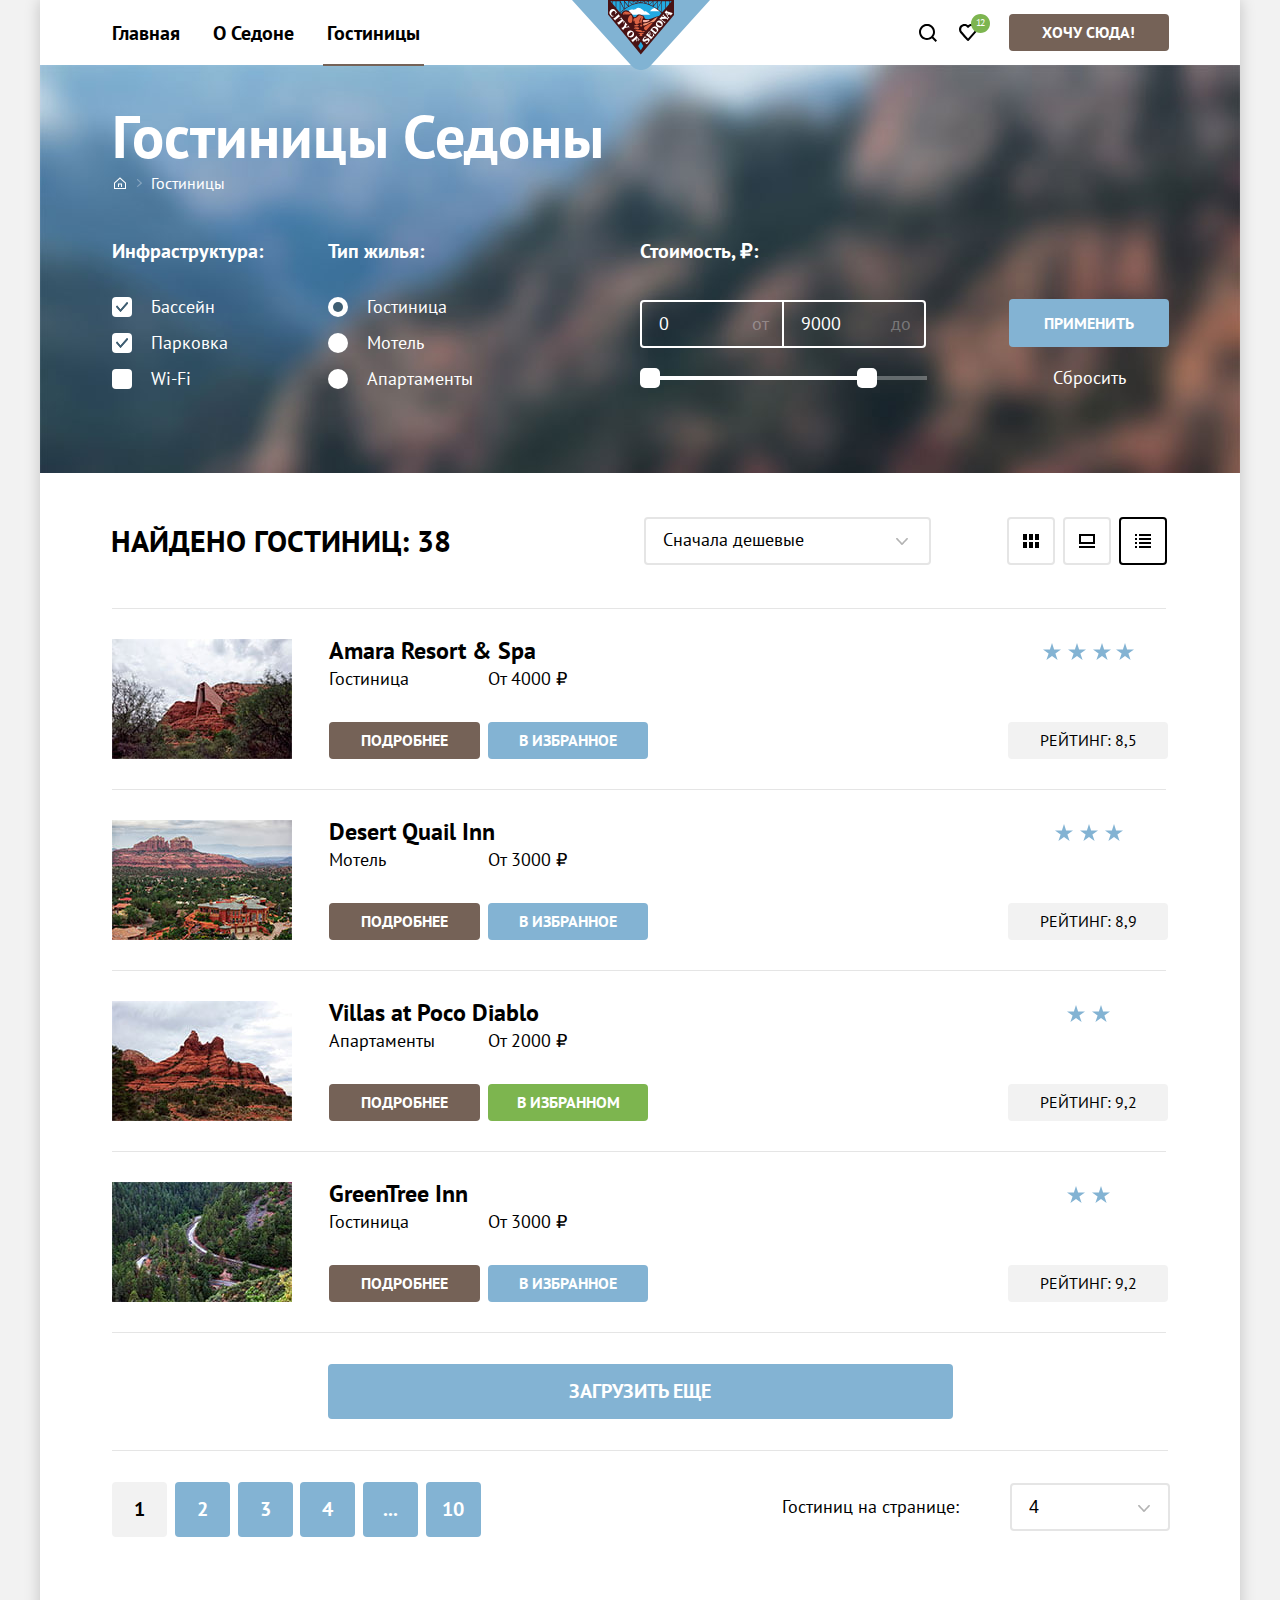
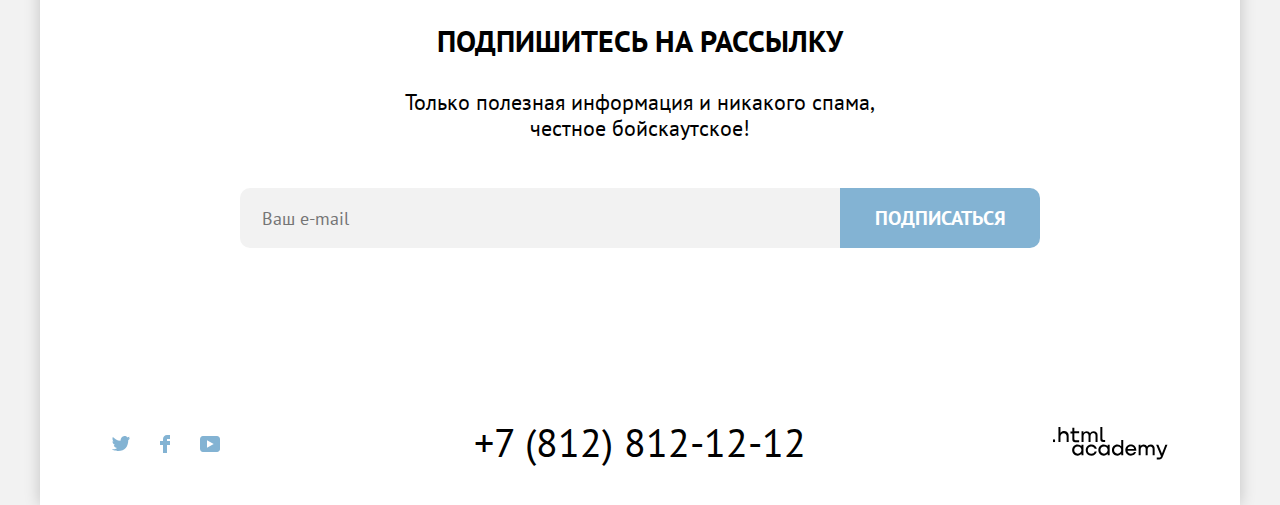
==== commit 2583b08f: "Защита (2 попытка)" ====
--- a/catalog.html
+++ b/catalog.html
@@ -3,25 +3,24 @@
   <head>
     <meta charset="utf-8">
     <title>HTML Academy: Седона</title>
-
+    <link rel="icon" href="favicon.ico"> <!-- 32×32 -->
     <link rel="stylesheet" href="styles/styles.css">
-
   </head>
   <body>
     <header class="page-header">
       <nav class="navigation">
         <ul class="navigation-list">
           <li class="navigation-item">
-            <a class="navigation-link" href="#">Главная</a>
+            <a class="navigation-link" href="index.html">Главная</a>
           </li>
           <li class="navigation-item">
             <a class="navigation-link" href="#">О Седоне</a>
           </li>
-          <li class="navigation-item">
-            <a class="navigation-link current" href="#">Гостиницы</a>
+          <li class="navigation-item current">
+            <a class="navigation-link" href="#">Гостиницы</a>
           </li>
         </ul>
-        <a class="navigation-logo" href="#">
+        <a class="navigation-logo" href="index.html">
           <img class="page-header-logo" src="img/mini-logo.svg" width="138" height="70" alt="Логотип сайта Седона.">
         </a>
         <ul class="navigation-user">
@@ -355,7 +354,7 @@
             </li>
         </ul>
 
-        <form class="sorting-block">
+        <form class="sorting-block-bottom">
             <label class="sorting-count" for="sorting-2">Гостиниц на странице:</label>
             <select class="select-control" id="sorting-2" name="sorting-count">
                 <option value="4">4</option>
@@ -367,12 +366,12 @@
     </main>
 
     <footer class="page-footer">
-        <section class="newsletter catalog">
-          <h2 class="page-footer-title">Подпишитесь на рассылку</h2>
-          <p class="page-footer-description">Только полезная информация и никакого спама,<br>
-            честное бойскаутское!</p>
-          <form class="newsletter-form" action="https://echo.htmlacademy.ru/" method="post">
-            <div class="email-form">
+      <section class="newsletter catalog">
+        <h2 class="page-footer-title">Подпишитесь на рассылку</h2>
+        <p class="page-footer-description">Только полезная информация и никакого спама,<br>
+          честное бойскаутское!</p>
+        <form class="newsletter-form" action="https://echo.htmlacademy.ru/" method="post">
+          <div class="email-form">
             <p class="newsletter-email">
               <label class="visually-hidden" for="newsletter-email">Email</label>
               <input class="field field-catalog"  placeholder="Ваш e-mail" type="email" name="newsletter-email" id="newsletter-email" required>
@@ -380,60 +379,60 @@
             <button class="button newsletter-button" type="submit">
               <span class="newsletter-button">Подписаться</span>
             </button>
-            </div>
-          </form>
+          </div>
+        </form>
+      </section>
+
+      <div class="contacts">
+        <ul class="footer-social">
+          <li class="footer-social-item">
+            <a class="footer-social-link twitter" title="Twitter" href="https://twitter.com/htmlacademy_ru">
+              <svg class="social-icon" aria-hidden="true" focusable="false" width="18" height="15" viewBox="0 0 18 15" fill="none" xmlns="http://www.w3.org/2000/svg">
+                <path d="M11.6 0.200056C13.4 -0.299944 14.8 0.500056 15.4 1.40006C16.1 1.20006 16.8 0.900056 17.5 0.700056C17.5 1.60006 16.9 2.20006 16.6 2.50006C17.3 2.60006 18 1.90006 18 1.90006C17.8 2.90006 16.9 3.70006 16.3 3.90006C16.1 10.7001 13 15.1001 5.7 15.0001C5.1 15.0001 5.8 15.0001 5.2 15.0001C4.8 15.0001 0.8 14.5001 0 13.1001C2.4 13.3001 4.1 12.7001 5 11.9001C4 11.6001 2.1 11.5001 1.8 9.00006C2.2 9.10006 2.4 9.20006 3.1 9.10006C1.8 8.30006 0.4 7.50006 0.5 5.30006C0.8 5.60006 1.6 5.80006 1.9 5.80006C1.1 5.60006 -0.2 2.50006 0.9 0.900056C2.8 2.80006 4.9 4.50006 8.5 4.70006C8.7 2.30006 9.7 0.800056 11.6 0.200056Z"/>
+              </svg>
+            </a>
+          </li>
+          <li class="footer-social-item">
+            <a class="footer-social-link facebook" title="Facebook" href="https://www.facebook.com/htmlacademy">
+              <svg class="social-icon" aria-hidden="true" focusable="false" width="10" height="18" viewBox="0 0 10 18" fill="none" xmlns="http://www.w3.org/2000/svg">
+                <path d="M7 0C4.8 0 3 1.8 3 4V6H0V10H3V18H7V10H10V6H7V4H10V0H7Z"/>
+              </svg>
+            </a>
+          </li>
+          <li class="footer-social-item">
+            <a class="footer-social-link youtube" title="YouTube" href="https://www.youtube.com/c/HTMLAcademyRUS">
+              <svg class="social-icon" aria-hidden="true" focusable="false" width="20" height="16" viewBox="0 0 20 16" fill="none" xmlns="http://www.w3.org/2000/svg">
+                <path d="M17 0H2.9C1.2 0 0 1.5 0 3.2V12.7C0 14.5 1.2 16 2.9 16H17.2C18.7 16 20.1 14.5 20.1 12.8V3.2C19.9 1.5 18.7 0 17 0ZM7 11.8V4.2L13.7 8L7 11.8Z"/>
+              </svg>
+            </a>
+          </li>
+        </ul>
+
+        <section class="footer-contacts">
+          <h2 class="visually-hidden">Контакты</h2>
+          <a class="footer-contacts-phone tel" href="tel:+78128121212">+7 (812) 812-12-12</a>
         </section>
 
-        <div class="contacts">
-          <ul class="footer-social">
-            <li class="footer-social-item">
-              <a class="footer-social-link twitter" title="Twitter" href="https://twitter.com/htmlacademy_ru">
-                <svg class="social-icon" aria-hidden="true" focusable="false" width="18" height="15" viewBox="0 0 18 15" fill="none" xmlns="http://www.w3.org/2000/svg">
-                  <path d="M11.6 0.200056C13.4 -0.299944 14.8 0.500056 15.4 1.40006C16.1 1.20006 16.8 0.900056 17.5 0.700056C17.5 1.60006 16.9 2.20006 16.6 2.50006C17.3 2.60006 18 1.90006 18 1.90006C17.8 2.90006 16.9 3.70006 16.3 3.90006C16.1 10.7001 13 15.1001 5.7 15.0001C5.1 15.0001 5.8 15.0001 5.2 15.0001C4.8 15.0001 0.8 14.5001 0 13.1001C2.4 13.3001 4.1 12.7001 5 11.9001C4 11.6001 2.1 11.5001 1.8 9.00006C2.2 9.10006 2.4 9.20006 3.1 9.10006C1.8 8.30006 0.4 7.50006 0.5 5.30006C0.8 5.60006 1.6 5.80006 1.9 5.80006C1.1 5.60006 -0.2 2.50006 0.9 0.900056C2.8 2.80006 4.9 4.50006 8.5 4.70006C8.7 2.30006 9.7 0.800056 11.6 0.200056Z"/>
-                </svg>
-              </a>
-            </li>
-            <li class="footer-social-item">
-              <a class="footer-social-link facebook" title="Facebook" href="https://www.facebook.com/htmlacademy">
-                <svg class="social-icon" aria-hidden="true" focusable="false" width="10" height="18" viewBox="0 0 10 18" fill="none" xmlns="http://www.w3.org/2000/svg">
-                  <path d="M7 0C4.8 0 3 1.8 3 4V6H0V10H3V18H7V10H10V6H7V4H10V0H7Z"/>
-                </svg>
-              </a>
-            </li>
-            <li class="footer-social-item">
-              <a class="footer-social-link youtube" title="YouTube" href="https://www.youtube.com/c/HTMLAcademyRUS">
-                <svg class="social-icon" aria-hidden="true" focusable="false" width="20" height="16" viewBox="0 0 20 16" fill="none" xmlns="http://www.w3.org/2000/svg">
-                  <path d="M17 0H2.9C1.2 0 0 1.5 0 3.2V12.7C0 14.5 1.2 16 2.9 16H17.2C18.7 16 20.1 14.5 20.1 12.8V3.2C19.9 1.5 18.7 0 17 0ZM7 11.8V4.2L13.7 8L7 11.8Z"/>
-                </svg>
-              </a>
-            </li>
-          </ul>
-
-          <section class="footer-contacts">
-            <h2 class="visually-hidden">Контакты</h2>
-            <a class="footer-contacts-phone tel" href="tel:+78128121212">+7 (812) 812-12-12</a>
-          </section>
-
-          <section class="about-text">
-            <h2 class="visually-hidden">Сделано в .html academy</h2>
-            <a class="made" href="https://htmlacademy.ru/">
-              <svg class="made-icon" aria-hidden="true" focusable="false" width="115" height="33" viewBox="0 0 115 33" fill="none" xmlns="http://www.w3.org/2000/svg">
-                <path d="M0 12.8999V15.4999H2.5V12.8999H0Z"/>
-                <path d="M11.6 4.5C10 4.5 8.80002 5.2 8.00002 6.2H7.90002V0H5.90002V15.5H7.90002V10.2C7.90002 8.1 9.20002 6.6 11.2 6.6C13 6.6 14.1 8 14.1 9.8V15.5H16.1V9.4C16.2 6.4 14.3 4.5 11.6 4.5Z"/>
-                <path d="M26.6 4.8001H21.8V1.1001H19.8V4.9001H17.9V6.9001H19.8V12.9001C19.8 14.6001 20.8 15.6001 22.5 15.6001H26.6V13.6001H22.9C22.2 13.6001 21.8 13.2001 21.8 12.5001V6.8001H26.6V4.8001Z"/>
-                <path d="M41.1 4.6001C39.5 4.6001 38.2 5.4001 37.6 6.7001H37.5C36.9 5.5001 35.7 4.6001 34.1 4.6001C32.7 4.6001 31.6 5.4001 31 6.4001H30.9V4.8001H29V15.4001H31V10.0001C31 8.0001 32 6.5001 33.6 6.5001C35.1 6.5001 36 7.5001 36 9.1001V15.4001H38V9.8001C38 7.4001 39.4 6.5001 40.6 6.5001C42.1 6.5001 43 7.5001 43 9.1001V15.4001H45V8.9001C45.1 6.4001 43.6 4.6001 41.1 4.6001Z"/>
-                <path d="M47.8 12.7C47.8 14.4 48.8 15.4 50.6 15.4H52.6V13.4H50.9001C50.2001 13.4 49.8 13 49.8 12.3V0H47.8V12.7Z"/>
-                <path d="M28.9 19.6999C28 18.5999 26.7 17.8999 25 17.8999C21.9 17.8999 19.6 20.1999 19.6 23.4999C19.6 26.7999 21.9 29.0999 25 29.0999C26.8 29.0999 28 28.2999 28.8 27.1999H28.9V28.7999H30.9V18.1999H28.9V19.6999ZM25.3 27.0999C23.1 27.0999 21.7 25.4999 21.7 23.4999C21.7 21.4999 23.1 19.8999 25.3 19.8999C27.5 19.8999 28.9 21.4999 28.9 23.4999C28.9 25.3999 27.5 27.0999 25.3 27.0999Z"/>
-                <path d="M44.2 21.9999C43.7 19.5999 41.5999 17.8999 38.7999 17.8999C35.3999 17.8999 33.2 20.3999 33.2 23.4999C33.2 26.5999 35.3999 29.0999 38.7999 29.0999C41.5999 29.0999 43.7 27.2999 44.2 24.8999H42.0999C41.6999 26.1999 40.3999 27.1999 38.7999 27.1999C36.5999 27.1999 35.2 25.5999 35.2 23.5999C35.2 21.5999 36.5999 19.9999 38.7999 19.9999C40.3999 19.9999 41.5999 20.9999 42.0999 22.1999H44.2V21.9999Z"/>
-                <path d="M55.1 19.6999C54.2 18.5999 52.9001 17.8999 51.2001 17.8999C48.1001 17.8999 45.8 20.1999 45.8 23.4999C45.8 26.7999 48.1001 29.0999 51.2001 29.0999C53.0001 29.0999 54.2 28.2999 55 27.1999H55.1V28.7999H57.1V18.1999H55.1V19.6999ZM51.5 27.0999C49.3 27.0999 47.9001 25.4999 47.9001 23.4999C47.9001 21.4999 49.3 19.8999 51.5 19.8999C53.7 19.8999 55.1 21.4999 55.1 23.4999C55.1 25.3999 53.6 27.0999 51.5 27.0999Z"/>
-                <path d="M68.7 19.7999C67.8 18.6999 66.5 17.8999 64.8 17.8999C61.7 17.8999 59.4 20.1999 59.4 23.4999C59.4 26.7999 61.6 29.0999 64.8 29.0999C66.5 29.0999 67.8 28.2999 68.6 27.2999H68.7V28.7999H70.7V13.3999H68.7V19.7999ZM65.1 27.0999C62.9 27.0999 61.5 25.4999 61.5 23.4999C61.5 21.4999 62.9 19.8999 65.1 19.8999C67.3 19.8999 68.7 21.4999 68.7 23.4999C68.6 25.4999 67.2 27.0999 65.1 27.0999Z"/>
-                <path d="M78.3 17.8999C75 17.8999 72.8 20.3999 72.8 23.4999C72.8 26.4999 74.9 29.0999 78.3 29.0999C80.8 29.0999 82.8 27.7999 83.5 25.4999H81.4C80.9 26.4999 79.8 27.0999 78.4 27.0999C76.5 27.0999 75.1 25.7999 75 24.1999H83.8C84 20.5999 81.8 17.8999 78.3 17.8999ZM78.3 19.7999C80 19.7999 81.3 20.7999 81.6 22.3999H75.1C75.4 20.8999 76.6 19.7999 78.3 19.7999Z"/>
-                <path d="M98.2 17.8999C96.6 17.8999 95.3 18.6999 94.6 19.8999H94.5C93.9 18.6999 92.7 17.8999 91.1 17.8999C89.7 17.8999 88.6 18.5999 88 19.6999V18.1999H86.1V28.7999H88.1V23.3999C88.1 21.3999 89.1 19.9999 90.7 19.8999C92.2 19.8999 93.1 20.8999 93.1 22.4999V28.7999H95.1V23.1999C95.1 20.7999 96.5 19.8999 97.7 19.8999C99.2 19.8999 100.1 20.8999 100.1 22.4999V28.7999H102.1V22.2999C102.2 19.6999 100.7 17.8999 98.2 17.8999Z"/>
-                <path d="M109.4 27.0001L105.8 18.1001H103.6L108.4 29.7001C108.1 30.6001 107.7 30.9001 106.7 30.9001H104.2V32.9001H106.7C108.5 32.9001 109.5 32.1001 110.2 30.3001L114.9 18.1001H112.8L109.4 27.0001Z"/>
-              </svg>
-            </a>
-          </section>
-          </div>
-        </footer>
-      </body>
-    </html>
+        <section class="about-text">
+          <h2 class="visually-hidden">Сделано в .html academy</h2>
+          <a class="made" href="https://htmlacademy.ru/">
+            <svg class="made-icon" aria-hidden="true" focusable="false" width="115" height="33" viewBox="0 0 115 33" fill="none" xmlns="http://www.w3.org/2000/svg">
+              <path d="M0 12.8999V15.4999H2.5V12.8999H0Z"/>
+              <path d="M11.6 4.5C10 4.5 8.80002 5.2 8.00002 6.2H7.90002V0H5.90002V15.5H7.90002V10.2C7.90002 8.1 9.20002 6.6 11.2 6.6C13 6.6 14.1 8 14.1 9.8V15.5H16.1V9.4C16.2 6.4 14.3 4.5 11.6 4.5Z"/>
+              <path d="M26.6 4.8001H21.8V1.1001H19.8V4.9001H17.9V6.9001H19.8V12.9001C19.8 14.6001 20.8 15.6001 22.5 15.6001H26.6V13.6001H22.9C22.2 13.6001 21.8 13.2001 21.8 12.5001V6.8001H26.6V4.8001Z"/>
+              <path d="M41.1 4.6001C39.5 4.6001 38.2 5.4001 37.6 6.7001H37.5C36.9 5.5001 35.7 4.6001 34.1 4.6001C32.7 4.6001 31.6 5.4001 31 6.4001H30.9V4.8001H29V15.4001H31V10.0001C31 8.0001 32 6.5001 33.6 6.5001C35.1 6.5001 36 7.5001 36 9.1001V15.4001H38V9.8001C38 7.4001 39.4 6.5001 40.6 6.5001C42.1 6.5001 43 7.5001 43 9.1001V15.4001H45V8.9001C45.1 6.4001 43.6 4.6001 41.1 4.6001Z"/>
+              <path d="M47.8 12.7C47.8 14.4 48.8 15.4 50.6 15.4H52.6V13.4H50.9001C50.2001 13.4 49.8 13 49.8 12.3V0H47.8V12.7Z"/>
+              <path d="M28.9 19.6999C28 18.5999 26.7 17.8999 25 17.8999C21.9 17.8999 19.6 20.1999 19.6 23.4999C19.6 26.7999 21.9 29.0999 25 29.0999C26.8 29.0999 28 28.2999 28.8 27.1999H28.9V28.7999H30.9V18.1999H28.9V19.6999ZM25.3 27.0999C23.1 27.0999 21.7 25.4999 21.7 23.4999C21.7 21.4999 23.1 19.8999 25.3 19.8999C27.5 19.8999 28.9 21.4999 28.9 23.4999C28.9 25.3999 27.5 27.0999 25.3 27.0999Z"/>
+              <path d="M44.2 21.9999C43.7 19.5999 41.5999 17.8999 38.7999 17.8999C35.3999 17.8999 33.2 20.3999 33.2 23.4999C33.2 26.5999 35.3999 29.0999 38.7999 29.0999C41.5999 29.0999 43.7 27.2999 44.2 24.8999H42.0999C41.6999 26.1999 40.3999 27.1999 38.7999 27.1999C36.5999 27.1999 35.2 25.5999 35.2 23.5999C35.2 21.5999 36.5999 19.9999 38.7999 19.9999C40.3999 19.9999 41.5999 20.9999 42.0999 22.1999H44.2V21.9999Z"/>
+              <path d="M55.1 19.6999C54.2 18.5999 52.9001 17.8999 51.2001 17.8999C48.1001 17.8999 45.8 20.1999 45.8 23.4999C45.8 26.7999 48.1001 29.0999 51.2001 29.0999C53.0001 29.0999 54.2 28.2999 55 27.1999H55.1V28.7999H57.1V18.1999H55.1V19.6999ZM51.5 27.0999C49.3 27.0999 47.9001 25.4999 47.9001 23.4999C47.9001 21.4999 49.3 19.8999 51.5 19.8999C53.7 19.8999 55.1 21.4999 55.1 23.4999C55.1 25.3999 53.6 27.0999 51.5 27.0999Z"/>
+              <path d="M68.7 19.7999C67.8 18.6999 66.5 17.8999 64.8 17.8999C61.7 17.8999 59.4 20.1999 59.4 23.4999C59.4 26.7999 61.6 29.0999 64.8 29.0999C66.5 29.0999 67.8 28.2999 68.6 27.2999H68.7V28.7999H70.7V13.3999H68.7V19.7999ZM65.1 27.0999C62.9 27.0999 61.5 25.4999 61.5 23.4999C61.5 21.4999 62.9 19.8999 65.1 19.8999C67.3 19.8999 68.7 21.4999 68.7 23.4999C68.6 25.4999 67.2 27.0999 65.1 27.0999Z"/>
+              <path d="M78.3 17.8999C75 17.8999 72.8 20.3999 72.8 23.4999C72.8 26.4999 74.9 29.0999 78.3 29.0999C80.8 29.0999 82.8 27.7999 83.5 25.4999H81.4C80.9 26.4999 79.8 27.0999 78.4 27.0999C76.5 27.0999 75.1 25.7999 75 24.1999H83.8C84 20.5999 81.8 17.8999 78.3 17.8999ZM78.3 19.7999C80 19.7999 81.3 20.7999 81.6 22.3999H75.1C75.4 20.8999 76.6 19.7999 78.3 19.7999Z"/>
+              <path d="M98.2 17.8999C96.6 17.8999 95.3 18.6999 94.6 19.8999H94.5C93.9 18.6999 92.7 17.8999 91.1 17.8999C89.7 17.8999 88.6 18.5999 88 19.6999V18.1999H86.1V28.7999H88.1V23.3999C88.1 21.3999 89.1 19.9999 90.7 19.8999C92.2 19.8999 93.1 20.8999 93.1 22.4999V28.7999H95.1V23.1999C95.1 20.7999 96.5 19.8999 97.7 19.8999C99.2 19.8999 100.1 20.8999 100.1 22.4999V28.7999H102.1V22.2999C102.2 19.6999 100.7 17.8999 98.2 17.8999Z"/>
+              <path d="M109.4 27.0001L105.8 18.1001H103.6L108.4 29.7001C108.1 30.6001 107.7 30.9001 106.7 30.9001H104.2V32.9001H106.7C108.5 32.9001 109.5 32.1001 110.2 30.3001L114.9 18.1001H112.8L109.4 27.0001Z"/>
+            </svg>
+          </a>
+        </section>
+      </div>
+    </footer>
+  </body>
+</html>
--- a/styles/styles.css
+++ b/styles/styles.css
@@ -38,11 +38,18 @@
   font-size: 18px;
   line-height: 21px;
   color: rgba(0, 0, 0, 1);
-  background-color: rgba(255, 255, 255, 1);
   width: 1200px;
   margin-right: auto;
   margin-left: auto;
   margin-top: 0;
+  margin-bottom: 0;
+  background-color: rgba(242, 242, 242, 1);
+  box-shadow: 0 0 15px rgba(0, 0, 0, 0.2);
+}
+
+.page-header,
+main {
+  background-color: rgba(255, 255, 255, 1);
 }
 
 .navigation {
@@ -105,12 +112,12 @@
   box-shadow: none;
 }
 
-.navigation-link.current::after {
+.navigation-item.current::after {
   content: "";
   position: absolute;
   display: block;
-  top: 66px;
-  left: 0;
+  top: 65px;
+  left: -32.18px;
   right: 0;
   bottom: 0;
   margin: auto;
@@ -138,6 +145,7 @@
 
 .navigation-user .navigation-item:not(.navigation-item.button) {
   margin: 1px;
+  margin-top: 5px;
 }
 
 .search {
@@ -201,6 +209,7 @@
   margin: 0;
   margin-left: 21px;
   padding: 0;
+  cursor: pointer;
 }
 
 .white-link {
@@ -208,16 +217,14 @@
   font-size: 16px;
   text-transform: uppercase;
   margin: 0;
-
-  display: flex;
+  display: flex;
+  justify-content: center;
+  align-items: center;
   box-sizing: border-box;
   width: 160px;
-  padding-top: 9px;
-  padding-bottom: 10px;
   background-color: #756257;
   border-radius: 4px;
-  justify-content: center;
-  align-items: center;
+  cursor: pointer;
 }
 
 .navigation-link.button:hover .white-link {
@@ -253,6 +260,7 @@
   width: 1200px;
   height: 485px;
   position: relative;
+  background-color: rgba(131, 179, 211, 1);
 }
 
 .main-index-logo {
@@ -268,17 +276,17 @@
   flex-direction: column;
 }
 
-.main_title {
+.main-title {
   font-size: 30px;
   line-height: 36px;
   font-weight: 700;
   text-transform: uppercase;
   margin: 0;
-  margin-top: 63px;
+  margin-top: 62px;
   margin-bottom: 33px;
 }
 
-.main_description {
+.main-description {
   font-size: 22px;
   line-height: 36px;
   margin: 0;
@@ -401,7 +409,7 @@
   text-transform: uppercase;
   padding: 0;
   margin-top: 98px;
-  margin-bottom: 30px;
+  margin-bottom: 28px;
 }
 
 .advantages-description {
@@ -421,10 +429,9 @@
 }
 
 .appointment {
-  margin-top: 91px;
+  margin-top: 88px;
   margin-bottom: 0;
   text-align: center;
-
   display: flex;
   flex-direction: column;
   align-items: center;
@@ -437,7 +444,7 @@
   text-transform: uppercase;
   height: 50px;
   margin-top: 0;
-  margin-bottom: 15px;
+  margin-bottom: 17px;
 }
 
 .appointment-description {
@@ -446,7 +453,9 @@
   white-space: pre;
   text-align: center;
   margin-top: 0;
-  margin-bottom: 37px;
+  margin-bottom: 33px;
+  padding-right: 62px;
+  text-indent: 64px;
 }
 
 .appointment-button {
@@ -465,7 +474,8 @@
   justify-content: center;
   align-items: center;
   margin-top: 0;
-  margin-bottom: 89px;
+  margin-bottom: 91px;
+  cursor: pointer;
 }
 
 .appointment-button:hover {
@@ -483,6 +493,10 @@
   background-color: rgba(97, 80, 72, 1);
   color: rgba(255, 255, 255, 0.3);
   border: none;
+}
+
+.page-footer {
+  background-color: rgba(255, 255, 255, 1);
 }
 
 .footer-bg {
@@ -499,7 +513,7 @@
   font-size: 30px;
   line-height: 36px;
   font-weight: 700;
-  padding-top: 94px;
+  padding-top: 92px;
   text-transform: uppercase;
   margin: 0;
   margin-bottom: 30px;
@@ -509,7 +523,7 @@
   font-size: 22px;
   line-height: 26px;
   margin: 0;
-  margin-bottom: 30px;
+  margin-bottom: 29px;
 }
 
 .email-form {
@@ -527,6 +541,7 @@
   border: none;
   border-radius: 10px 0 0 10px;
   padding-left: 22px;
+  background-color: rgba(242, 242, 242, 1);
 }
 
 .field-catalog {
@@ -575,6 +590,7 @@
   line-height: 26px;
   text-transform: uppercase;
   box-sizing: border-box;
+  cursor: pointer;
 }
 
 button.newsletter-button:hover {
@@ -603,7 +619,7 @@
 }
 
 .footer-social {
-  min-width: 130px;
+  min-width: 128px;
   display: flex;
   align-items: center;
   padding: 0;
@@ -611,6 +627,7 @@
   justify-content: space-between;
   list-style-type: none;
   margin-right: 20px;
+  margin-bottom: 3px;
 }
 
 .twitter {
@@ -679,8 +696,8 @@
   color: rgba(0, 0, 0, 1);
   padding: 15px;
   height: 50px;
-  width: 720px;
   text-align: center;
+  margin-top: 3px;
 }
 
 .footer-contacts-phone:hover {
@@ -750,7 +767,7 @@
   font-weight: 700;
   color: rgba(255, 255, 255, 1);
   width: 528px;
-  margin-top: 35px;
+  margin-top: 33px;
   margin-bottom: 0;
 }
 
@@ -892,8 +909,8 @@
   margin-bottom: 30px;
 }
 
-.catalog-filter-item:not(.catalog-filter-item:last-child) {
-  padding-bottom: 16px;
+.catalog-filter-item {
+  padding-bottom: 13px;
 }
 
 .control {
@@ -949,11 +966,11 @@
 }
 
 .catalog-filter-input {
-  width: 143px;
+  width: 144px;
   height: 48px;
   color: rgba(255, 255, 255, 1);
   font-family: inherit;
-  padding-left: 19px;
+  padding-left: 17px;
 }
 
 .catalog-filter-input.left:hover,
@@ -978,7 +995,7 @@
 .range-wrapper-block {
   display: flex;
   position: relative;
-  margin-top: 6px;
+  margin-top: 5px;
   height: 48px;
 }
 
@@ -1019,7 +1036,7 @@
   position: relative;
   width: 287px;
   height: 4px;
-  margin-top: 32px;
+  margin-top: 28px;
   background-color: rgba(255, 255, 255, 0.3);
 }
 
@@ -1070,6 +1087,8 @@
   flex-direction: column;
   align-items: center;
   justify-content: center;
+  cursor: pointer;
+  margin-top: 4px;
 }
 
 .button-show {
@@ -1106,7 +1125,7 @@
   font-family: "PT Sans", sans-serif;
   width: 160px;
   height: 23px;
-  margin-top: 20px;
+  margin-top: 18px;
   background-color: rgba(255, 255, 255, 0);
   border: 0;
   color: rgba(255, 255, 255, 1);
@@ -1122,6 +1141,11 @@
   box-shadow: 0 0 0 3px rgba(131, 179, 211, 1);
   width: 100px;
   border-radius: 4px;
+}
+
+.button-delete:active {
+  opacity: 0.3;
+  box-shadow: none;
 }
 
 .sorting {
@@ -1139,6 +1163,7 @@
   line-height: 38.82px;
   font-weight: 700;
   text-transform: uppercase;
+  vertical-align: middle;
   margin-right: 188px;
 }
 
@@ -1150,11 +1175,28 @@
   font-family: "PT Sans", sans-serif;
   font-size: 18px;
   line-height: 23.29px;
+  padding-bottom: 3px;
   padding-left: 17px;
   background-image: url("../img/dropdown.png");
   background-repeat: no-repeat;
   background-position: right 21px center;
   appearance: none;
+  background-color: rgba(255, 255, 255, 1);
+}
+
+input[type="number"]::-webkit-outer-spin-button,
+input[type="number"]::-webkit-inner-spin-button {
+  appearance: none;
+  margin: 0;
+}
+
+input[type="number"] {
+  appearance: textfield;
+}
+
+input[type="number"]:hover,
+input[type="number"]:focus {
+  appearance: number-input;
 }
 
 .select-control-main:hover {
@@ -1188,6 +1230,7 @@
   align-items: center;
   justify-content: center;
   outline: none;
+  cursor: pointer;
 }
 
 .view-type-button:hover:not(.view-type-button-current) {
@@ -1225,8 +1268,9 @@
   grid-template-rows: 27px auto 37px;
   min-height: 120px;
   padding-bottom: 30px;
-  padding-top: 31px;
+  padding-top: 30px;
   column-gap: 8px;
+  row-gap: 1px;
   border-top: 1px solid rgba(229, 229, 229, 1);
 }
 
@@ -1265,6 +1309,8 @@
   grid-column: 4 / 5;
   grid-row: 1;
   background-position: top;
+  margin-top: 4px;
+  margin-left: 5px;
 }
 
 .stars-4 {
@@ -1341,6 +1387,7 @@
   justify-content: center;
   align-items: center;
   margin-left: 29px;
+  cursor: pointer;
 }
 
 .more {
@@ -1429,6 +1476,7 @@
   grid-column: 4 / 5;
   grid-row: 3;
   font-size: 16px;
+  margin-left: 2px;
 }
 
 .pagination-show-more {
@@ -1462,7 +1510,7 @@
 .show-more {
   display: flex;
   width: 1056px;
-  min-height: 116px;
+  min-height: 117px;
   margin-left: 72px;
   justify-content: center;
   align-items: center;
@@ -1479,12 +1527,12 @@
   margin-left: 72px;
   padding: 0;
   width: 370px;
-  margin-right: 302px;
+  margin-right: 300px;
   margin-top: 31px;
 }
 
 .pagination-item {
-  margin-right: 8px;
+  margin-right: 7.8px;
 }
 
 .pagination-item:last-child {
@@ -1528,9 +1576,10 @@
   background-color: rgba(242, 242, 242, 1);
 }
 
-.sorting-block {
-  display: flex;
-  align-items: center;
+.sorting-block-bottom {
+  display: flex;
+  align-items: center;
+  margin-top: 8px;
 }
 
 .select-control {
@@ -1543,8 +1592,9 @@
   outline: none;
   background-image: url("../img/dropdown.png");
   background-repeat: no-repeat;
-  background-position: right 21px center;
+  background-position: right 18px top 20px;
   appearance: none;
+  background-color: rgba(255, 255, 255, 1);
 }
 
 .select-control:hover {
@@ -1569,7 +1619,7 @@
   text-align: center;
   width: 1200px;
   height: 224px;
-  margin-top: 71px;
+  margin-top: 68px;
   margin-bottom: 138px;
 }
 
@@ -1731,6 +1781,7 @@
   font-weight: 700;
   text-transform: uppercase;
   color: rgba(255, 255, 255, 1);
+  cursor: pointer;
 }
 
 .popover-button:hover,
@@ -1917,7 +1968,7 @@
 
 .minus-button:nth-of-type(2) {
   top: 13px;
-  left: 128px;
+  left: 110px;
 }
 
 .minus-button::after {
@@ -2029,6 +2080,7 @@
   color: rgba(255, 255, 255, 1);
   text-transform: uppercase;
   outline: none;
+  cursor: pointer;
 }
 
 .modal-button:hover {
